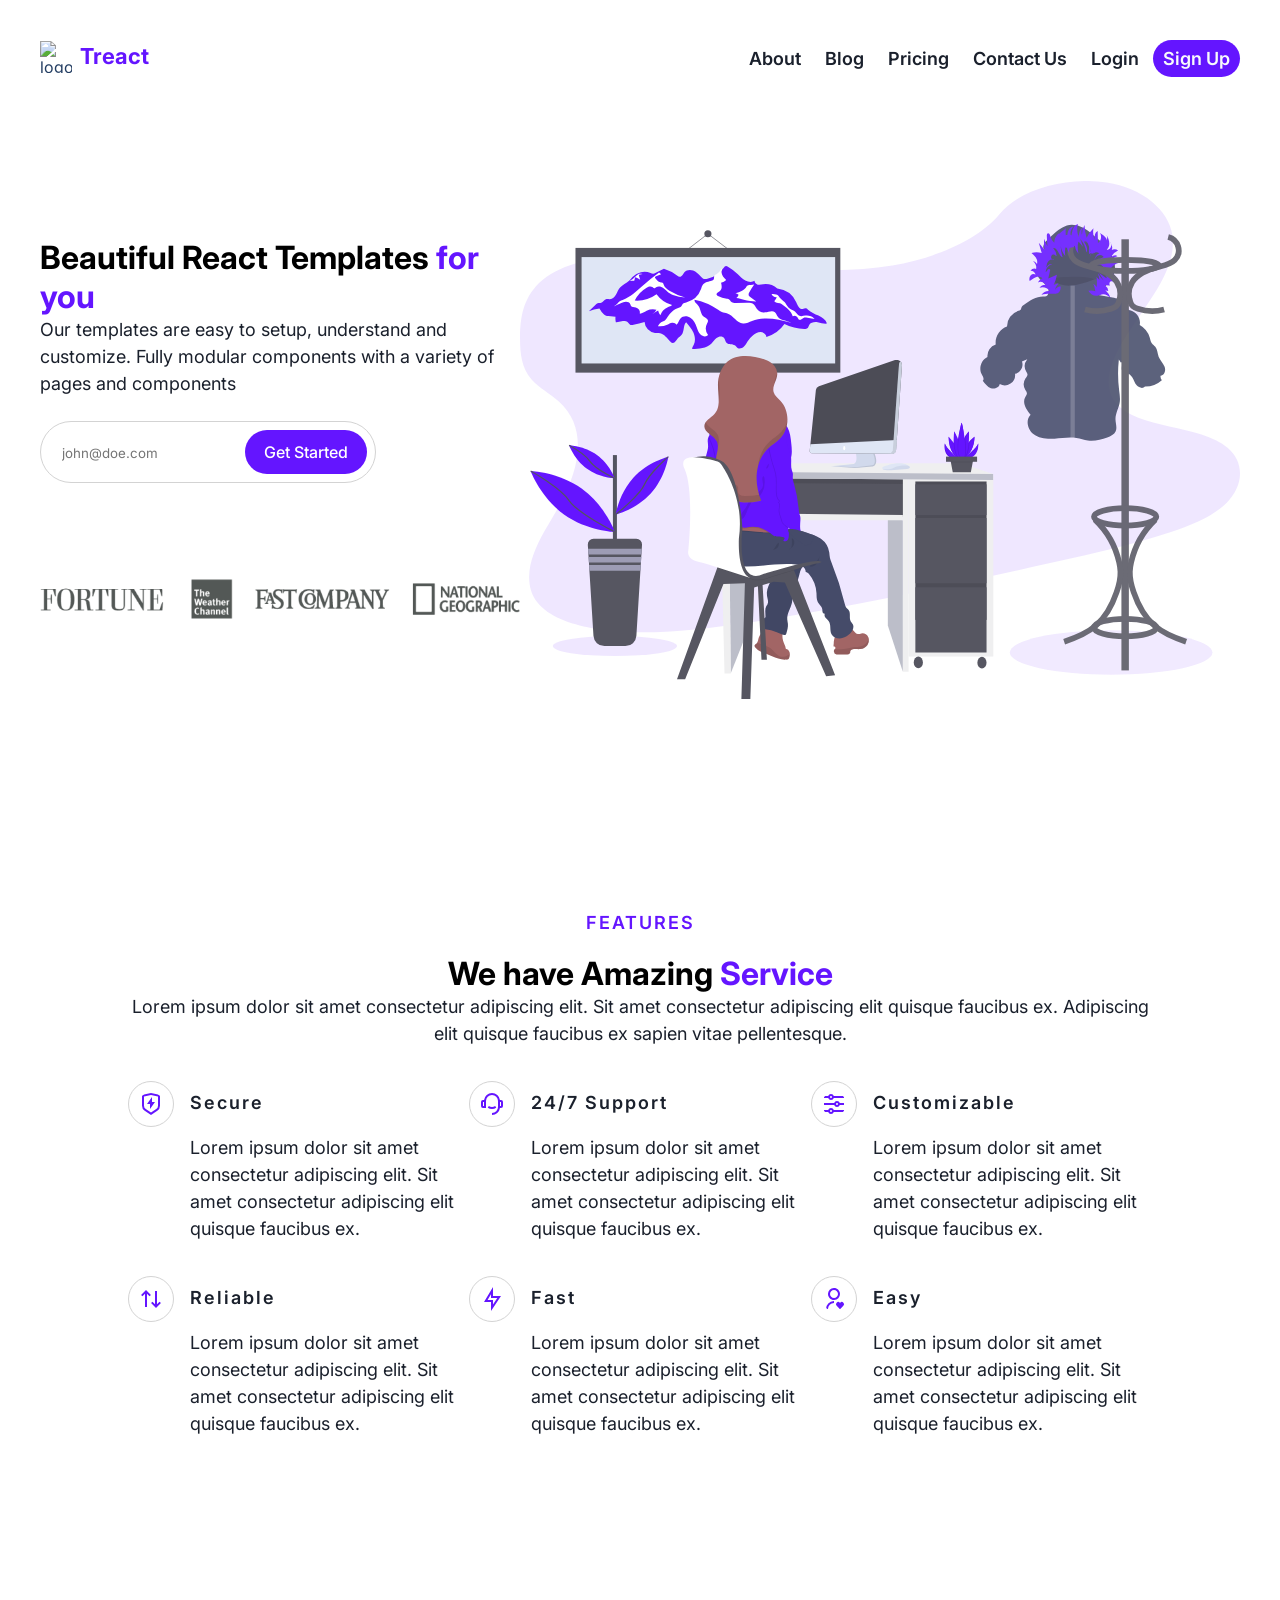
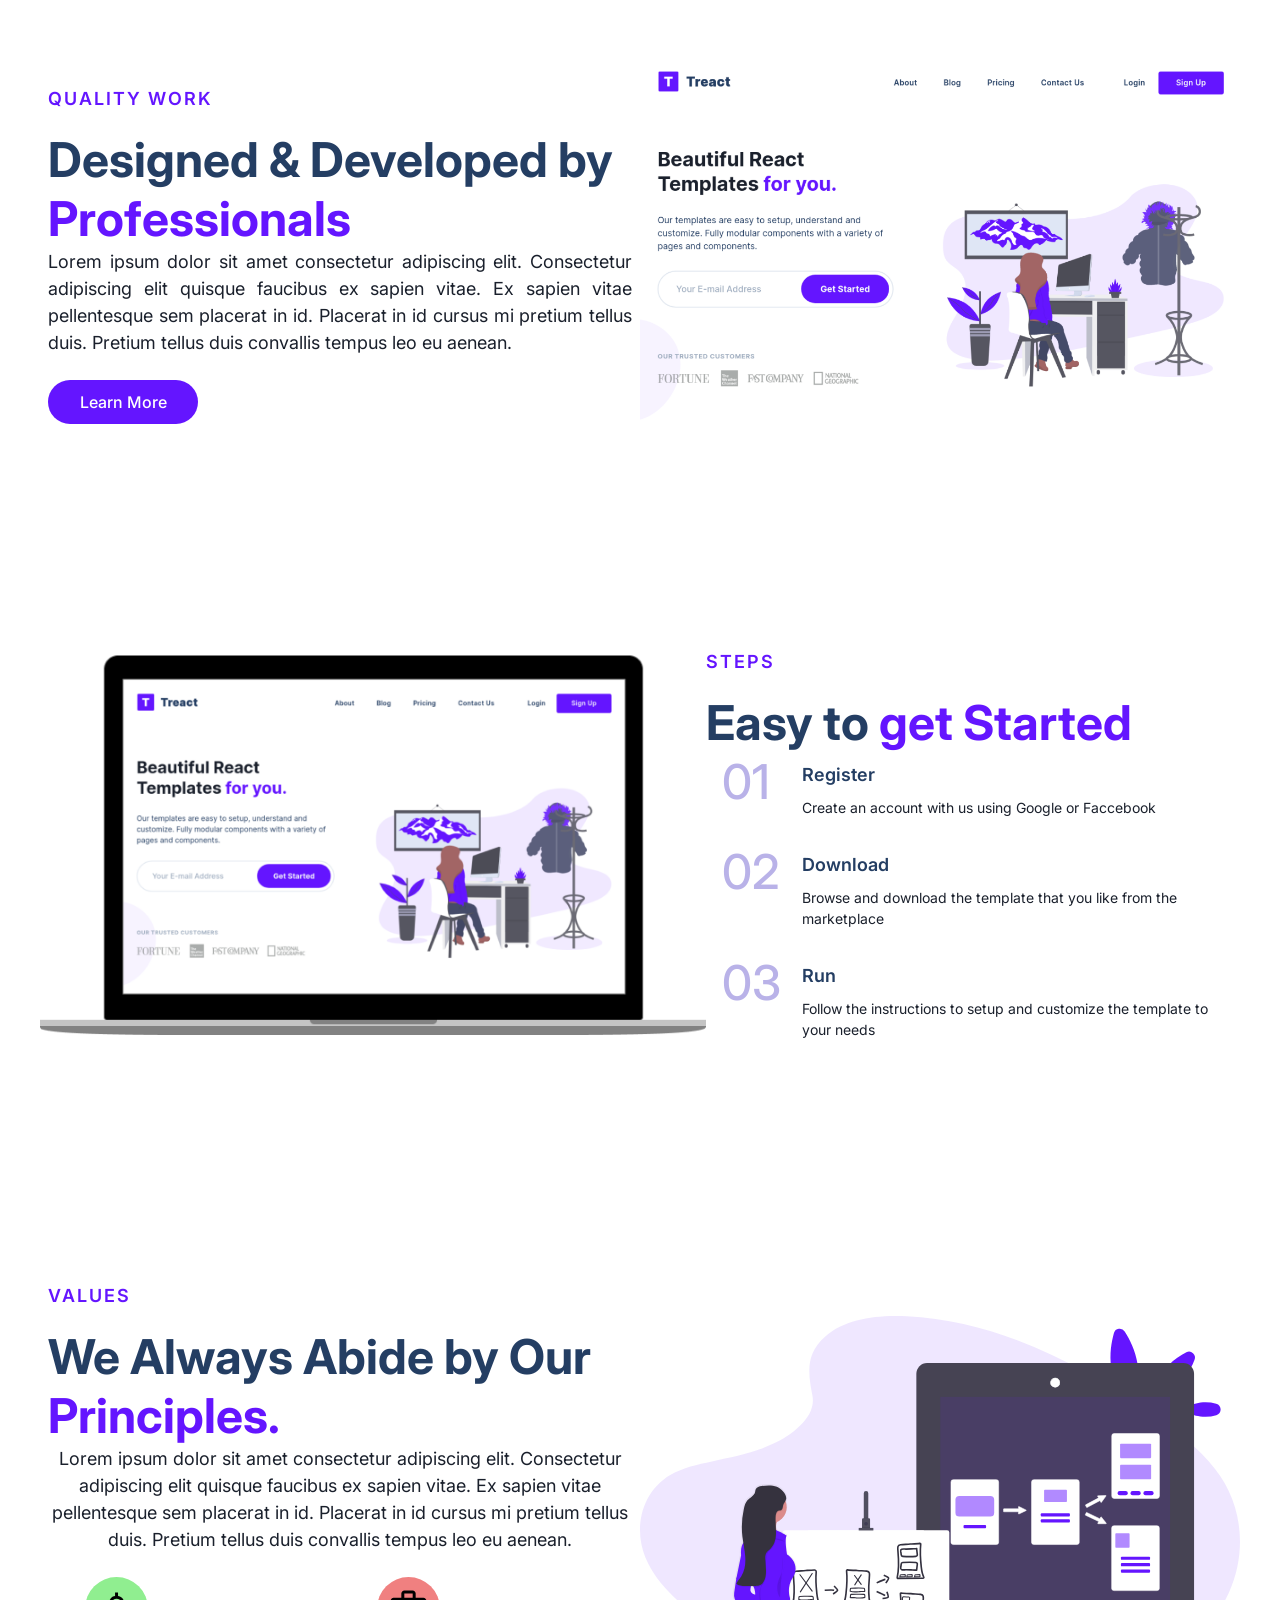
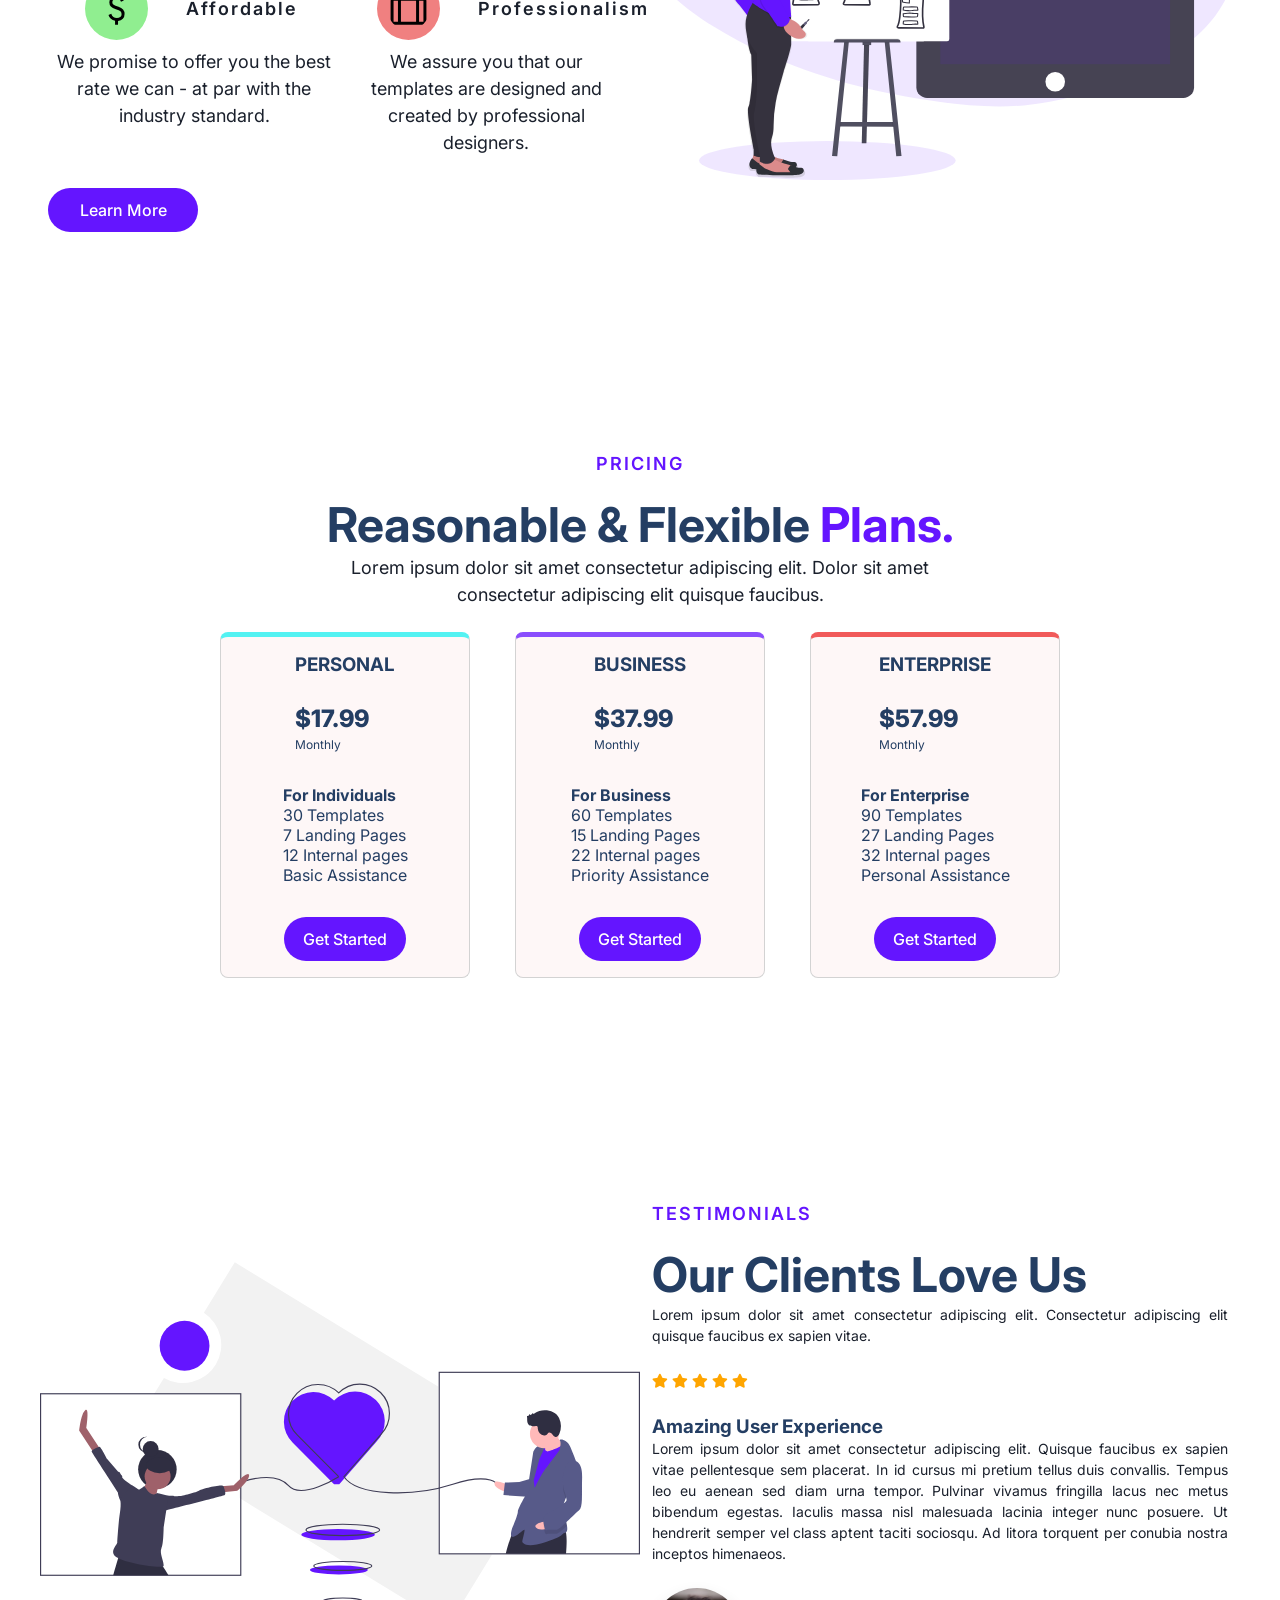
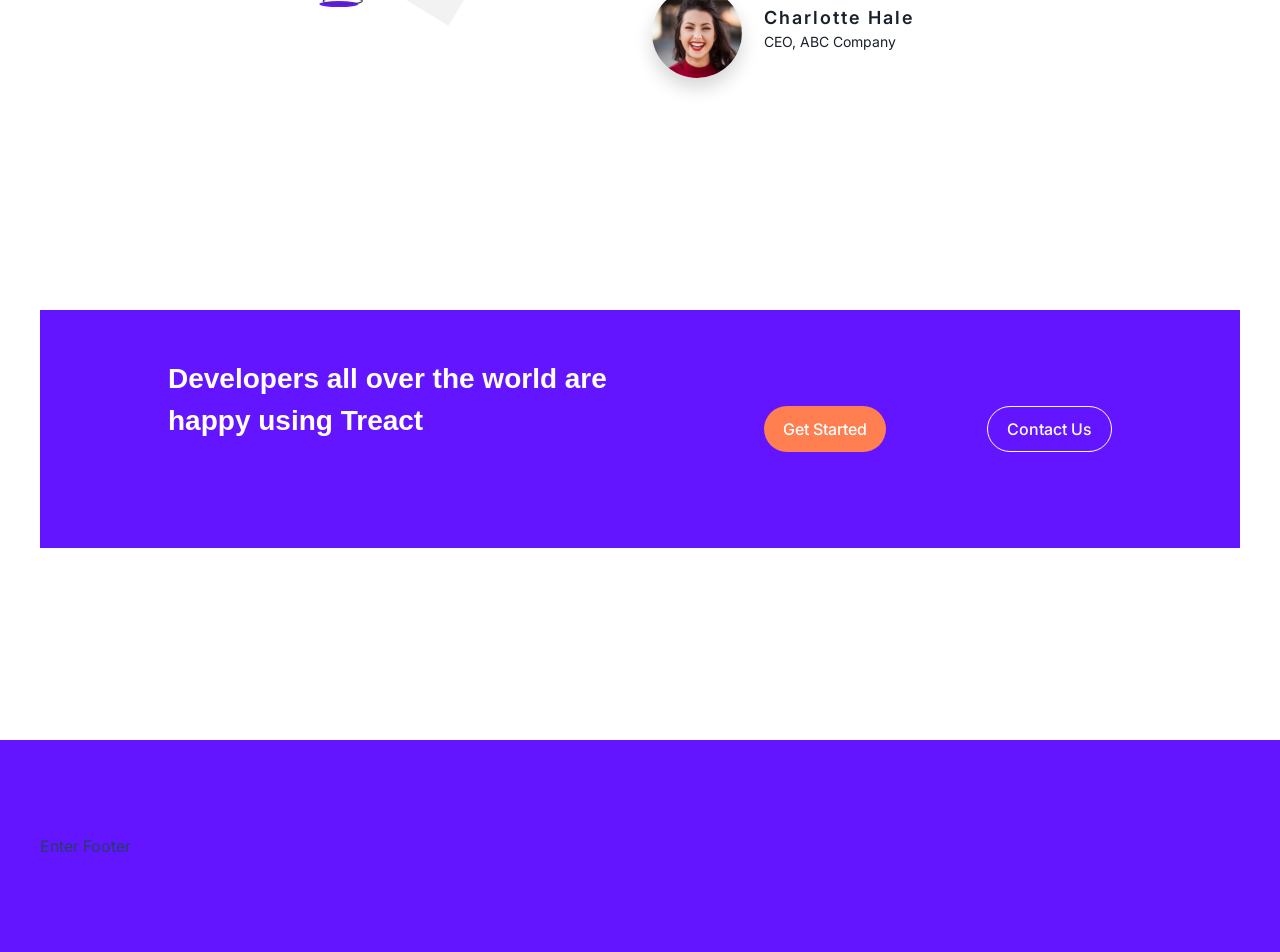
==== index.html @ 96501487 "Add files via upload" ====
<!DOCTYPE html>
<html lang="en">

<head>
    <meta charset="UTF-8">
    <meta http-equiv="X-UA-Compatible" content="IE=edge">
    <meta name="viewport" content="width=device-width, initial-scale=1.0">
    <link rel="icon" href="https://treact.owaiskhan.me/favicon.ico" type="image/x-icon">
    <title>Michael Parks portfolio 2 project</title>
    <link rel="stylesheet" href="css/style.css">
    <!-- Font Awesome Icon Library -->
    <link rel="stylesheet" href="https://cdnjs.cloudflare.com/ajax/libs/font-awesome/4.7.0/css/font-awesome.min.css">
    <link rel="stylesheet" href="https://pro.fontawesome.com/releases/v5.10.0/css/all.css"
          integrity="sha384-AYmEC3Yw5cVb3ZcuHtOA93w35dYTsvhLPVnYs9eStHfGJvOvKxVfELGroGkvsg+p" crossorigin="anonymous" />
    <link rel="preconnect" href="https://fonts.googleapis.com">
    <link rel="preconnect" href="https://fonts.gstatic.com" crossorigin>
    <link href="https://fonts.googleapis.com/css2?family=Anton&family=Google+Sans:ital,opsz,wght@0,17..18,400..700;1,17..18,400..700&family=Lato:ital,wght@0,100;0,300;0,400;0,700;0,900;1,100;1,300;1,400;1,700;1,900&display=swap" rel="stylesheet">
    <script src="script/script.js"></script>
</head>

<body>
    <section id="landing">
        <nav>
            <div class="row nav__row">
                <div class="nav__logo" onclick="location.reload()">
                    <img src="https://treact.owaiskhan.me/static/media/logo.2c489fc453a1783cbadacf914efa3df6.svg" alt="logo" id="logo">
                    <span class="nav__logo--text">Treact</span>
                </div>
                <div class="large__menu">
                    <a class="modal__link
          footer__social--link
          link__hover-effect
          link__hover-effect--white">About</a>
                    <a class="modal__link
          footer__social--link
          link__hover-effect
          link__hover-effect--white">Blog</a>
                    <a class="modal__link
          footer__social--link
          link__hover-effect
          link__hover-effect--white">Pricing</a>
                    <a class="modal__link
          footer__social--link
          link__hover-effect
          link__hover-effect--white">Contact Us</a>
                    <a class="modal__link
          footer__social--link
          link__hover-effect
          link__hover-effect--white">Login</a>
                    <a class="modal__link modal__link--primary">Sign Up</a>
                </div>
                <button class="btn__menu" onclick="openMenu()">
                    <svg xmlns="http://www.w3.org/2000/svg" width="24" height="24" viewBox="0 0 24 24" fill="none"
                         stroke="currentColor" stroke-width="2" stroke-linecap="round" stroke-linejoin="round"
                         class="btn__menu--svg">
                        <line x1="3" y1="12" x2="21" y2="12"></line>
                        <line x1="3" y1="6" x2="21" y2="6"></line>
                        <line x1="3" y1="18" x2="21" y2="18"></line>
                    </svg>
                </button>
            </div>
        </nav>
        <div class="modal">
            <button class="btn__menu btn__menu--close" onclick="closeMenu()">
                <svg xmlns="http://www.w3.org/2000/svg" width="24" height="24" viewBox="0 0 24 24" fill="none"
                     stroke="currentColor" stroke-width="2" stroke-linecap="round" stroke-linejoin="round"
                     class="light___StyledCloseIcon-lj69nl-14 fASujC">
                    <line x1="18" y1="6" x2="6" y2="18"></line>
                    <line x1="6" y1="6" x2="18" y2="18"></line>
                </svg>
            </button>
            <div class="modal__links">
                <a class="modal__link">About</a>
                <a class="modal__link">Blog</a>
                <a class="modal__link">Pricing</a>
                <a class="modal__link">Contact Us</a>
                <a class="modal__link">Login</a>
                <a class="modal__link modal__link--primary">Sign Up</a>
            </div>
        </div>
        <header>
            <div class="container">
                <div class="row">
                    <div class="header__content">
                        <h1>Beautiful React Templates <span class="purple">for you</span></h1>
                         <p>Our templates are easy to setup, understand and customize. Fully modular components with a variety of pages and components</p>
                         <form action="mailto:" method="post" class="header__form">
                            <input type="email" id="field__input" placeholder="john@doe.com" />
                            <input type="submit" value="Get Started" id="field__button" />
                        </form>
                        <img src="img/customers-logo-strip680ac7c2e8ae28161d2c.png" class="header__logo" />
                    </div>
                    <div id="header__img"><img src="img/design-illustration-2.6da6a00b20c07c4a9b65d1870679e1b8.svg" class="header__image" /></div>
                </div>
        </header>
    </section>
    <main>
        <section id="features">
            <div class="container">
                <div class="row__narrow">
                    <!--  Enter Features Section  -->
                    <h4><span class="purple">FEATURES</span></h4>
                    <h1>We have Amazing <span class="purple">Service</span></h1>
                    <p>Lorem ipsum dolor sit amet consectetur adipiscing elit. Sit amet consectetur adipiscing elit quisque faucibus ex. Adipiscing elit quisque faucibus ex sapien vitae pellentesque.</p>
                    <div class="row">
                        <div class="col-1-of-4">
                            <div class="features__feature">
                                <div class="features__icon">
                                    <img src="img/shield-icon.daefe14b320b14fbd9cbd18908ac93ec.svg" class="features__image" />
                                </div>
                                <div class="features__text">
                                    <h4>Secure</h4>
                                    <p>Lorem ipsum dolor sit amet consectetur adipiscing elit. Sit amet consectetur adipiscing elit quisque faucibus ex.</p>
                                </div>
                            </div>
                            <div class="features__feature">
                                <div class="features__icon">
                                    <img src="img/support-icon.f9253ffa8cb6ffde5bbaa05eb5136375.svg" class="features__image" />
                                </div>
                                <div class="features__text">
                                    <h4>24/7 Support</h4>
                                    <p>Lorem ipsum dolor sit amet consectetur adipiscing elit. Sit amet consectetur adipiscing elit quisque faucibus ex.</p>
                                </div>
                                    </div>
                                <div class="features__feature">
                                    <div class="features__icon">
                                        <img src="img/customize-icon.367468c90fd796009b97fbfba67b2c6a.svg" class="features__image" />
                                    </div>
                                    <div class="features__text">
                                        <h4>Customizable</h4>
                                        <p>Lorem ipsum dolor sit amet consectetur adipiscing elit. Sit amet consectetur adipiscing elit quisque faucibus ex.</p>
                                    </div>
                                </div>
                            </div>
                        <div class="col-1-of-4">
                            <div class="features__feature">
                                <div class="features__icon">
                                    <img src="img/reliable-icon.1367510a8f0a1bec76dc425d25f92f43.svg" class="features__image" />
                                </div>
                                <div class="features__text">
                                    <h4>Reliable</h4>
                                    <p>Lorem ipsum dolor sit amet consectetur adipiscing elit. Sit amet consectetur adipiscing elit quisque faucibus ex.</p>
                                </div>
                            </div>
                            <div class="features__feature">
                                <div class="features__icon">
                                    <img src="img/fast-icon.dbb971a73d4805d2fc3bcdacdb55beba.svg" class="features__image" />
                                </div>
                                <div class="features__text">
                                    <h4>Fast</h4>
                                    <p>Lorem ipsum dolor sit amet consectetur adipiscing elit. Sit amet consectetur adipiscing elit quisque faucibus ex.</p>
                                </div>
                            </div>
                            <div class="features__feature">
                                <div class="features__icon">
                                    <img src="img/simple-icon.673b7e1750b2a4ef32907fc164828d00.svg" class="features__image" />
                                </div>
                                <div class="features__text">
                                    <h4>Easy</h4>
                                    <p>Lorem ipsum dolor sit amet consectetur adipiscing elit. Sit amet consectetur adipiscing elit quisque faucibus ex.</p>
                                </div>

                            </div>
                        </div>
            </div>
        </section>
        <section id="quality">
            <div class="container">
                <div class="row">
                    <!-- Enter Quality Work Section -->
                    <div class="quality__content">
                        <h4><span class="purple">QUALITY WORK</span> </h4>
                        <h1>Designed & Developed by <span class="purple">Professionals</span></h1>
                        <p>Lorem ipsum dolor sit amet consectetur adipiscing elit. Consectetur adipiscing elit quisque faucibus ex sapien vitae. Ex sapien 
                        vitae pellentesque sem placerat in id. Placerat in id cursus mi pretium tellus duis. Pretium tellus duis convallis tempus leo eu 
                        aenean.</p>
                        <button class="quality__button">Learn More</button>
                    </div>
                    <div class="quality__image">
                        <img src="img/hero-screenshot-1.40a097b525c2f8c9808e.png" class="quality__img" />
                    </div>
            </div>
        </section>
        <section id="steps">
            <div class="container">
                <div class="row">
                    <!-- Enter Steps Section  -->
                    <div class="steps__image">
                        <img src="img\hero-screenshot-2.241aac1fbc66db29d873.png" />
                    </div>
                    <div class="steps__content">
                        <h4><span class="purple">STEPS</span></h4>
                        <h1>Easy to <span class="purple">get Started</span></h1>
                        <div class="steps__feature">
                            <div>
                                <span class="steps__number">01</span>
                            </div>
                            <div id="steps__text">
                                <h3>Register</h3>
                                <p>Create an account with us using Google or Faccebook</p>
                            </div>
                        </div>
                        <div class="steps__feature">
                            <div>
                                <span class="steps__number">02</span>
                            </div>
                            <div id="steps__text">
                                <h3>Download</h3>
                                <p>Browse and download the template that you like from the marketplace</p>
                            </div>
                        </div>
                        <div class="steps__feature">
                            <div>
                                <span class="steps__number">03</span>
                            </div>
                            <div id="steps__text">
                                <h3>Run</h3>
                                <p>Follow the instructions to setup and customize the template to your needs</p>
                            </div>

                        </div>

                    </div>
        </section>
        <section id="values">
            <div class="container">
                <div class="row">
                    <!-- Enter Values Section  -->
                    <div class="values__content">
                        <h4><span class="purple">VALUES</span></h4>
                        <h1>We Always Abide by Our <span class="purple">Principles.</span></h1>
                        <p>Lorem ipsum dolor sit amet consectetur adipiscing elit. Consectetur adipiscing elit quisque faucibus ex sapien vitae. Ex sapien
                         vitae pellentesque sem placerat in id. Placerat in id cursus mi pretium tellus duis. Pretium tellus
                          duis convallis tempus leo eu aenean.</p>
                        <div class="values__feature">
                            <div class="values__item">
                                <div id="values--icon">
                                    <img src="img/attach_money_42dp_000000_FILL0_wght400_GRAD0_opsz40.svg" class="values__icon" id="green" />
                                    <h4>Affordable</h4>
                                </div>
                                <div id="values--text">
                                    <p>We promise to offer you the best rate we can - at par with the industry standard.</p>
                                </div>
                            </div>
                            <div class="values__item">
                                <div id="values--icon">
                                    <img src="img/trip_42dp_000000_FILL0_wght400_GRAD0_opsz40.svg" class="values__icon" id="red" />
                                    <h4>Professionalism</h4>
                                </div>
                                <div id="values--text">
                                    <p>We assure you that our templates are designed and created by professional designers.</p>
                                </div>
                            </div>
                        </div>
                        <button class="values__button">Learn More</button>
                    </div>
                    <div class="values__image">
                        <img src="img/prototype-illustration.21bc4b3f612a2f257c3d361067582485.svg" class="values__img" />
                    </div>
                </div>
            </div>
        </section>
        <section id="pricing">
            <div class="container">
                <div class="row">
                    <!-- Enter Pricing Section  -->
                    <h4><span class="purple">PRICING</span></h4>
                    <h1>Reasonable & Flexible <span class="purple">Plans.</span></h1>
                    <p>Lorem ipsum dolor sit amet consectetur adipiscing elit. Dolor sit amet consectetur adipiscing elit quisque faucibus.</p>
                    <div class="pricing__cards">
                        <div class="pricing__card" id="per">
                            <div class="pricing__card--header">
                                <h3>PERSONAL</h3>
                                <h2>$17.99</h2>
                                <span class="pricing__card--sub">Monthly</span>
                            </div>
                            <div class="pricing__card--body">
                                <ul>
                                    <li><strong>For Individuals</strong></li>
                                    <li>30 Templates</li>
                                    <li>7 Landing Pages</li>
                                    <li>12 Internal pages</li>
                                    <li>Basic Assistance</li>
                                </ul>
                            </div>
                            <div class="pricing__card--footer">
                                <button class="pricing__button">Get Started</button>
                            </div>
                        </div>
                        <div class="pricing__card" id="bus">
                            <div class="pricing__card--header">
                                <h3>BUSINESS</h3>
                                <h2>$37.99</h2>
                                <span class="pricing__card--sub">Monthly</span>
                            </div>
                            <div class="pricing__card--body">
                                <ul>
                                    <li><strong>For Business</strong></li>
                                    <li>60 Templates</li>
                                    <li>15 Landing Pages</li>
                                    <li>22 Internal pages</li>
                                    <li>Priority Assistance</li>
                                </ul>
                            </div>
                            <div class="pricing__card--footer">
                                <button class="pricing__button">Get Started</button>
                            </div>
                        </div>
                        <div class="pricing__card" id="ent">
                            <div class="pricing__card--header">
                                <h3>ENTERPRISE</h3>
                                <h2>$57.99</h2>
                                <span class="pricing__card--sub">Monthly</span>
                            </div>
                            <div class="pricing__card--body">
                                <ul>
                                    <li><strong>For Enterprise</strong></li>
                                    <li>90 Templates</li>
                                    <li>27 Landing Pages</li>
                                    <li>32 Internal pages</li>
                                    <li>Personal Assistance</li>
                                </ul>
                            </div>
                            <div class="pricing__card--footer">
                                <button class="pricing__button">Get Started</button>
                            </div>
                        </div>
                    </div>
                </div>
            </div>
        </section>
        <section id="testimonials">
            <div class="container">
                <div class="row">
                    <!--  Enter Testimonials Section<  -->
                    <div class="testimonials__image">
                        <img src="img/love-illustration.c759090fa833369ad6ffb6eb19cacb3e.svg" />
                    </div>
                    <div class="testimonials__content">
                        <h4><span class="purple">TESTIMONIALS</span></h4>

                        <h1>Our Clients Love Us</h1>
                        <p>Lorem ipsum dolor sit amet consectetur adipiscing elit. Consectetur adipiscing elit quisque faucibus ex sapien vitae.</p>
                        <p>
                            <span class="fa fa-star checked"></span>
                            <span class="fa fa-star checked"></span>
                            <span class="fa fa-star checked"></span>
                            <span class="fa fa-star checked"></span>
                            <span class="fa fa-star checked"></span>
                        </p>
                            <h3>Amazing User Experience</h3>
                        <p>
                            Lorem ipsum dolor sit amet consectetur adipiscing elit. Quisque faucibus ex sapien vitae pellentesque sem placerat. In id cursus
                            mi pretium tellus duis convallis. Tempus leo eu aenean sed diam urna tempor. Pulvinar vivamus fringilla lacus nec metus bibendum
                            egestas. Iaculis massa nisl malesuada lacinia integer nunc posuere. Ut hendrerit semper vel class aptent taciti sociosqu. Ad litora
                            torquent per conubia nostra inceptos himenaeos.
                        </p>
                        <div id="testimonials__author">
                            <div class="testimonials__author">
                                <img src="img/photo-1494790108377-be9c29b29330.avif" />
                            </div>
                            <div class="testimonials__author--name">
                                <h4>Charlotte Hale</h4>
                                <p>CEO, ABC Company</p>
                            </div>
                        </div>
                    </div>
            </div>
        </section>
        <section id="start">
            <div class="container">
                <div class="row">
                    <!--  Enter "Start"/Call to action section  -->
                    <div class="start__content">
                        <div id="start__text"><h2>Developers all over the world are happy using Treact</h2></div>
                        <div id="start__buttons">
                            <button class="start__button" id="start__button--start">Get Started</button>
                            <button class="start__button" id="start__button--contact">Contact Us</button>
                        </div>
                    </div>
                </div>
            </div>
        </section>
    </main>
    <footer>
        <div class="row footer__row">
            <!--  -->Enter Footer<!--  -->
        </div>
    </footer>
</body>

</html>
---- css/style.css ----
@import url('https://fonts.googleapis.com/css2?family=Inter:wght@100;200;300;400;500;600;700;800;900&display=swap');

* {
    margin: 0;
    padding: 0;
    box-sizing: border-box;
    font-family: 'Inter', system-ui;
    color: #243e63;
}

body {
    max-width: 100vw;
    overflow-x: hidden;
}
p {
    font-size: 18px;
    line-height: 1.5;
    color: #1a202c;
    padding-top: 1em;
    margin-bottom: 24px;
    max-width: 100%;
    text-align: center;
}

.row {
    width: 100%;
    max-width: 1280px;
    margin: 0 auto;
}

.row__narrow {
    width: 100%;
    max-width: 1024px;
    margin: 0 auto;
}

.container {
    padding: 96px 0;
}

.purple {
    color: #6415ff; 
}

section {
    padding: 0 32px;
}

main {
    margin-bottom: 96px;
}

h1 h2 h3 h4 h5 h6 {
    font-weight: 800;
    line-height: 1.5;
    font-family: 'lato', serif;
}
h1 {
    font-size: 2em;
    color: black;
}
h3 {
    //color: purple;
    padding-bottom: 1.5em;
}
h2 {
    font-size: 1.5em;
    font-weight: 800;
    color: #243e63;
    padding-bottom: 1.5em;
}
h4 {
    //color: #243e63;
    padding-top: 1em;
    font: 'Manrope';
    font-size: 18px;
    font-weight: 600;
    letter-spacing: 2px;
    line-height: 1.5;
    color: #1a202c;
    padding-bottom: 1em;
}


/* special text format */
#quality h1, #steps h1,
.values__content h1,
#pricing h1,
#testimonials h1{
    color: #243e63;
    font-size: 48px;
}


/* large graphics size limits */
.quality__image img, .values__image img,
.steps__image img, .header__image img,
.testimonials__image img {
    width: 100%;
    height: auto;
    border-radius: 8px;
}

/* Button styleing */
#field__button,
.quality__button,
.values__button,
.pricing__button,
.start__button {
    background: #6415ff;
    color: white;
    border: 1px solid #6415ff;
    padding: 12px 19px;
    align-items: right;
    border-radius: 50px;
    border: none;
    max-width: 150px;
    font-weight:500;
    font-size: 16px;
    cursor: pointer;
}

    #field__button:hover,
    .quality__button:hover,
    .values__button:hover,
    .pricing__button:hover,
    .start__button:hover,
    #start__button--start:hover {
        background: #243e63;
        color: white;
        transition: all 300ms ease;
    }

/* 

NAVBAR ↓

*/


nav {
    display: flex;
    padding-top: 32px;
}

.nav__row {
    display: flex;
    justify-content: space-between;
    align-items: center;
}

.nav__logo {
    display: flex;
    align-items: center;
    margin: 8px 0;
    padding-bottom: 4px;
}
.nav__logo:hover {
    cursor: pointer;
}
.nav__logo--text {
    font-size: 22px;
    font-weight: 700;
    line-height: 1.5;
    color: #6415ff;
}


#logo {
    width: 32px;
    height: 32px;
    margin-right: 8px;
}


.btn__menu {
    display: none;
    background: transparent;
    border: none;
    transition: all 300ms ease;
}

.btn__menu--svg:hover {
    filter: invert(26%) sepia(94%) saturate(7476%) hue-rotate(261deg) brightness(94%) contrast(115%);
}

.modal {
    position: fixed;
    top: 0;
    left: 0;
    right: 0;
    height: 378px;
    margin: 24px 16px;
    padding: 32px;
    background-color: #fff;
    border: 1px solid rgb(229, 231, 235);
    border-radius: 8px;
    z-index: 4;
    visibility: hidden;
    opacity: 0;
    transform: translateX(300%);
    transition: all 300ms ease;
}

.modal__links {
    width: 100%;
    height: 100%;
    display: flex;
    flex-direction: column;
    align-items: center;
}

.modal__link {
    color: #1a202c;
    font-size: 18px;
    font-weight: 600;
    line-height: 1.5;
    margin: 8px 0;
    padding-bottom: 4px;
    border-bottom: 2px solid transparent;
}

.modal__link--primary {
    color: #f7fafc;
    padding: 6px 12px;
    background: #6415ff;
    border-radius: 500px;
    border: none;
}

.menu--open .modal {
    visibility: visible;
    opacity: 1;
    transform: translateX(0);
}

.btn__menu--close {
    position: fixed;
    top: 24px;
    right: 18px;
}

.large__menu .modal__link {
    padding: 8px 10px;
    cursor: pointer;
}

.large__menu .modal__link:hover {
    border-bottom: 2px solid #6415ff;
    transition: opacity 300ms ease;
}

.large__menu .modal__link--primary:hover {
    background: #243e63;
    color: #f7fafc;
    border-radius: 500px;
    border: none;
    transition: all 300ms ease;
}
.link__hover-effect:after {
    content: "";
    position: absolute;
    height: 3px;
    width: 0;
    bottom: -3px;
    right: 0;
    transition: all 300ms ease;
}

.link__hover-effect--white:after {
    background-color: #fff;
}

.link__hover-effect--black:after {
    background-color: #000;
}

.link__hover-effect:hover:after {
    width: 100%;
    left: 0;
}


/* 

HEADER / ABOUT US ↓

*/
header .row {
    display: flex;
    align-items: center;
    justify-content: space-between;
}
.header__content {
    max-width: 40%;
    padding-bottom: 5em;
}
.header__content p {
    text-align: left;
}
.header__image {
    display: flex;  
    max-width: 100%;
}
.header__logo {
    display: flex;
    align-items: center;
    margin-top: 20%;
    max-width: 100%;
}

/* Email form css*/
.header__form {
    max-width: 100%;
    height: 2emx;
    background: none;
    border: 1px solid lightgrey;
    padding: 8px 2px;
    border-radius: 50px;
    max-width: 70%;
}
#field__input {
    width: 60%;
    background: none;
    border:none;
    padding: 8px 19px;
}
#field__input:focus {
    outline: none;
}

/*end*/

/* 

FEATURES ↓

*/
.row {
    width: 100%;
    max-width: 1200px;
    margin: 0 auto;
}


#features {
    position: relative;
    //border: 1px solid lightgrey;
}

#features .row__narrow {
    display: flex;
    flex-direction: column;
    align-items: center;
  //  border: 1px solid lightgrey;
}
.col-1-of-4 {
    display: flex;
    flex-direction: row;
    justify-content: space-between;
    //border: 1px solid lightgrey;
}
.features__feature {
    display: flex;
    align-items: center;
    //border: 1px solid lightgrey;
    width: calc(100%/3);
}
.features__icon {
    margin: 0;
    padding-top: 10px;
    //border: 1px solid #6415ff;
    height: 100%;    
}

.features__text {
    margin: 0;
    padding-right: 10px;
    max-width: 100%;
   // border: 1px solid #6415ff;
    height: 100%;
}
.features__text p {
    text-align: left;
}
 .features__image {
    //float: left;
     margin-right: 16px;
     padding: 10px;
     border: 1px solid lightgrey;
     border-radius: 50%;
 }

 /* 
QUALITY WORK ↓
*/
 #quality .row {
     display: flex;
     justify-content: space-between;
     align-items: center;
 }
.quality__content {
    max-width: 50%;
    display: flex;
    flex-direction: column;
    padding: 8px;
    height: 100%;
    //border: 1px solid lightgrey;
}
.quality__content p {
    text-align: justify;
}
 .quality__image {
     display: flex;   
     max-width: 50%;
     height: auto;
 }   
 


/* 

STEPS ↓

*/


#steps .row {
    display: flex;
    justify-content: space-between;
    align-items: center;
}

.steps__content {
    display: flex;
    flex-direction: column;
}
.steps__content h3 {
    color: #243e63;
}
.steps__number {
    color: #b9b2e8;
    font: 'Work Sans';
    font-size: 48px;
    font-weight: 500;
    width: 1em;
}
.steps__feature {
    display: flex;
    flex-direction: row;
    justify-content: flex-start;
}
.steps__feature div {
    display: flex;  
    flex-direction: row;
    justify-content: space-between;
    padding: 0 1em;
    //border: 1px solid lightgrey;
}
.steps__feature h3 {
    font-size: 18px;
    font-weight: 600;
    line-height: 2.5;
    padding: 0;
    //border: 1px solid lightgrey;
}
.steps__feature p {
    text-align:left;
    padding: 0;
    font-size: 14px;
    vertical-align: top;
}
#steps__text {
    display: flex;
    flex-direction: column;
}


/*
VALUES ↓

*/

#values .row {
    display: flex;
    justify-content: space-between;
    align-items: center;
}

.values__content {
    max-width: 50%;
    display: flex;
    flex-direction: column;
    padding: 8px;
    height: 100%;
    //border: 1px solid #6415ff;
}
.values__feature {
    display: flex;
    flex-direction: row;
}
#values--icon {
    display: flex;
    flex-direction: row;
    justify-content: space-evenly;
    width: 100%;
   // border: 1px solid #6415ff;
}
#values--text {
    padding: 8px;
}

.values__item {
    display: flex;
    flex-direction: column;
    flex-wrap: wrap;
    align-items: center;
    width: 50%;
   // border: 1px solid #6415ff;
} 

.values__item h4 {
    font-size: 18px;
    font-weight: 600;
    line-height: 1.5;
    color: #1a202c;
    width: 40%;
    padding-right: 1em;
}

    .values__icon {
        //display: flex;
        margin: 0;
        padding: 10px;
        border-radius: 50px;
        //border: 1px solid #6415ff;
        height: 100%
    }

        .values__icon img {
            height: 16px;
            width: 16px;
        }

    #green {
        background: lightgreen;
    }

    #red {
        background: lightcoral;
    }


    .values__image {
        display: flex;
        max-width: 50%;
        height: auto;
    }
    /*

PRICING ↓

*/


#pricing .row {
    display: flex;
    flex-direction: column;
    align-items: center;
   // border: 1px solid #6415ff;
}

#pricing p {
    text-align: center;
    font-size: 18px;
    max-width: 50%;
   // border: 1px solid #6415ff;
}
.pricing__cards {
    display: flex;
    flex-direction: row;
    justify-content: space-between;
    padding: 0;
    width: 70%;
   // border: 1px solid #6415ff;
}
.pricing__card--header {
    padding: 0;
}

    .pricing__card--header h2 {
        border: 0;
        padding: 0;
       // text-align: center;
       // border: 1px solid lightgrey;
    }


.pricing__card--sub {
    width: 5px%;
    padding: 2;
    border: 0;
    text-align: center;
    font-size: 12px;
    //border: 1px solid lightgrey;
    padding-bottom: 16px;
}
.pricing__card--body ul {
    padding-top: 2em;
    padding-bottom:2em;
}

    .pricing__card--body li {
        list-style: none;
        margin: 0;
    }

    .pricing__card {
        display: flex;
        flex-direction: column;
        align-items: center;
        width: calc(100%/3);
        padding: 16px;
        border: 1px solid lightgrey;
        border-radius: 8px;
        background-color: #fef7f7;
        width: 250px;
    }

    #per {
        border-top: 5px solid #53f2f2;
    }

        #per:hover {
            background-color: #53f2f2;
            color: white;
            //opacity: 0.5;
            transition: all 300ms ease;
        }

    #bus {
        border-top: 5px solid #6415ffbe;
    }

        #bus:hover {
            background-color: #6415ffbe;
            color: white;
            //opacity: 0.5;
            transition: all 300ms ease;
        }

    #ent {
        border-top: 5px solid #ed2a2ac2;
    }

        #ent:hover {
            background-color: #ed2a2ac2;
            color: white;
            //opacity: 0.5;
            transition: all 300ms ease;
        }
    /* 

TESTIMONIALS ↓

*/


    #testimonials .row {
        display: flex;
    }
.testimonials__image {
    display: flex;
    max-width: 50%;
    height: auto;
}   
    .testimonials__content {
        display: flex;
        flex-direction: column;
        max-width: 50%;
        display: flex;
        height: auto;
        padding: 12px;
    }
    .testimonials__content h3 {
        padding: 0;
    }
    .testimonials__content p {
        font-size: 14px;
        padding: 1;
        text-align: justify;
    }
.checked {
    color: orange;
}
.testimonials__author {
    width: 90px;
    height: 90px;
    border-radius: 50%;
    overflow: hidden;
    box-shadow: 0 10px 18px rgba(0, 0, 0, 0.16);
    margin-bottom: 28px;
    animation: animate-profile-picture 800ms 200ms backwards;
    float: left;
}
    .testimonials__author img {
        width: 100%;
        /* Improving my own picture */
        transform: scale(1.2);
        padding-top: 8px;
    }
.testimonials__author--name {
    padding: 0;
    padding-top: 1em;
    padding-left: 7em;
    //border: 1px solid lightgrey;
}
.testimonials__author--name h4, p {
    padding: 0;
}

/* 

START / CALL TO ACTION ↓

*/
#start .row {
    display: flex;
    position: relative;
    overflow: hidden;
}
.start__content {
    width: 100%;
    display: flex;
    flex-direction: row;
    background-color: rgb(100, 21, 255);
    padding: 3em;
}
#start__text h2 {
    font-size: 28px;
    font-family:'Trebuchet MS', 'Lucida Sans Unicode', 'Lucida Grande', 'Lucida Sans', Arial, sans-serif;
    color: white;
    font-weight: 700;
    line-height: 1.5;
    width:100%;
    //padding-right: 2em; 
}
#start__text {
    padding: 0;
    width: 60%;
    padding-left: 5em;
}
.start__content div {
    display: flex;
    width: 50%;
    height: auto;
    padding: 2em;
}
#start__buttons {
    display: flex;
    justify-content: space-between;
    padding: 3em 5em;
    //border: 1px solid white;
}
#start__button--start {
    background-color: coral;
}
#start__button--contact {
    border: 1px solid white;
}
    /* 

FOOTER ↓
        *
*/


    footer {
        padding: 96px 32px;
        background-color: rgb(100, 21, 255);
        margin-bottom: -32px;
        position: relative;
        overflow: hidden;
    }
    /* 

MOBILE RESPONSIVENESS ↓

*/


    @media(max-width: 1280px) {
        header .row {
            align-items: flex-end;
        }

        .large__menu {
            display: visible;
            flex: inherit;
            flex-direction: row;
            justify-content: space-between;
        }

        .modal__link {
            text-decoration: none;
            position: relative;
            transition: opacity 300ms ease;
            padding: 0 10px;
        }
    }

    @media (max-width: 1024px) {

        .btn__menu {
            display: block;
        }

        .large__menu {
            display: hidden;
            visibility: hidden;
        }

        header .row {
            flex-direction: column;
            align-items: center;
        }

        footer {
            padding: 80px 32px;
        }
    }

    @media(max-width: 768px) {
        #quality .row,
        #values .row {
            flex-direction: column-reverse;
        }

        #steps .row,
        #testimonials .row,
        .col-1-of-4,
        #quality .row,
        .values__feature,
        .pricing__cards {
            flex-direction: column;
            align-items: center;
            justify-items: flex-end;
        }

        .values__content {
            align-items: flex-start;
            max-width: 100%;
            padding: 0;
        }

        .large__menu {
            display: hidden;
            visibility: hidden;
        }

        #pricing .row {
            margin-top: 40px;
        }

        .col-1-of-4 {
            padding-left: 0;
            max-width: 100%;
            //border: 1px solid #6415ff;
        }

        .features__feature {
            flex-direction: column;
            align-items: center;
            //border: 1px solid #6415ff;
            width: 100%;
            padding: 1em;
        }

        .features__text {
            padding-right: 0;
            text-align: center;
        }

        #quality .container {
            padding: 0;
        }

        .quality__content, .quality__image,
        .header__content, .header__image, .header__img,
        .values__image, .testimonials__content, .testimonials__image {
            max-width: 100%;
        }

        @media(max-width: 640px) {
            .row {
                flex-direction: column;
            }

            .container {
                padding: 20px 0
            }

            .nav__logo {
                margin: 8px 0;
                padding-bottom: 4px;
                width: 20%;
            }

            .large__menu {
                display: hidden;
                visibility: hidden;
            }

            main {
                margin-bottom: 80px;
            }
        }
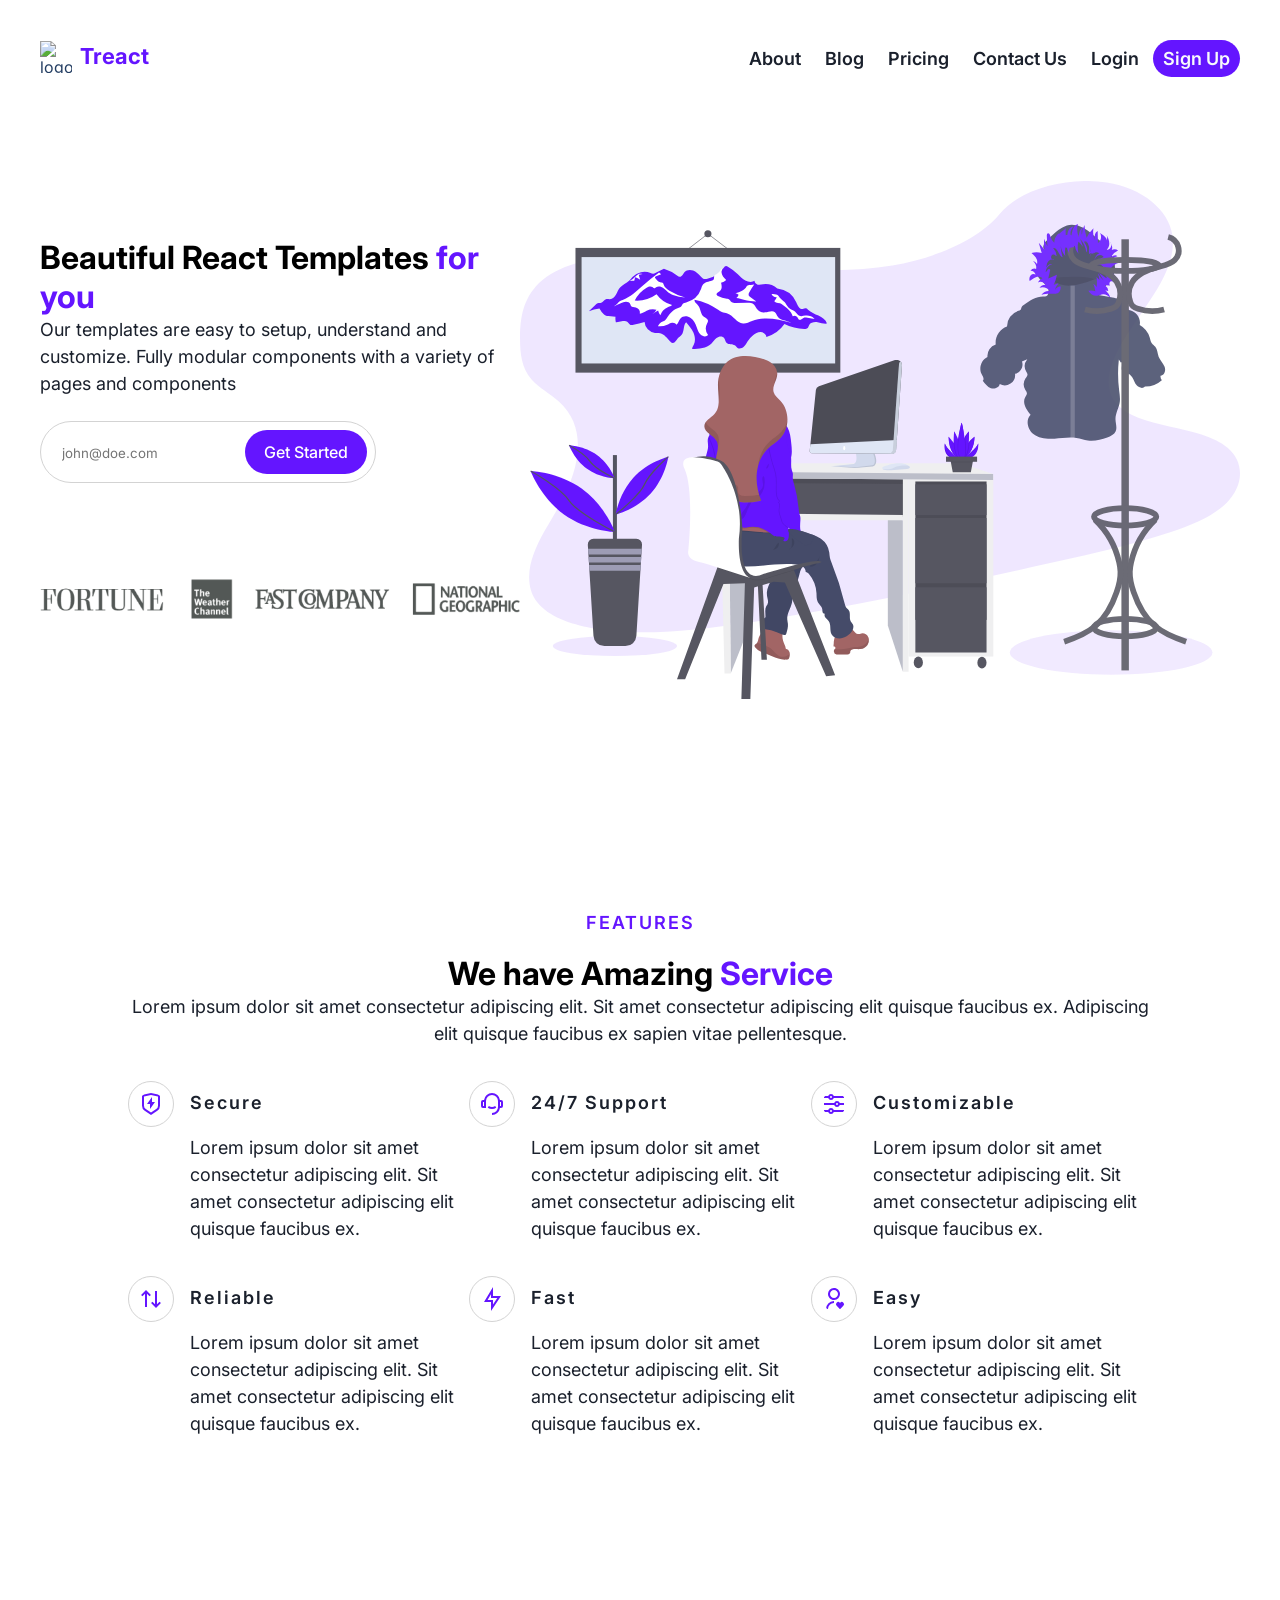
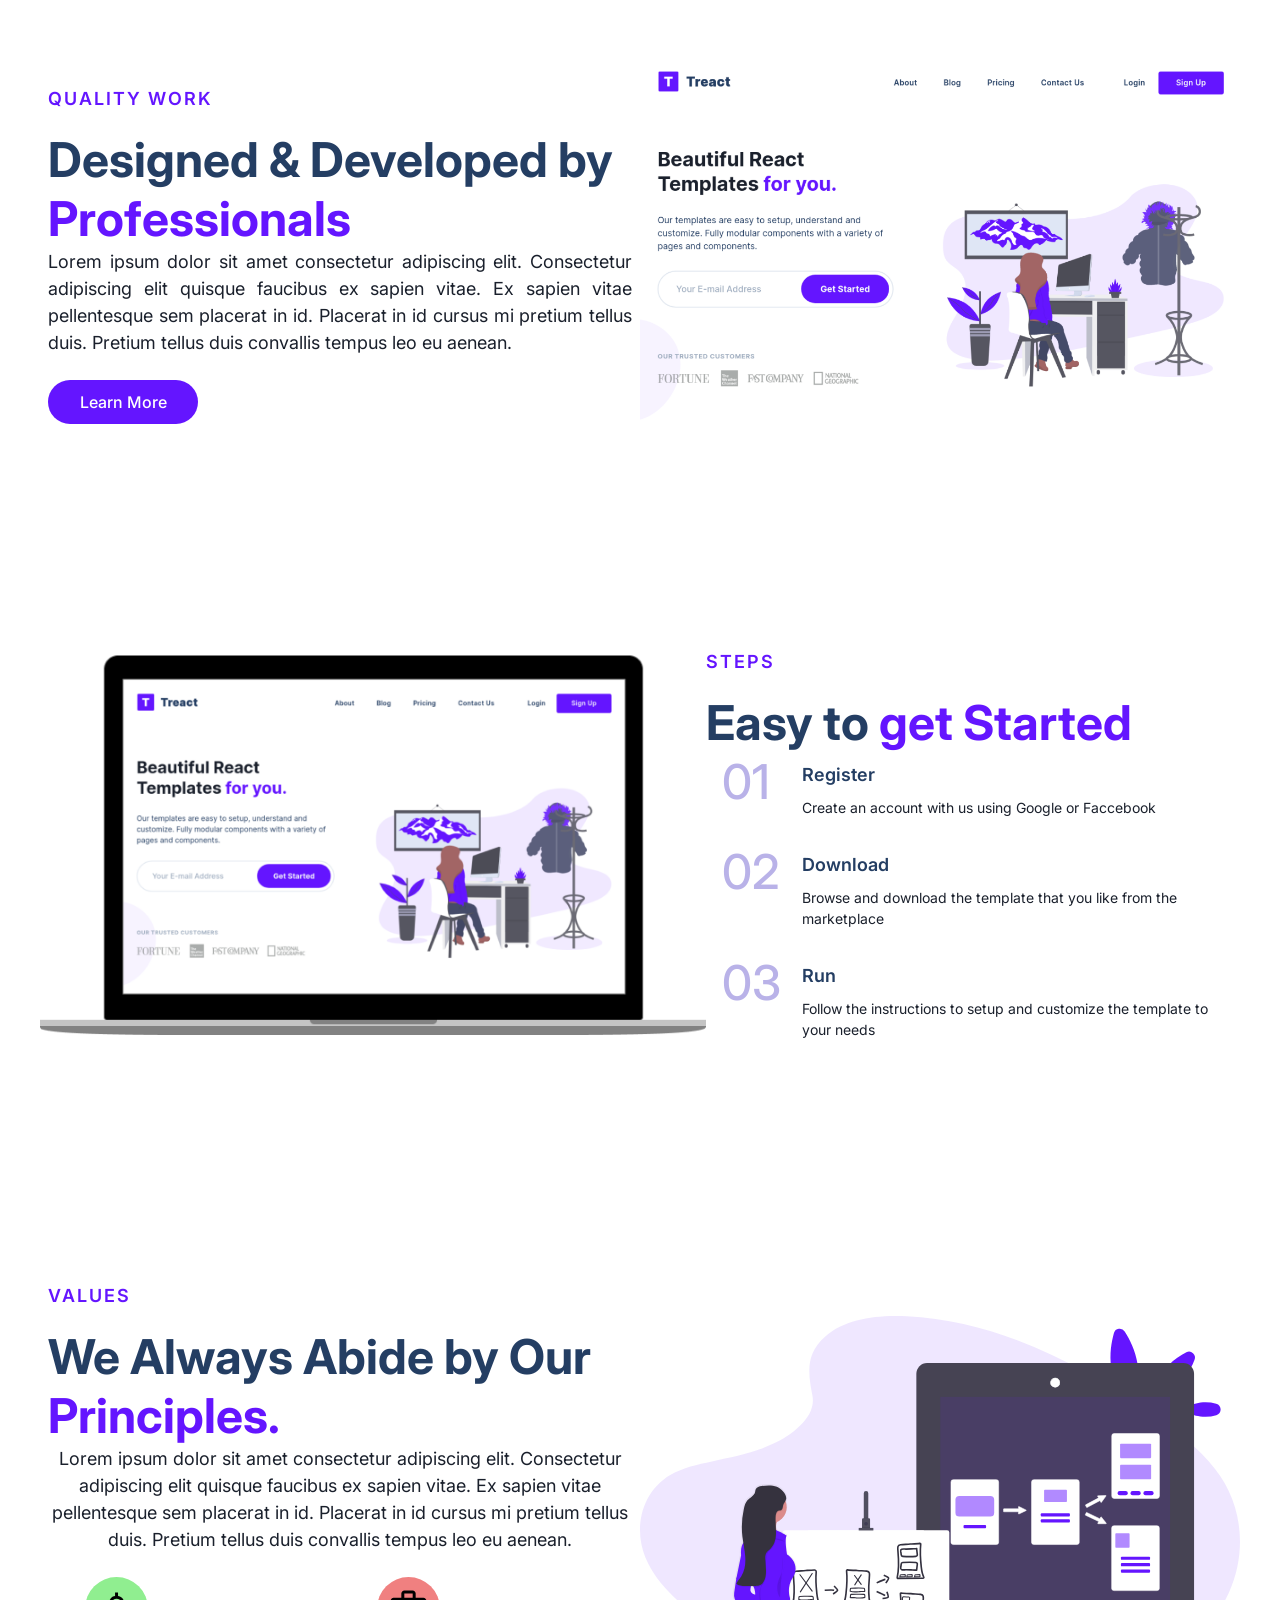
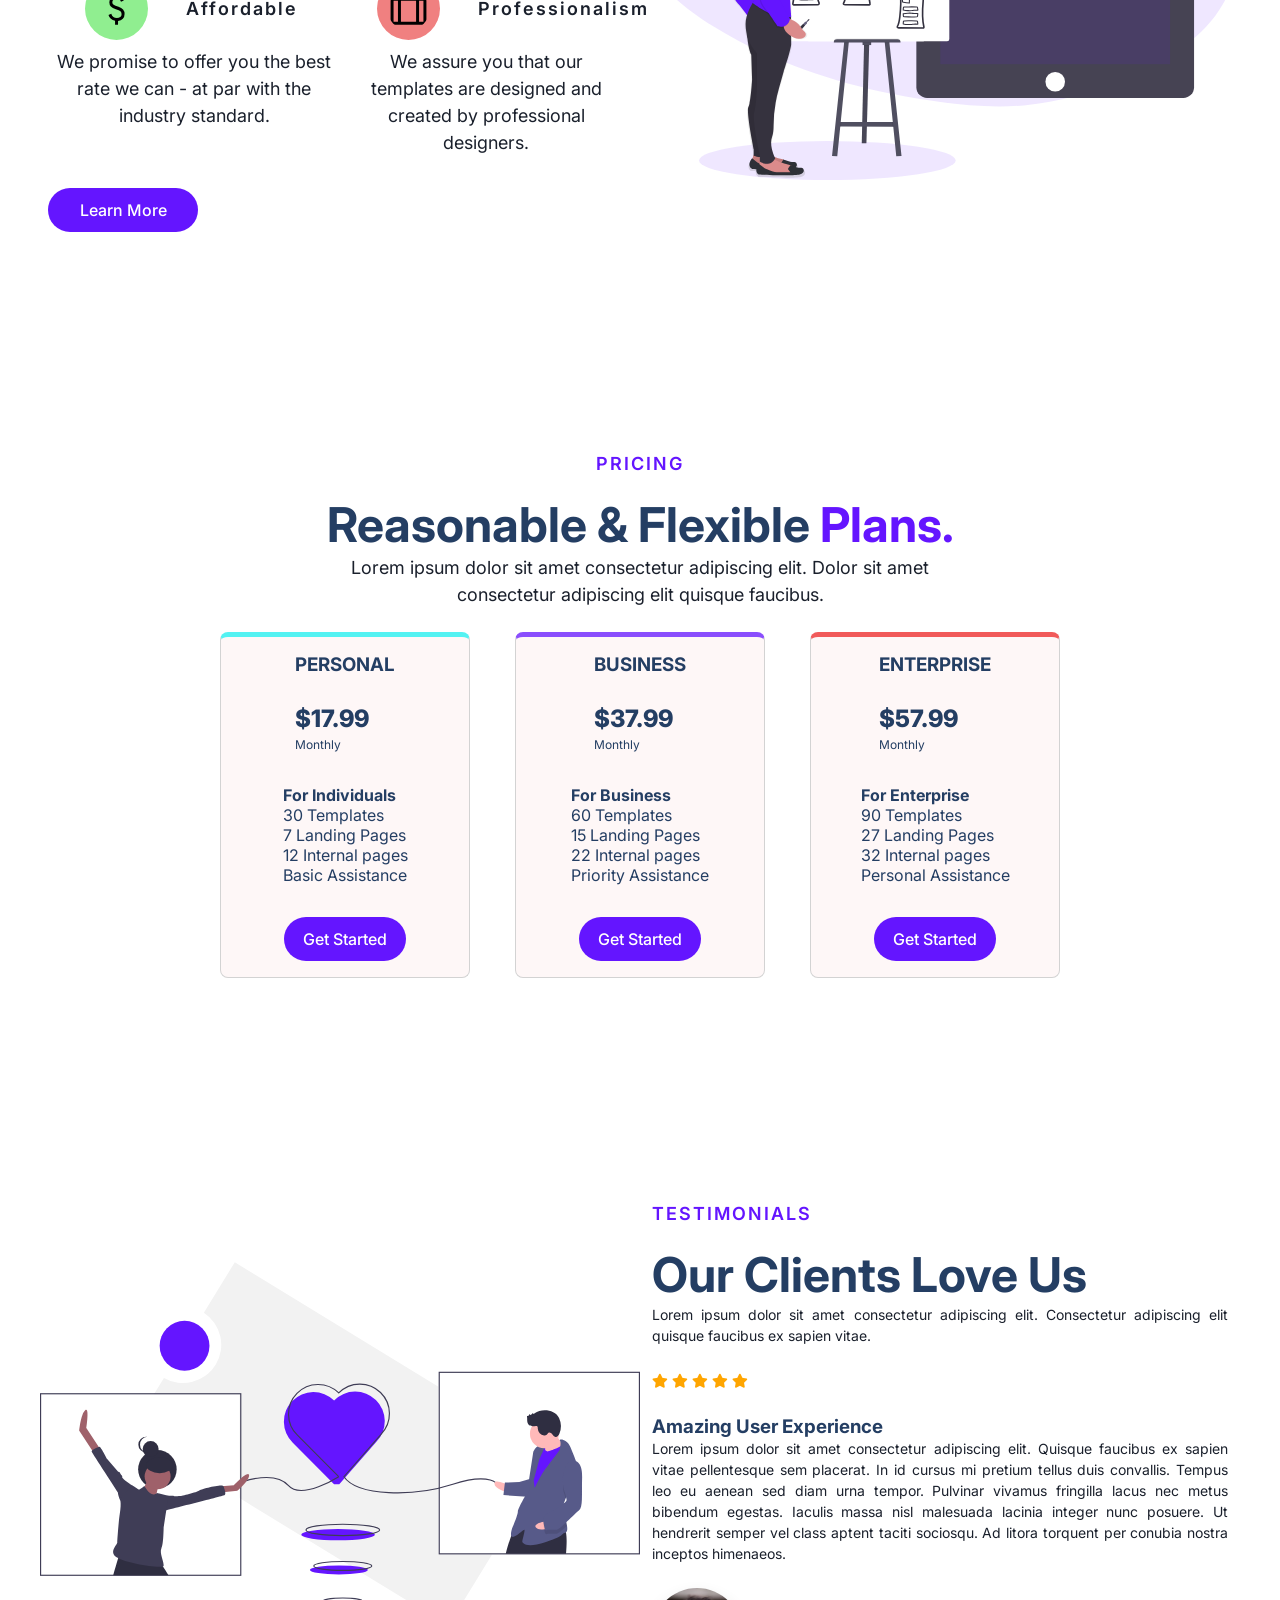
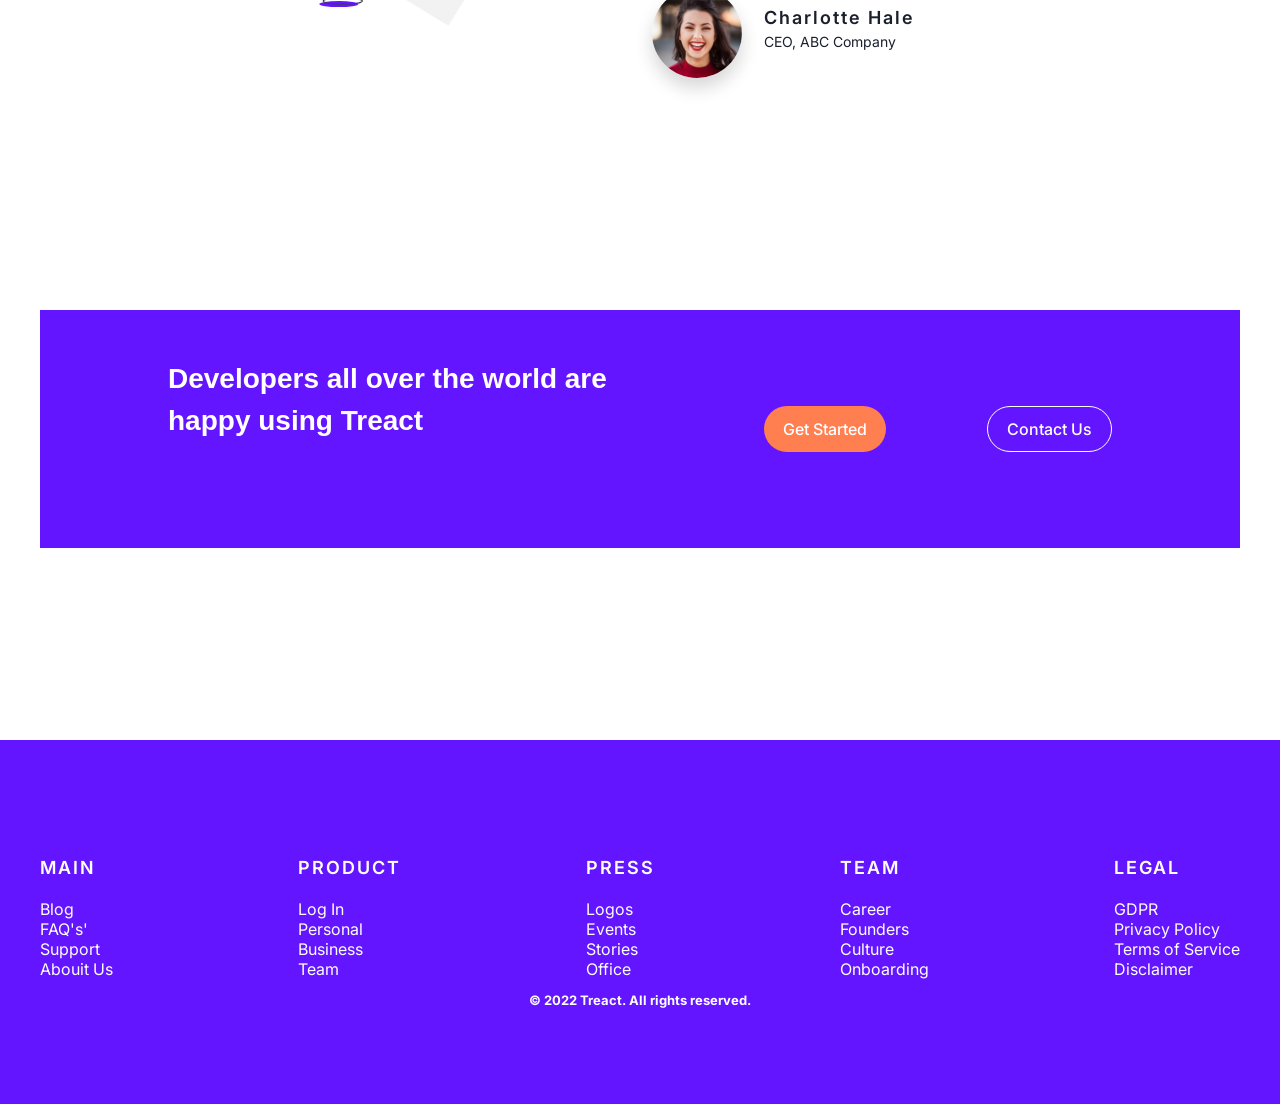
==== commit 2ce670c5: "Add files via upload" ====
--- a/index.html
+++ b/index.html
@@ -384,7 +384,57 @@
     </main>
     <footer>
         <div class="row footer__row">
-            <!--  -->Enter Footer<!--  -->
+            <!--  Enter Footer  -->
+            <div class="footer__content">
+                <div class="footer__menu">
+                    <h4>MAIN</h4>
+                    <ul>
+                        <li onclick="location.reload()">Blog</li>
+                        <li onclick="location.reload()">FAQ's'</li>
+                        <li onclick="location.reload()">Support</li>
+                        <li onclick="location.reload()">Abouit Us</li>
+                    </ul>
+                </div>
+                <div class="footer__menu">
+                    <h4>PRODUCT</h4>
+                    <ul>
+                        <li onclick="location.reload()">Log In</li>
+                        <li onclick="location.reload()">Personal</li>
+                        <li onclick="location.reload()">Business</li>
+                        <li onclick="location.reload()">Team</li>
+                    </ul>
+                </div>
+                <div class="footer__menu">
+                    <h4>PRESS</h4>
+                    <ul>
+                        <li onclick="location.reload()">Logos</li>
+                        <li onclick="location.reload()">Events</li>
+                        <li onclick="location.reload()">Stories</li>
+                        <li onclick="location.reload()">Office</li>
+                    </ul>
+                </div>
+                <div class="footer__menu">
+                    <h4>TEAM</h4>
+                    <ul>
+                        <li onclick="location.reload()">Career</li>
+                        <li onclick="location.reload()">Founders</li>
+                        <li onclick="location.reload()">Culture</li>
+                        <li onclick="location.reload()">Onboarding</li>
+                    </ul>
+                </div>
+                <div class="footer__menu">
+                    <h4>LEGAL</h4>
+                    <ul>
+                        <li>GDPR</li>
+                        <li>Privacy Policy</li>
+                        <li>Terms of Service</li>
+                        <li>Disclaimer</li>
+                    </ul>
+                </div>
+            </div>
+            <div class="footer__copy">
+                <h5>© 2022 Treact. All rights reserved.</h5>
+            </div>
         </div>
     </footer>
 </body>
--- a/css/style.css
+++ b/css/style.css
@@ -124,8 +124,7 @@
     .quality__button:hover,
     .values__button:hover,
     .pricing__button:hover,
-    .start__button:hover,
-    #start__button--start:hover {
+    .start__button:hover {
         background: #243e63;
         color: white;
         transition: all 300ms ease;
@@ -574,7 +573,7 @@
     text-align: center;
     font-size: 18px;
     max-width: 50%;
-   // border: 1px solid #6415ff;
+    //border: 1px solid #6415ff;
 }
 .pricing__cards {
     display: flex;
@@ -735,175 +734,116 @@
     flex-direction: row;
     background-color: rgb(100, 21, 255);
     padding: 3em;
+   // border: 1px solid lightgrey;
 }
 #start__text h2 {
     font-size: 28px;
-    font-family:'Trebuchet MS', 'Lucida Sans Unicode', 'Lucida Grande', 'Lucida Sans', Arial, sans-serif;
+    font-family: 'Trebuchet MS', 'Lucida Sans Unicode', 'Lucida Grande', 'Lucida Sans', Arial, sans-serif;
     color: white;
     font-weight: 700;
     line-height: 1.5;
-    width:100%;
-    //padding-right: 2em; 
+    width: 100%;
+    //padding-right: 2em;
+    // border: 1px solid lightgrey;
 }
 #start__text {
     padding: 0;
     width: 60%;
     padding-left: 5em;
+    // border: 1px solid lightgrey;
 }
 .start__content div {
     display: flex;
     width: 50%;
     height: auto;
     padding: 2em;
+    // border: 1px solid lightgrey;
 }
 #start__buttons {
     display: flex;
     justify-content: space-between;
     padding: 3em 5em;
-    //border: 1px solid white;
+    // border: 1px solid white;
 }
 #start__button--start {
     background-color: coral;
 }
+    #start__button--start:hover {
+        border: 1px solid white;
+        background: #243e63;
+        color: white;
+        transition: all 300ms ease;
+    }
 #start__button--contact {
     border: 1px solid white;
 }
-    /* 
+        /* 
 
 FOOTER ↓
         *
 */
 
-
-    footer {
-        padding: 96px 32px;
-        background-color: rgb(100, 21, 255);
-        margin-bottom: -32px;
-        position: relative;
-        overflow: hidden;
-    }
-    /* 
-
+footer {
+    padding: 96px 32px;
+    background-color: rgb(100, 21, 255);
+    margin-bottom: -32px;
+    position: relative;
+    overflow: hidden;
+}
+.footer__content {
+    display: flex;
+    flex-direction: row;
+    justify-content: space-between;
+    //border: 1px solid lightgrey;
+}
+.footer__menu li{
+    color: white;
+    list-style: none;
+    padding: 0;
+}
+.footer__content li:hover {
+    cursor: pointer;
+}
+.footer__menu h4 {
+    color: white;
+}
+.footer__copy h5 {
+    display: flex;
+    justify-content: center;
+    color: white;
+    padding-top: 1em;
+    font-size: 13px;
+    text-align: center; 
+    width: 100%;
+}
+
+/* 
 MOBILE RESPONSIVENESS ↓
-
-*/
-
-
-    @media(max-width: 1280px) {
-        header .row {
-            align-items: flex-end;
+*/
+        @media(max-width: 1280px) {
+            header .row {
+                align-items: flex-end;
+            }
+
+            .large__menu {
+                display: visible;
+                flex: inherit;
+                flex-direction: row;
+                justify-content: space-between;
+            }
+
+            .modal__link {
+                text-decoration: none;
+                position: relative;
+                transition: opacity 300ms ease;
+                padding: 0 10px;
+            }
         }
 
-        .large__menu {
-            display: visible;
-            flex: inherit;
-            flex-direction: row;
-            justify-content: space-between;
-        }
-
-        .modal__link {
-            text-decoration: none;
-            position: relative;
-            transition: opacity 300ms ease;
-            padding: 0 10px;
-        }
-    }
-
-    @media (max-width: 1024px) {
-
-        .btn__menu {
-            display: block;
-        }
-
-        .large__menu {
-            display: hidden;
-            visibility: hidden;
-        }
-
-        header .row {
-            flex-direction: column;
-            align-items: center;
-        }
-
-        footer {
-            padding: 80px 32px;
-        }
-    }
-
-    @media(max-width: 768px) {
-        #quality .row,
-        #values .row {
-            flex-direction: column-reverse;
-        }
-
-        #steps .row,
-        #testimonials .row,
-        .col-1-of-4,
-        #quality .row,
-        .values__feature,
-        .pricing__cards {
-            flex-direction: column;
-            align-items: center;
-            justify-items: flex-end;
-        }
-
-        .values__content {
-            align-items: flex-start;
-            max-width: 100%;
-            padding: 0;
-        }
-
-        .large__menu {
-            display: hidden;
-            visibility: hidden;
-        }
-
-        #pricing .row {
-            margin-top: 40px;
-        }
-
-        .col-1-of-4 {
-            padding-left: 0;
-            max-width: 100%;
-            //border: 1px solid #6415ff;
-        }
-
-        .features__feature {
-            flex-direction: column;
-            align-items: center;
-            //border: 1px solid #6415ff;
-            width: 100%;
-            padding: 1em;
-        }
-
-        .features__text {
-            padding-right: 0;
-            text-align: center;
-        }
-
-        #quality .container {
-            padding: 0;
-        }
-
-        .quality__content, .quality__image,
-        .header__content, .header__image, .header__img,
-        .values__image, .testimonials__content, .testimonials__image {
-            max-width: 100%;
-        }
-
-        @media(max-width: 640px) {
-            .row {
-                flex-direction: column;
-            }
-
-            .container {
-                padding: 20px 0
-            }
-
-            .nav__logo {
-                margin: 8px 0;
-                padding-bottom: 4px;
-                width: 20%;
+        @media (max-width: 1024px) {
+
+            .btn__menu {
+                display: block;
             }
 
             .large__menu {
@@ -911,7 +851,106 @@
                 visibility: hidden;
             }
 
-            main {
-                margin-bottom: 80px;
+            header .row {
+                flex-direction: column;
+                align-items: center;
+            }
+
+            footer {
+                padding: 80px 32px;
             }
         }
+
+        @media(max-width: 768px) {
+            #quality .row,
+            #values .row {
+                flex-direction: column-reverse;
+            }
+
+            #steps .row,
+            #testimonials .row,
+            .col-1-of-4,
+            #quality .row,
+            .values__feature,
+            .pricing__cards,
+            .start__content {
+                flex-direction: column;
+                align-items: center;
+                justify-items: flex-end;
+            }
+
+            #start__text, #start__buttons {
+                width: 100%;
+            }
+
+
+            .values__content {
+                align-items: flex-start;
+                max-width: 100%;
+                padding: 0;
+            }
+
+            .large__menu {
+                display: hidden;
+                visibility: hidden;
+            }
+
+            #pricing .row {
+                margin-top: 40px;
+            }
+
+            .col-1-of-4 {
+                padding-left: 0;
+                max-width: 100%;
+                //border: 1px solid #6415ff;
+            }
+
+            .features__feature {
+                flex-direction: column;
+                align-items: center;
+                //border: 1px solid #6415ff;
+                width: 100%;
+                padding: 1em;
+            }
+
+            .features__text {
+                padding-right: 0;
+                text-align: center;
+            }
+
+            #quality .container {
+                padding: 0;
+            }
+
+            .quality__content, .quality__image,
+            .header__content, .header__image, .header__img,
+            .values__image, #pricing p,.testimonials__content, .testimonials__image,
+            #start__text, #start__buttons {
+                max-width: 100%;
+                padding: 0;
+            }
+
+            @media(max-width: 640px) {
+                .row {
+                    flex-direction: column;
+                }
+
+                .container {
+                    padding: 20px 0
+                }
+
+                .nav__logo {
+                    margin: 8px 0;
+                    padding-bottom: 4px;
+                    width: 20%;
+                }
+
+                .large__menu {
+                    display: hidden;
+                    visibility: hidden;
+                }
+
+                main {
+                    margin-bottom: 80px;
+                }
+            }
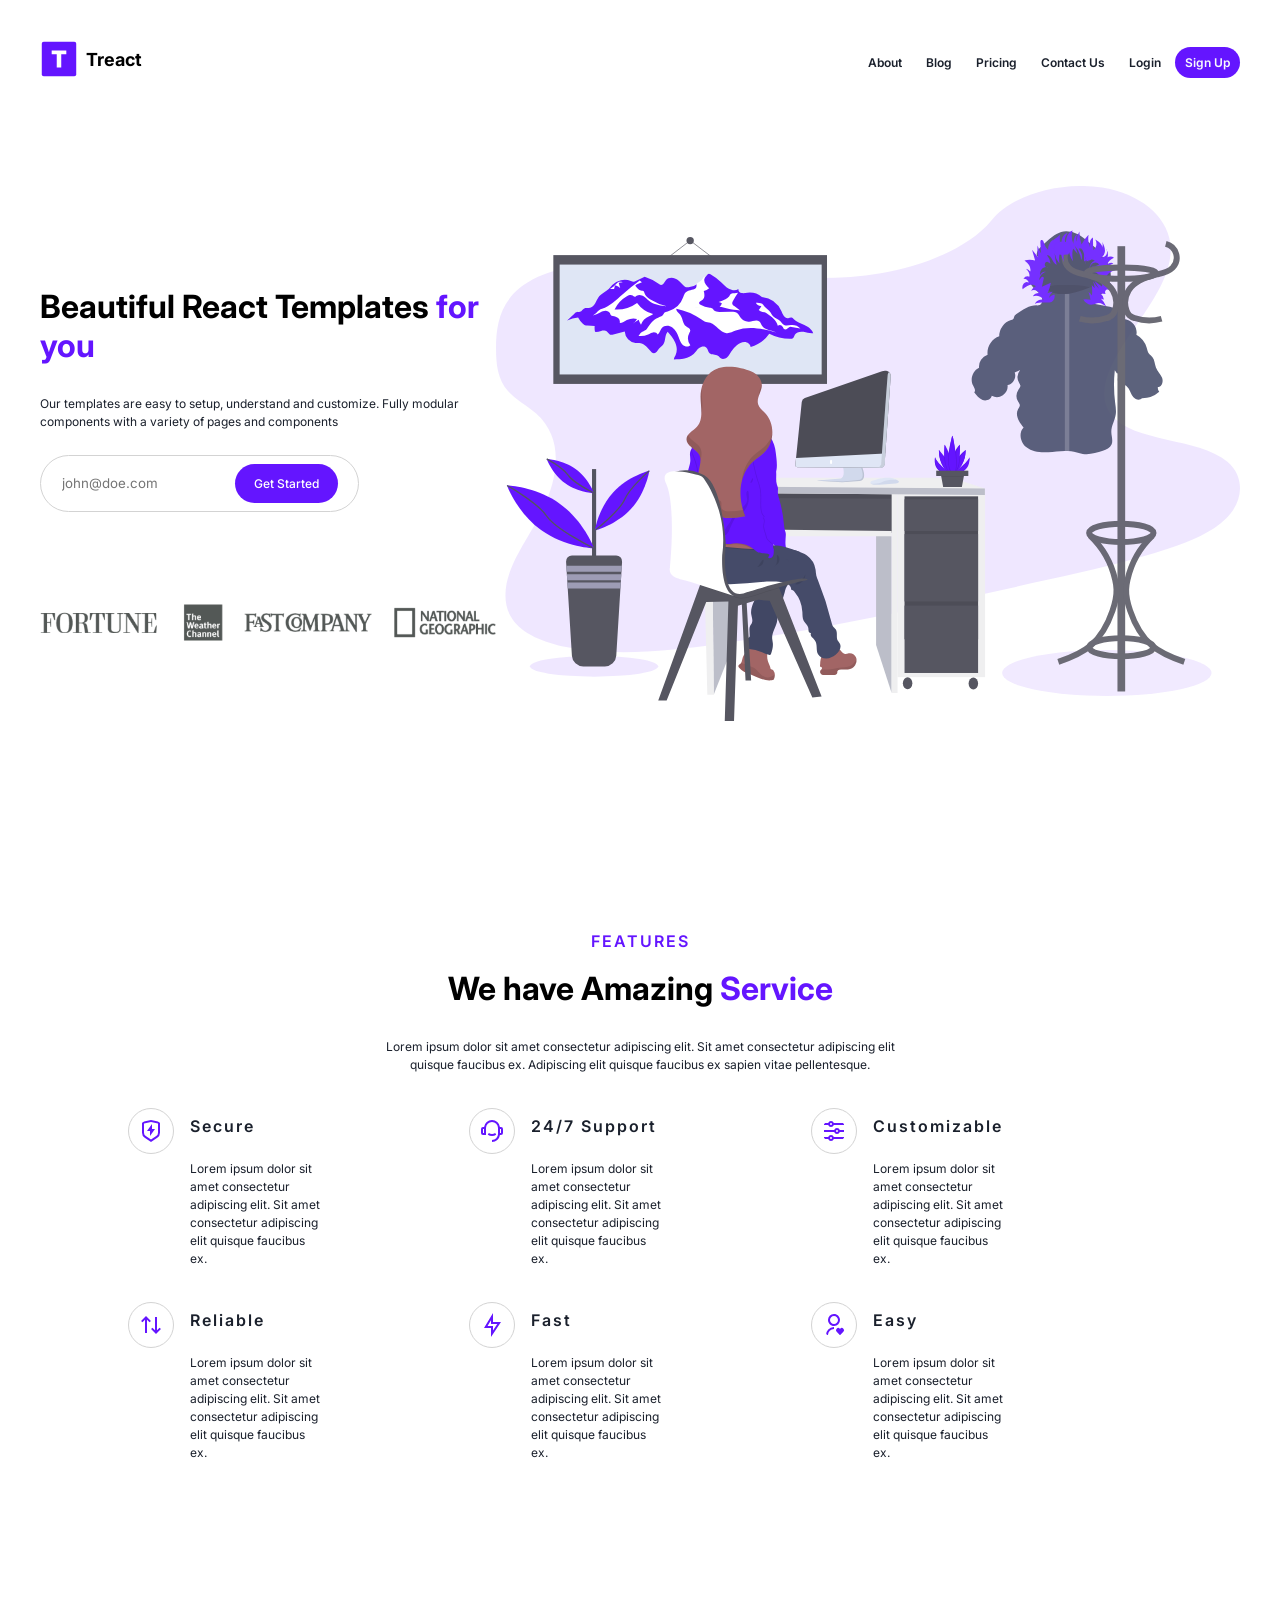
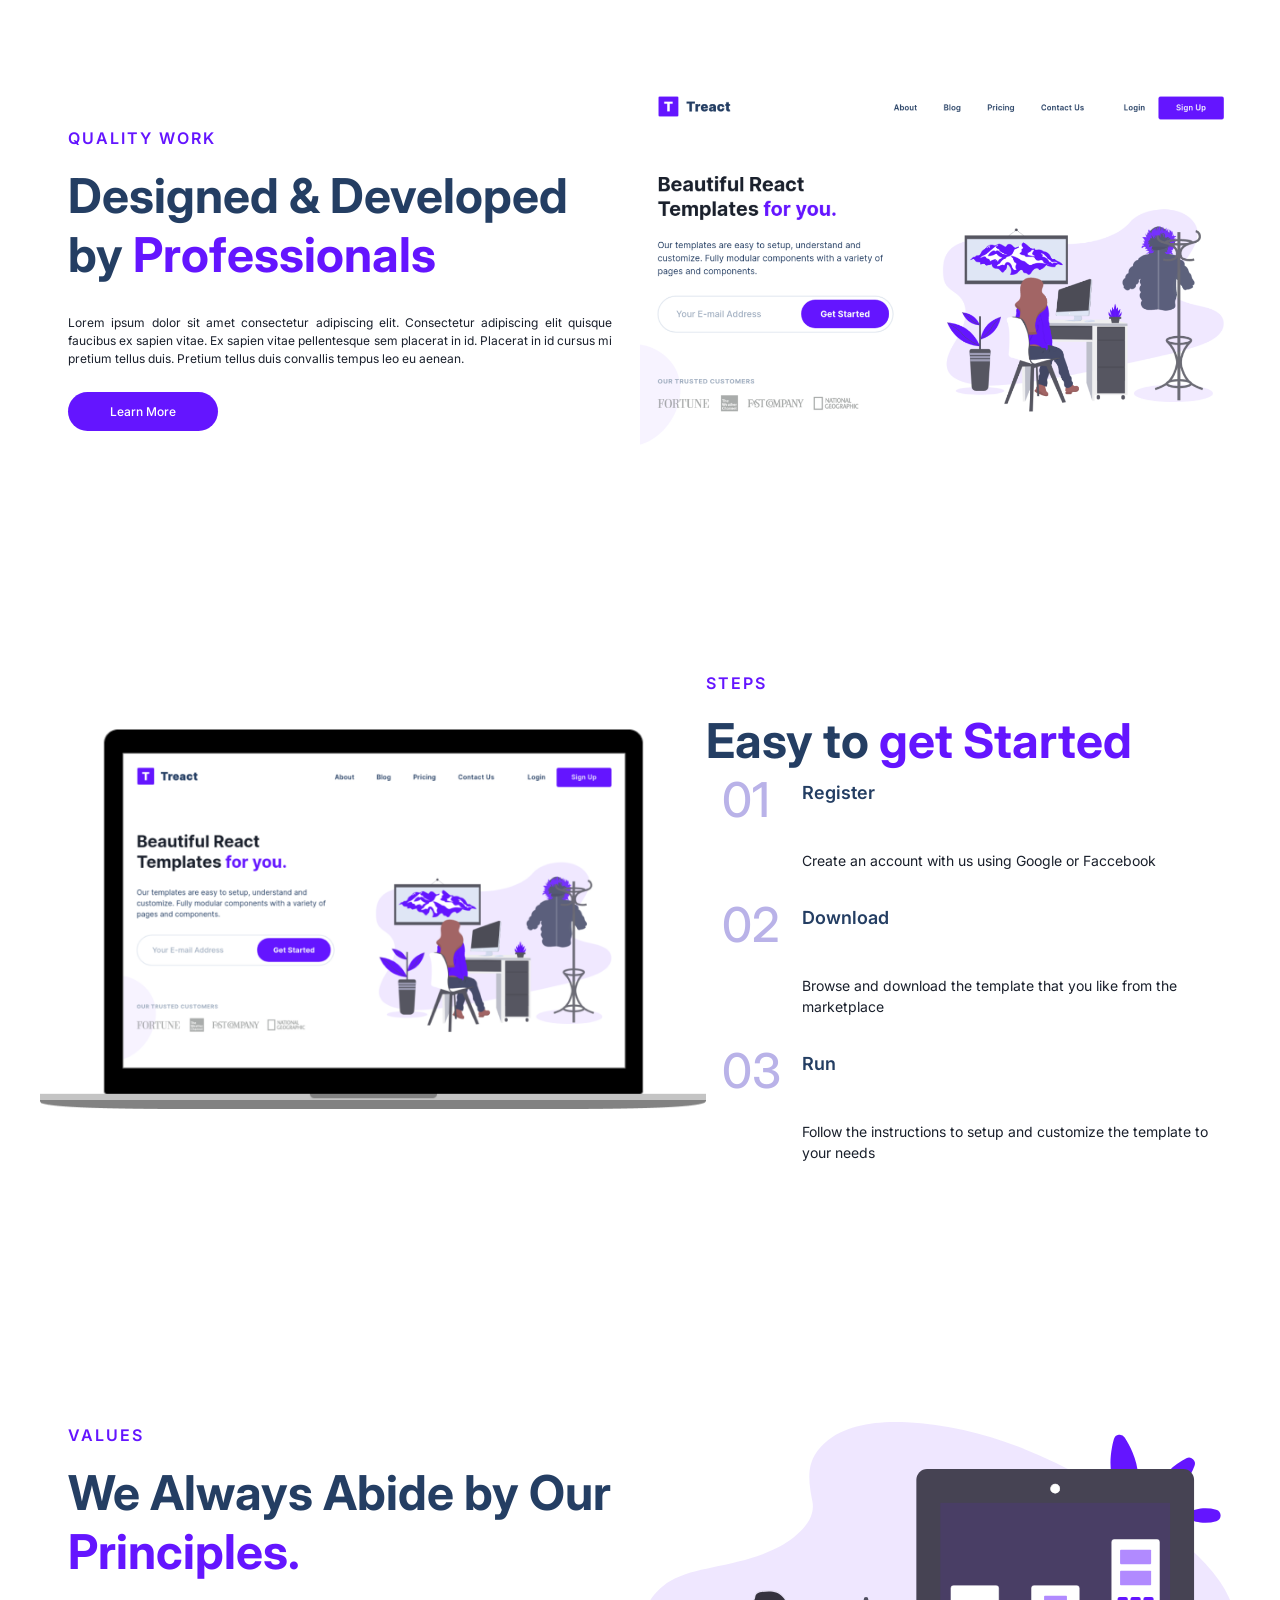
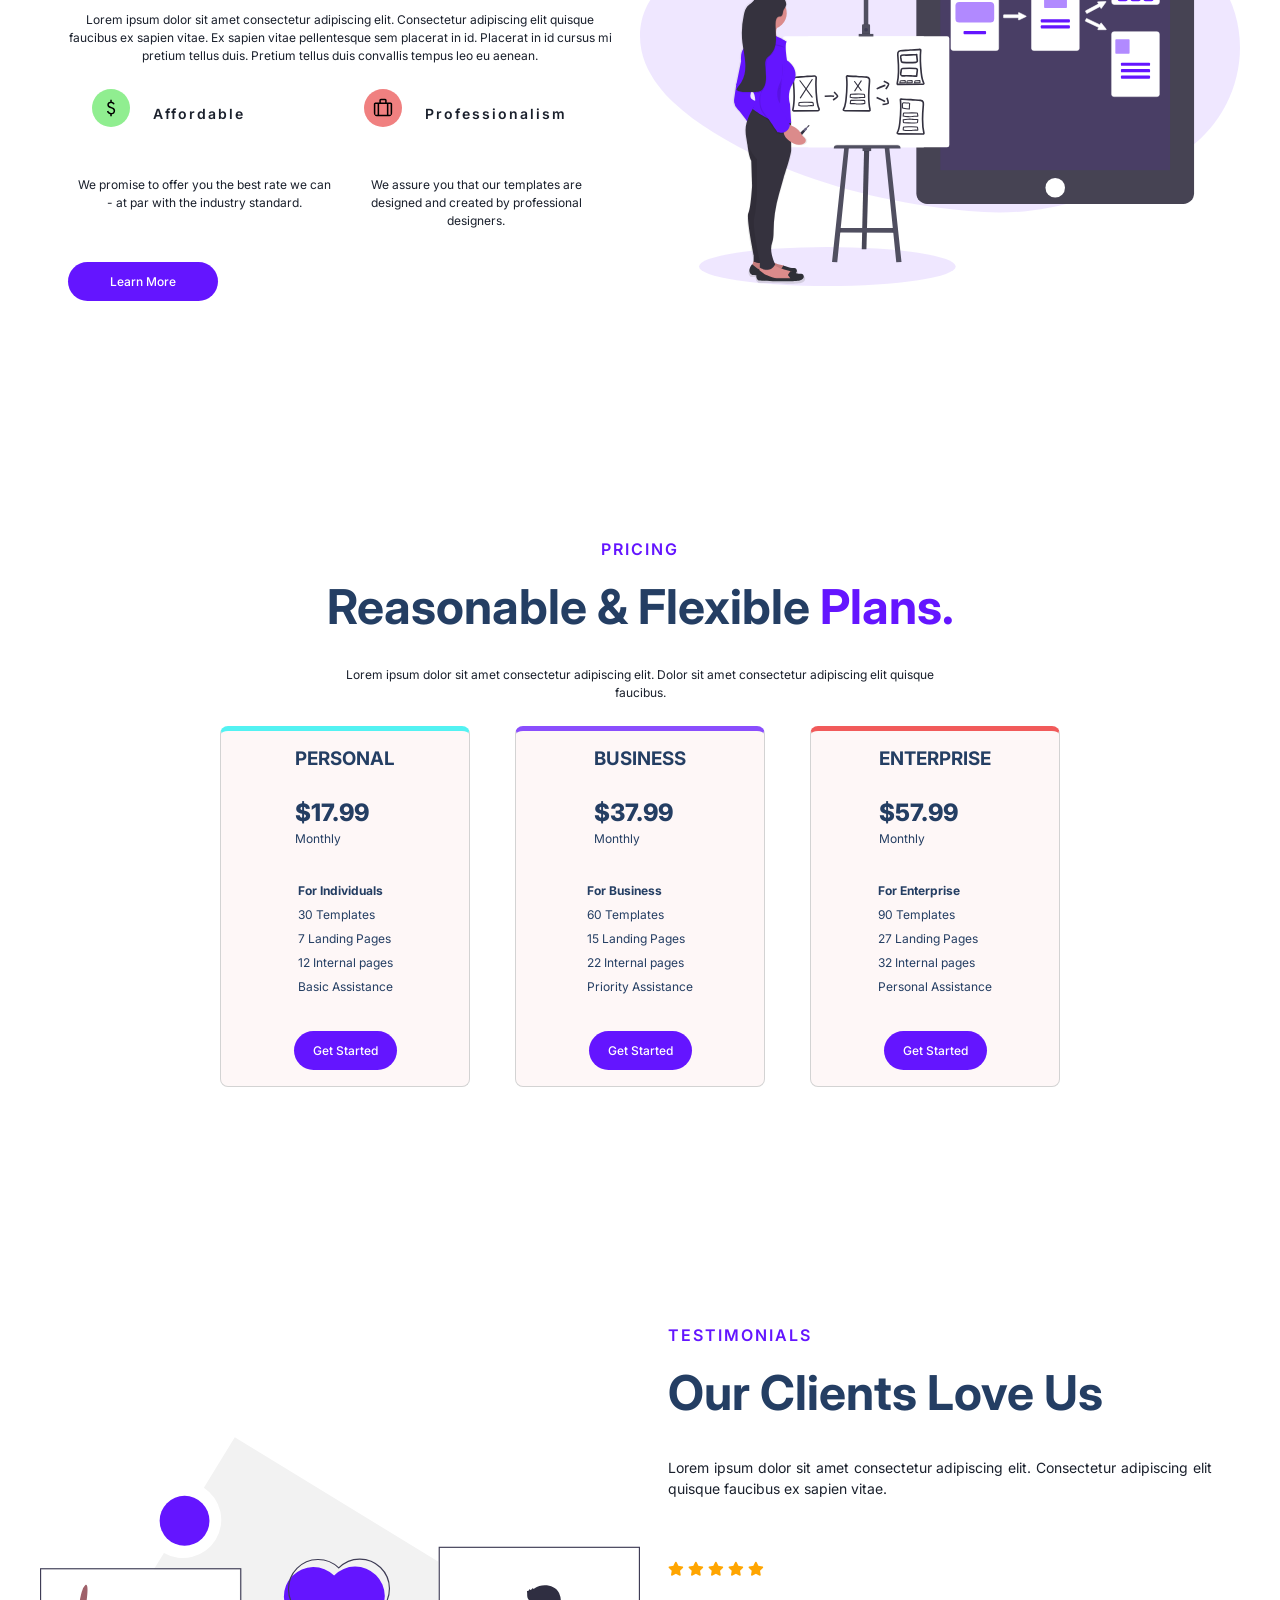
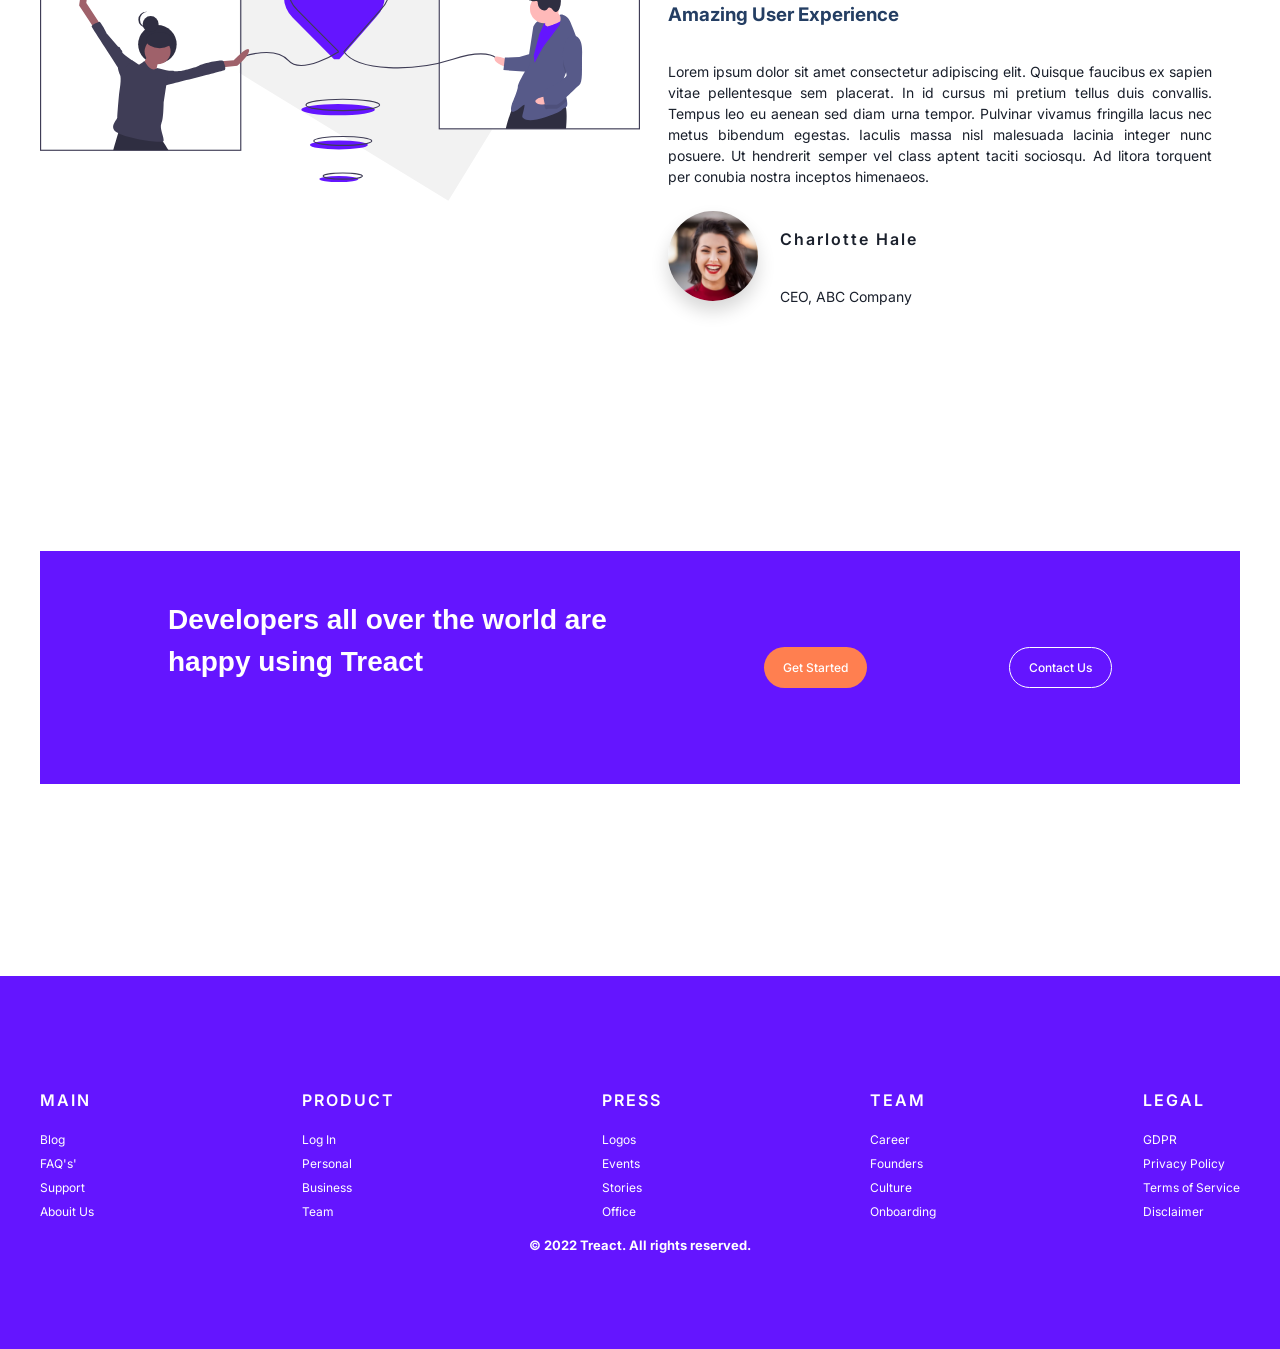
==== commit 41c5bb1a: "Add files via upload" ====
--- a/index.html
+++ b/index.html
@@ -23,7 +23,7 @@
         <nav>
             <div class="row nav__row">
                 <div class="nav__logo" onclick="location.reload()">
-                    <img src="https://treact.owaiskhan.me/static/media/logo.2c489fc453a1783cbadacf914efa3df6.svg" alt="logo" id="logo">
+                    <img src="img/logo.2c489fc453a1783cbadacf914efa3df6.svg" alt="logo" id="logo">
                     <span class="nav__logo--text">Treact</span>
                 </div>
                 <div class="large__menu">
--- a/css/style.css
+++ b/css/style.css
@@ -13,15 +13,21 @@
     overflow-x: hidden;
 }
 p {
-    font-size: 18px;
+    font-size: 12px;
     line-height: 1.5;
     color: #1a202c;
-    padding-top: 1em;
+    margin-top: 2.5em;
     margin-bottom: 24px;
     max-width: 100%;
     text-align: center;
 }
 
+li {
+    font-size: 12px;
+    list-style: none;
+    line-height: 2;
+}
+
 .row {
     width: 100%;
     max-width: 1280px;
@@ -53,7 +59,7 @@
 h1 h2 h3 h4 h5 h6 {
     font-weight: 800;
     line-height: 1.5;
-    font-family: 'lato', serif;
+    //font-family: 'lato', serif;
 }
 h1 {
     font-size: 2em;
@@ -73,7 +79,7 @@
     //color: #243e63;
     padding-top: 1em;
     font: 'Manrope';
-    font-size: 18px;
+    font-size: 16px;
     font-weight: 600;
     letter-spacing: 2px;
     line-height: 1.5;
@@ -116,7 +122,7 @@
     border: none;
     max-width: 150px;
     font-weight:500;
-    font-size: 16px;
+    font-size: 12px;
     cursor: pointer;
 }
 
@@ -158,16 +164,16 @@
     cursor: pointer;
 }
 .nav__logo--text {
-    font-size: 22px;
+    font-size: 18px;
     font-weight: 700;
     line-height: 1.5;
-    color: #6415ff;
+    color: black;
 }
 
 
 #logo {
-    width: 32px;
-    height: 32px;
+    width: 38px;
+    height: 38px;
     margin-right: 8px;
 }
 
@@ -227,6 +233,11 @@
     border: none;
 }
 
+.modal__links--row {
+    font-size: 14px;
+}
+
+
 .menu--open .modal {
     visibility: visible;
     opacity: 1;
@@ -241,6 +252,7 @@
 
 .large__menu .modal__link {
     padding: 8px 10px;
+    font-size: 12px;
     cursor: pointer;
 }
 
@@ -291,7 +303,7 @@
     justify-content: space-between;
 }
 .header__content {
-    max-width: 40%;
+    max-width: 38%;
     padding-bottom: 5em;
 }
 .header__content p {
@@ -301,6 +313,12 @@
     display: flex;  
     max-width: 100%;
 }
+.header__img {
+    width: 100%;
+    height: auto;
+    padding: 10px;
+}
+
 .header__logo {
     display: flex;
     align-items: center;
@@ -381,6 +399,7 @@
 }
 .features__text p {
     text-align: left;
+    margin-top: 0.5em;
 }
  .features__image {
     //float: left;
@@ -389,7 +408,10 @@
      border: 1px solid lightgrey;
      border-radius: 50%;
  }
-
+ .row__narrow p {
+     max-width: 50%;
+ }
+     
  /* 
 QUALITY WORK ↓
 */
@@ -402,7 +424,7 @@
     max-width: 50%;
     display: flex;
     flex-direction: column;
-    padding: 8px;
+    padding: 28px;
     height: 100%;
     //border: 1px solid lightgrey;
 }
@@ -490,7 +512,7 @@
     max-width: 50%;
     display: flex;
     flex-direction: column;
-    padding: 8px;
+    padding: 28px;
     height: 100%;
     //border: 1px solid #6415ff;
 }
@@ -519,26 +541,26 @@
 } 
 
 .values__item h4 {
-    font-size: 18px;
+    font-size: 14px;
     font-weight: 600;
     line-height: 1.5;
     color: #1a202c;
-    width: 40%;
+    width: 60%;
     padding-right: 1em;
 }
 
     .values__icon {
         //display: flex;
         margin: 0;
-        padding: 10px;
+        padding: 8px;
         border-radius: 50px;
         //border: 1px solid #6415ff;
         height: 100%
     }
 
-        .values__icon img {
-            height: 16px;
-            width: 16px;
+        .values__icon {
+            height: 38px;
+            width: 38px;
         }
 
     #green {
@@ -571,7 +593,7 @@
 
 #pricing p {
     text-align: center;
-    font-size: 18px;
+    //font-size: 18px;
     max-width: 50%;
     //border: 1px solid #6415ff;
 }
@@ -679,7 +701,7 @@
         max-width: 50%;
         display: flex;
         height: auto;
-        padding: 12px;
+        padding: 28px;
     }
     .testimonials__content h3 {
         padding: 0;
@@ -873,7 +895,8 @@
             #quality .row,
             .values__feature,
             .pricing__cards,
-            .start__content {
+            .start__content,.footer__content
+            {
                 flex-direction: column;
                 align-items: center;
                 justify-items: flex-end;
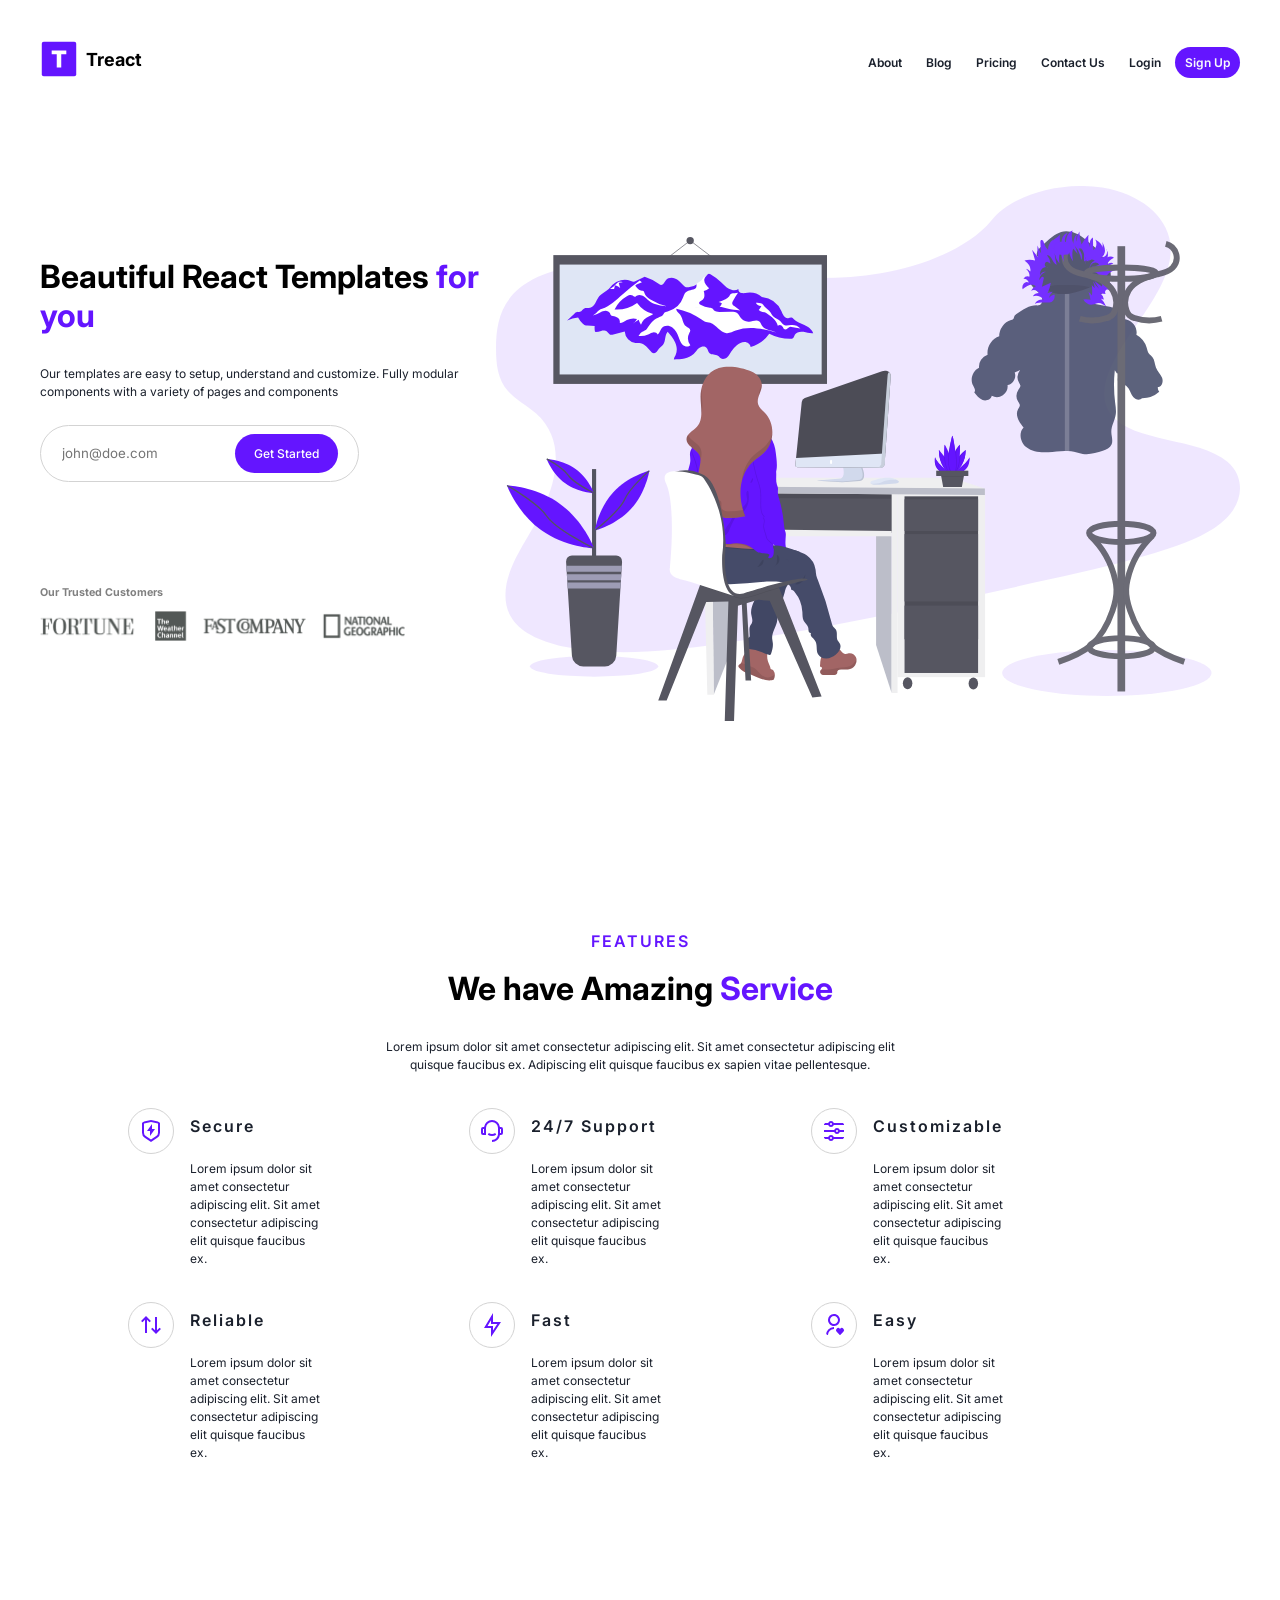
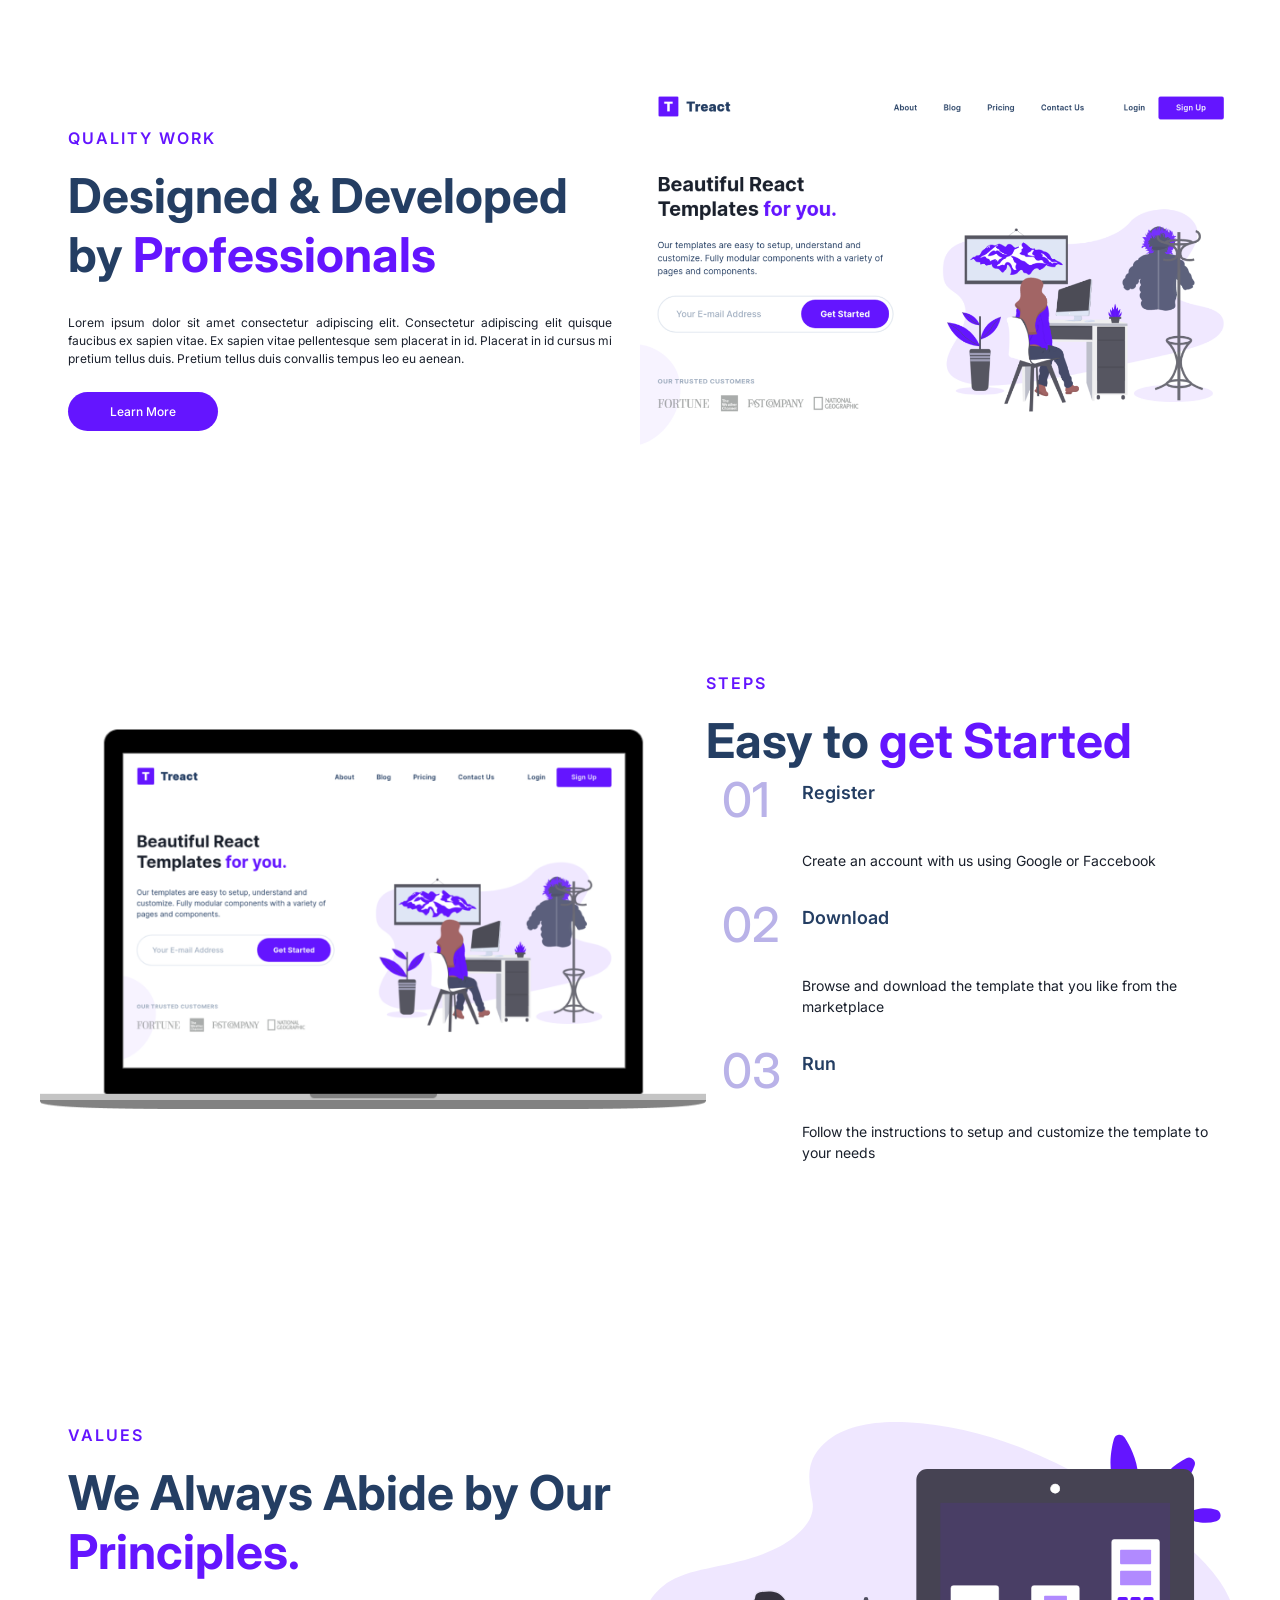
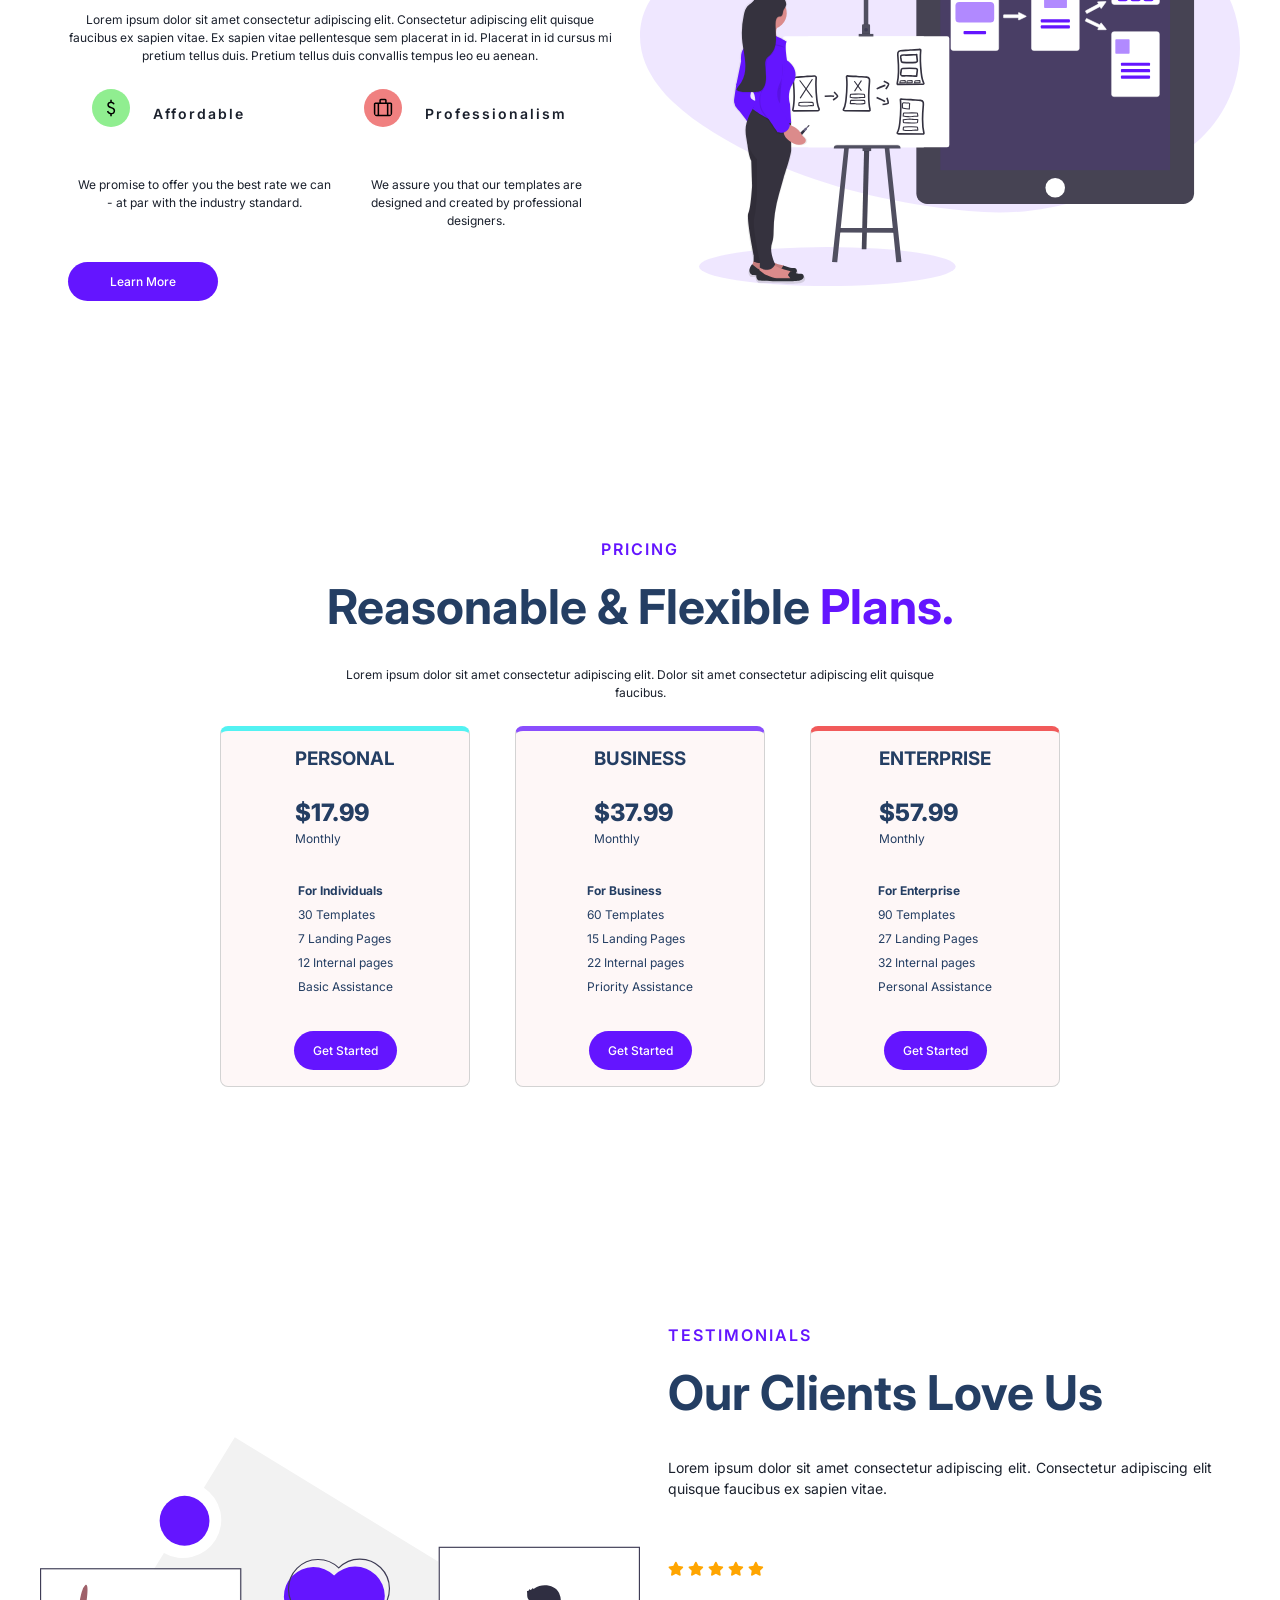
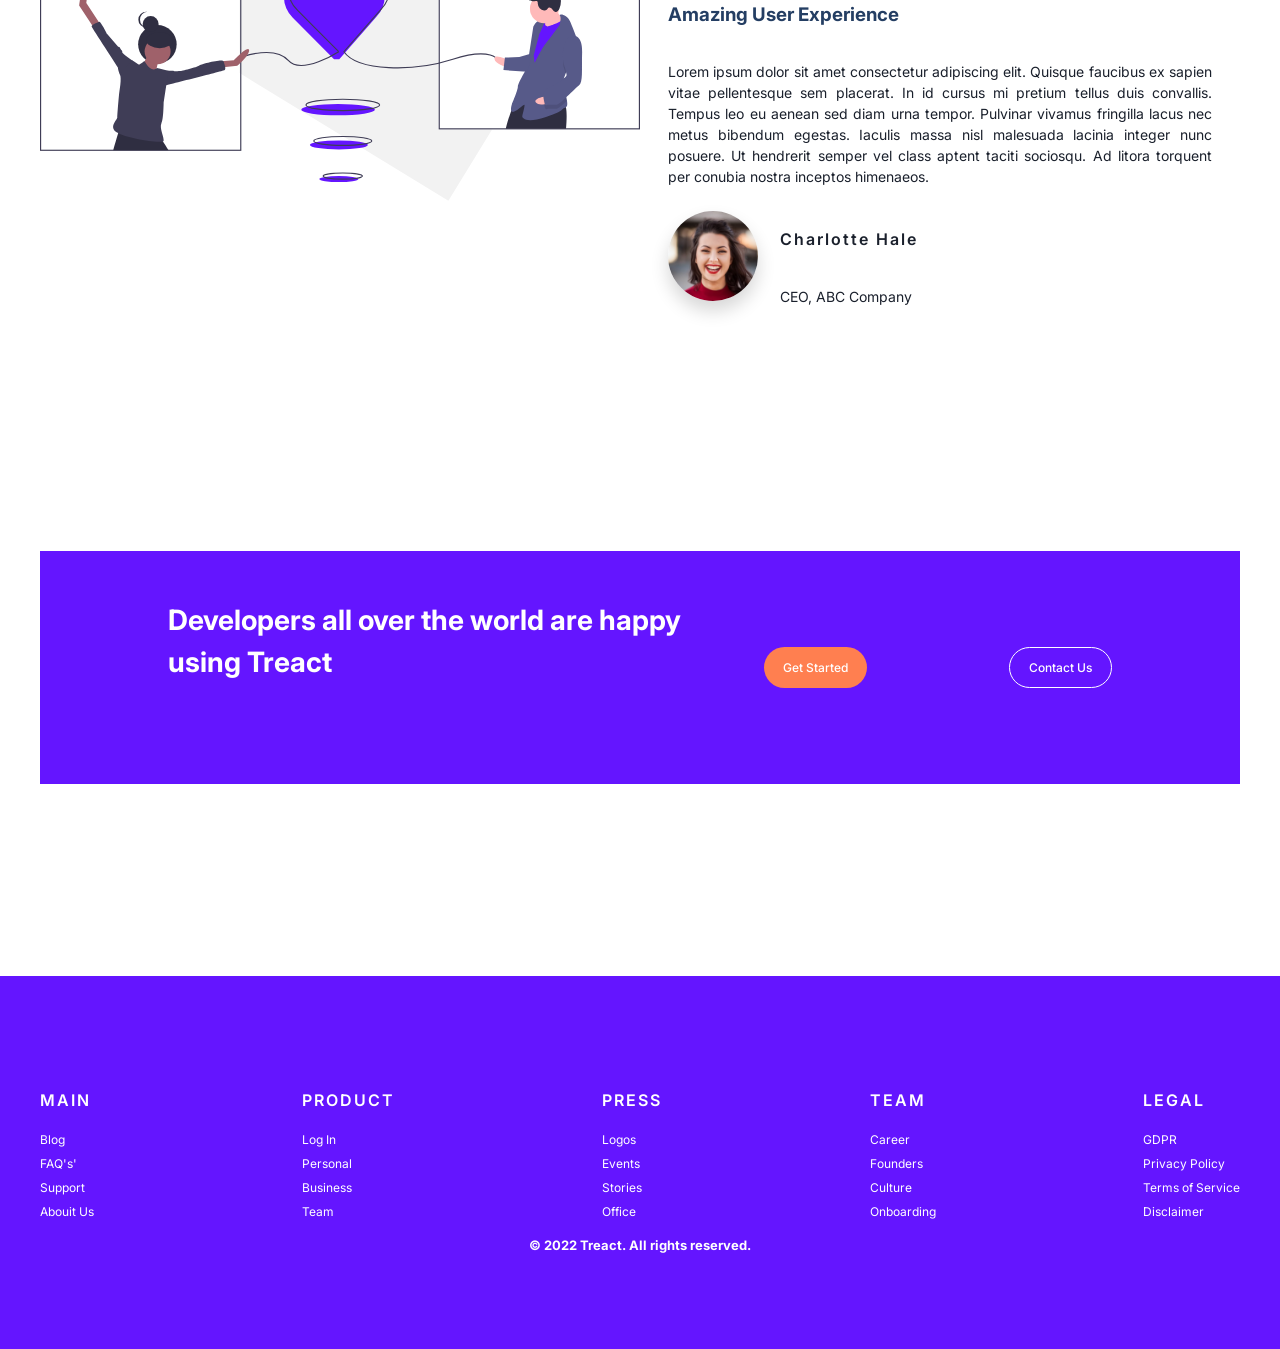
==== commit 60404bb9: "Add files via upload" ====
--- a/index.html
+++ b/index.html
@@ -88,6 +88,7 @@
                             <input type="email" id="field__input" placeholder="john@doe.com" />
                             <input type="submit" value="Get Started" id="field__button" />
                         </form>
+                        <h6>Our Trusted Customers</h6>
                         <img src="img/customers-logo-strip680ac7c2e8ae28161d2c.png" class="header__logo" />
                     </div>
                     <div id="header__img"><img src="img/design-illustration-2.6da6a00b20c07c4a9b65d1870679e1b8.svg" class="header__image" /></div>
--- a/css/style.css
+++ b/css/style.css
@@ -309,12 +309,16 @@
 .header__content p {
     text-align: left;
 }
+    .header__content h6 {
+        margin-top: 20%;
+        line-height: 3.5;
+        color: grey;
+    }
 .header__image {
     display: flex;  
     max-width: 100%;
 }
 .header__img {
-    width: 100%;
     height: auto;
     padding: 10px;
 }
@@ -322,13 +326,12 @@
 .header__logo {
     display: flex;
     align-items: center;
-    margin-top: 20%;
-    max-width: 100%;
+    max-width: 80%;
 }
 
 /* Email form css*/
 .header__form {
-    max-width: 100%;
+    max-width: 10%;
     height: 2emx;
     background: none;
     border: 1px solid lightgrey;
@@ -760,7 +763,7 @@
 }
 #start__text h2 {
     font-size: 28px;
-    font-family: 'Trebuchet MS', 'Lucida Sans Unicode', 'Lucida Grande', 'Lucida Sans', Arial, sans-serif;
+   // font-family: 'Trebuchet MS', 'Lucida Sans Unicode', 'Lucida Grande', 'Lucida Sans', Arial, sans-serif;
     color: white;
     font-weight: 700;
     line-height: 1.5;
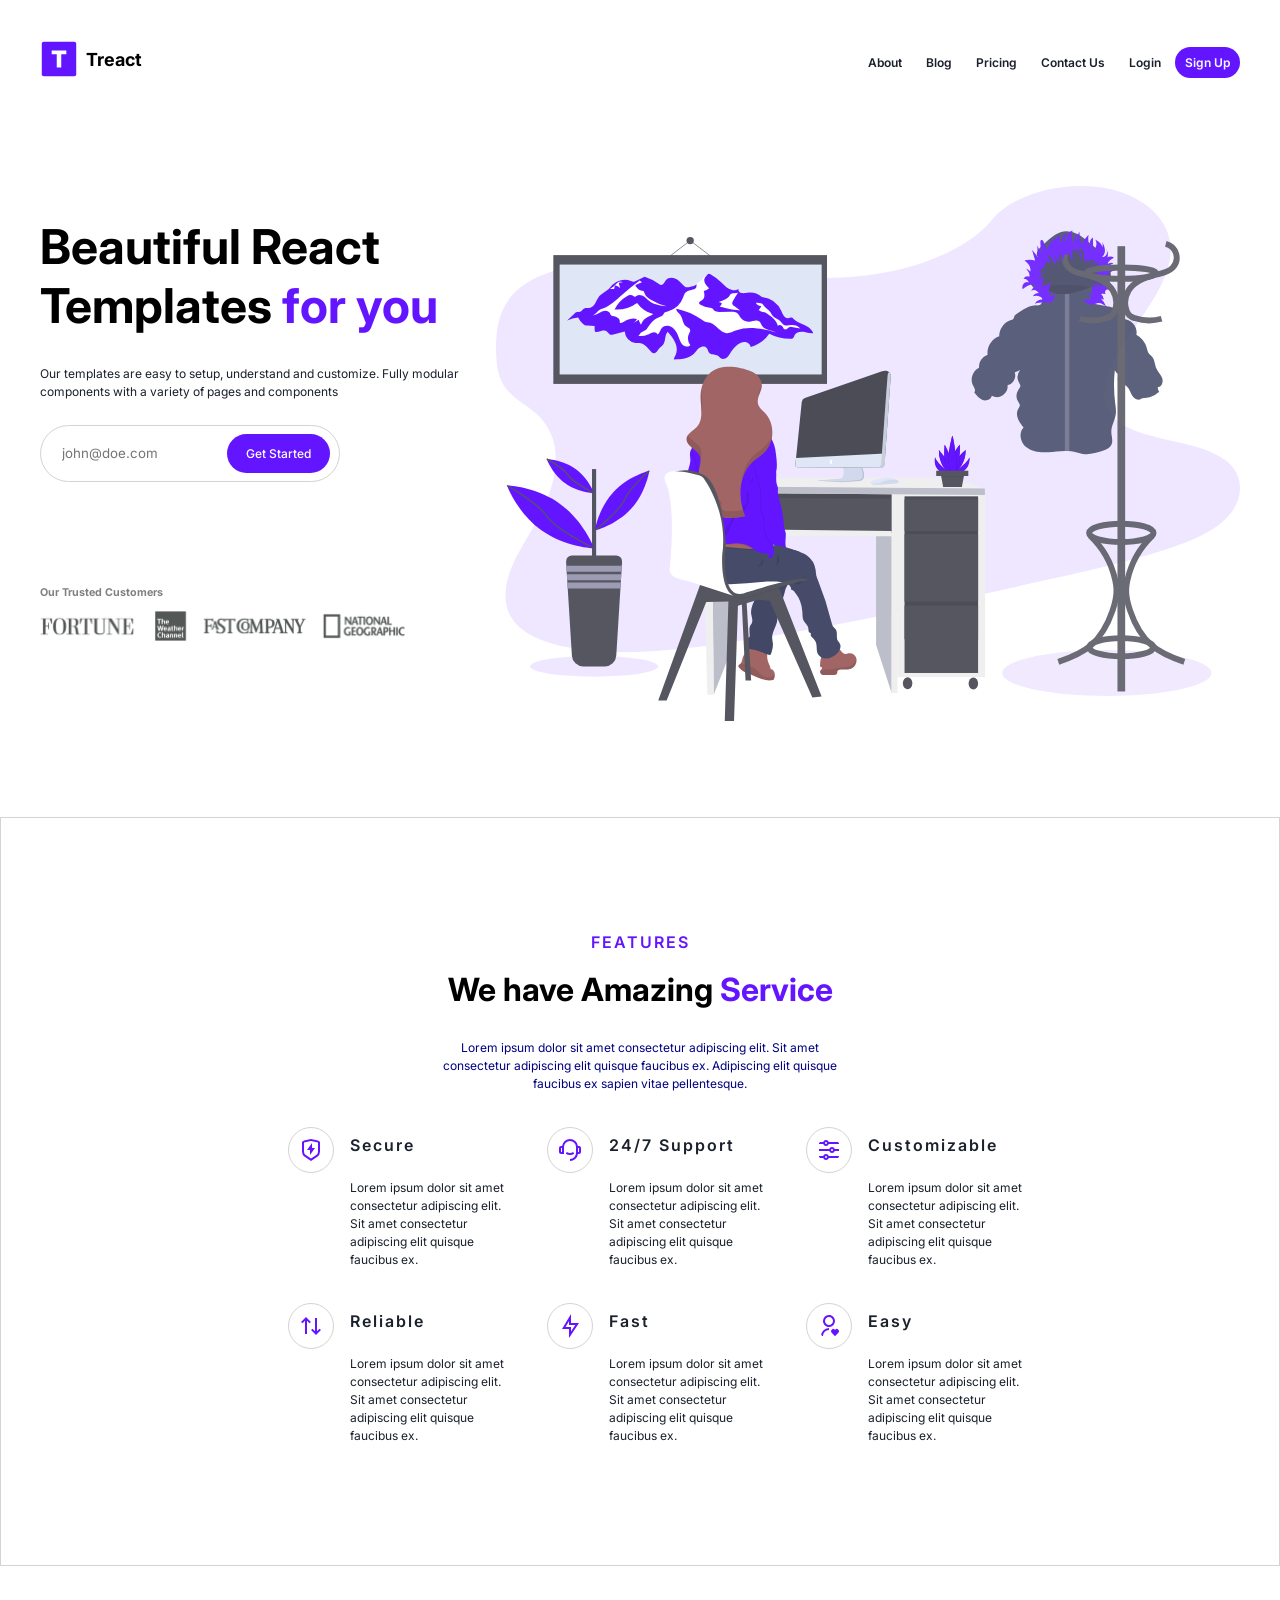
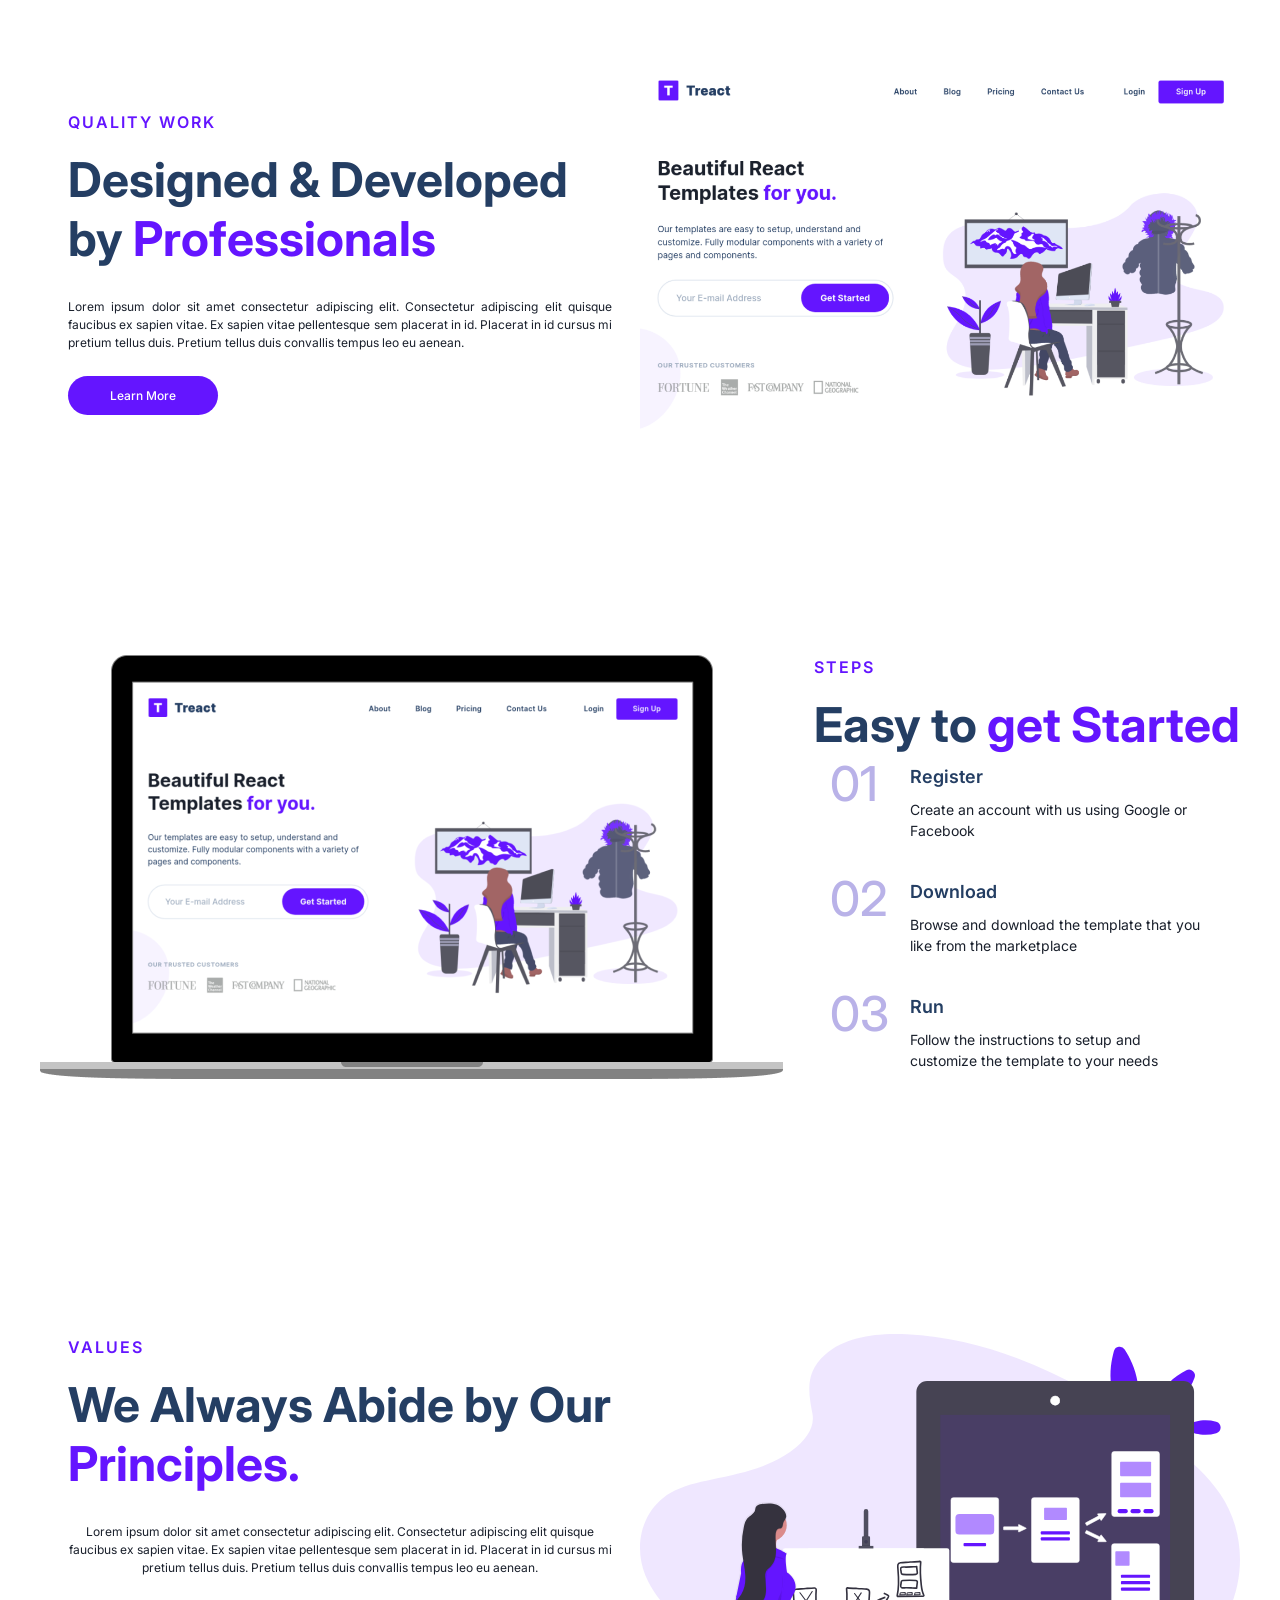
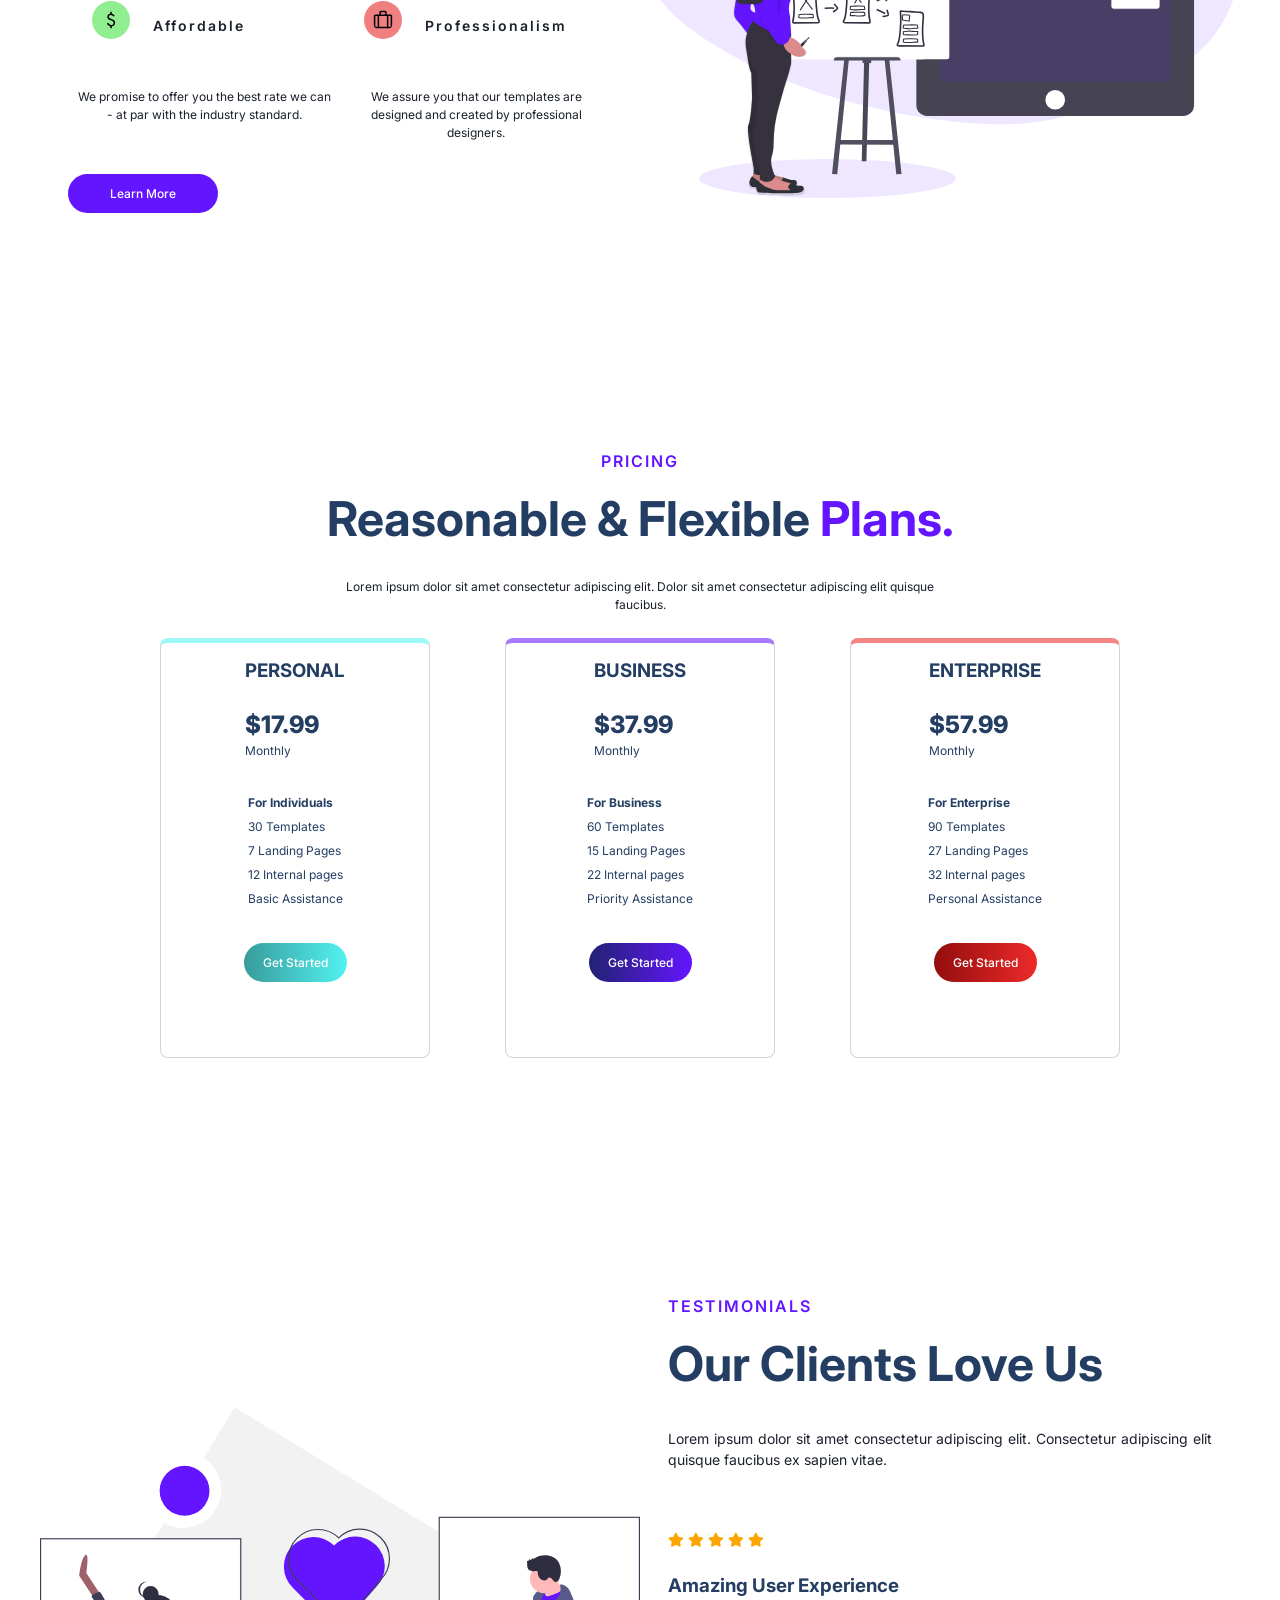
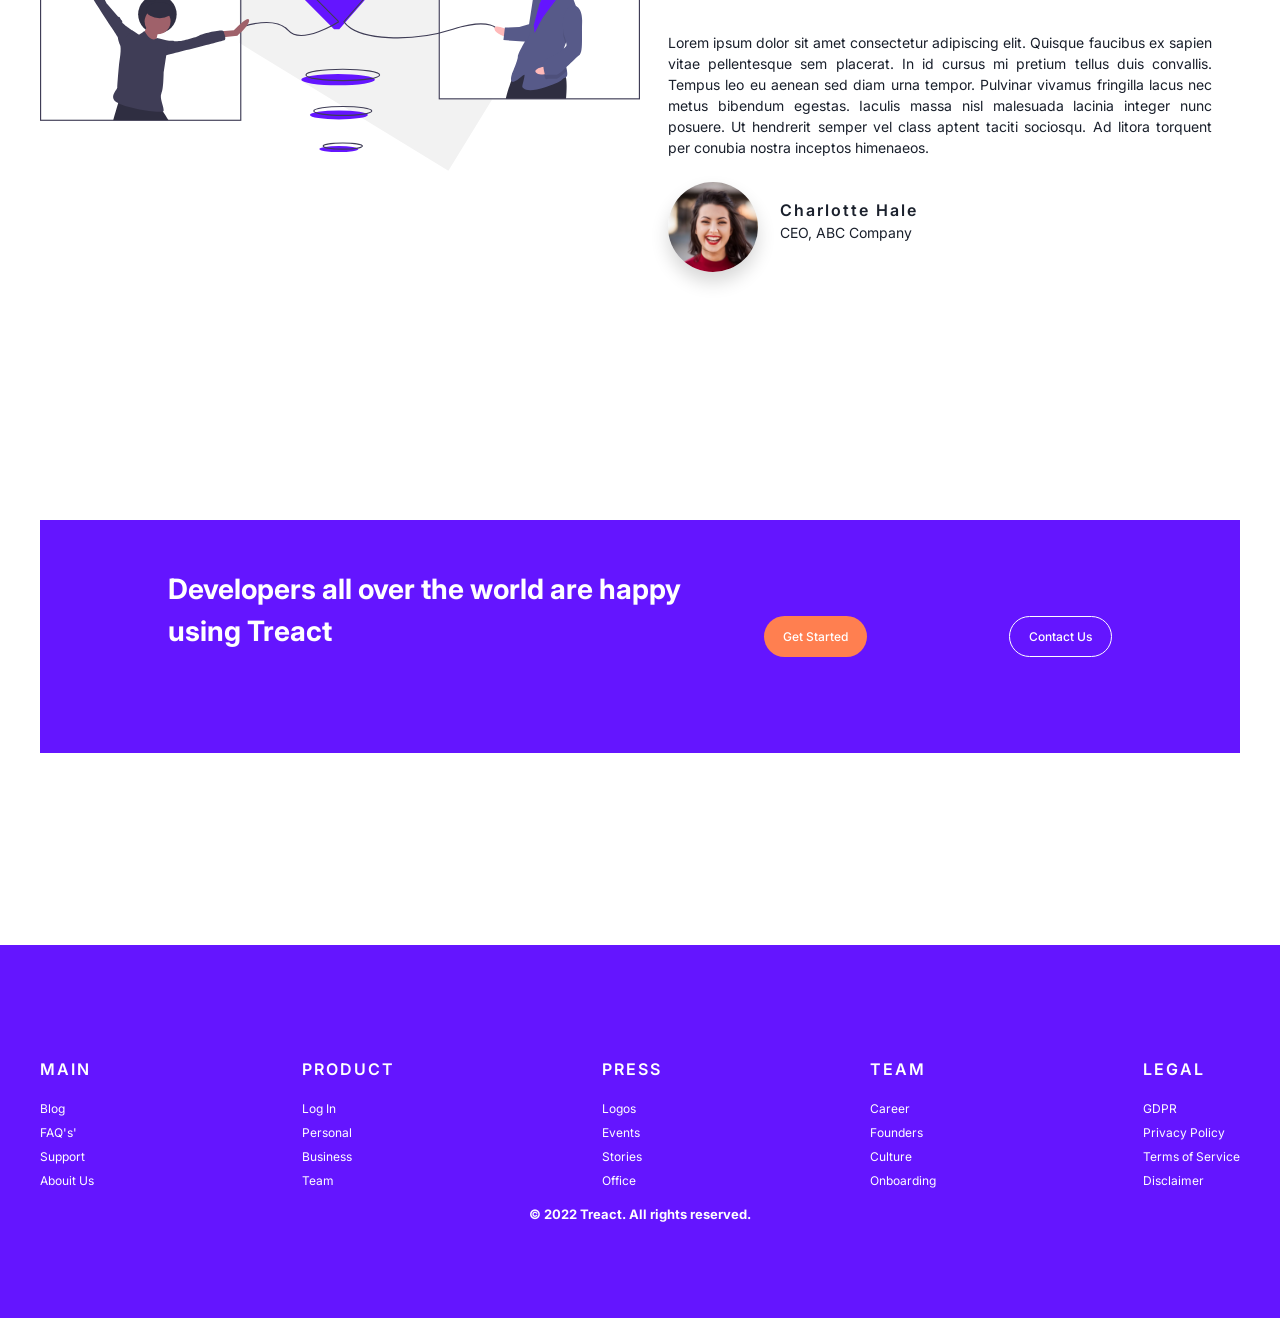
==== commit 65ccac07: "Add files via upload" ====
--- a/index.html
+++ b/index.html
@@ -102,7 +102,7 @@
                     <!--  Enter Features Section  -->
                     <h4><span class="purple">FEATURES</span></h4>
                     <h1>We have Amazing <span class="purple">Service</span></h1>
-                    <p>Lorem ipsum dolor sit amet consectetur adipiscing elit. Sit amet consectetur adipiscing elit quisque faucibus ex. Adipiscing elit quisque faucibus ex sapien vitae pellentesque.</p>
+                    <p id="features__paragraph--blue">Lorem ipsum dolor sit amet consectetur adipiscing elit. Sit amet consectetur adipiscing elit quisque faucibus ex. Adipiscing elit quisque faucibus ex sapien vitae pellentesque.</p>
                     <div class="row">
                         <div class="col-1-of-4">
                             <div class="features__feature">
@@ -122,17 +122,17 @@
                                     <h4>24/7 Support</h4>
                                     <p>Lorem ipsum dolor sit amet consectetur adipiscing elit. Sit amet consectetur adipiscing elit quisque faucibus ex.</p>
                                 </div>
-                                    </div>
-                                <div class="features__feature">
-                                    <div class="features__icon">
-                                        <img src="img/customize-icon.367468c90fd796009b97fbfba67b2c6a.svg" class="features__image" />
-                                    </div>
-                                    <div class="features__text">
-                                        <h4>Customizable</h4>
-                                        <p>Lorem ipsum dolor sit amet consectetur adipiscing elit. Sit amet consectetur adipiscing elit quisque faucibus ex.</p>
-                                    </div>
-                                </div>
-                            </div>
+                             </div>
+                             <div class="features__feature">
+                                <div class="features__icon">
+                                    <img src="img/customize-icon.367468c90fd796009b97fbfba67b2c6a.svg" class="features__image" />
+                                </div>
+                                <div class="features__text">
+                                    <h4>Customizable</h4>
+                                    <p>Lorem ipsum dolor sit amet consectetur adipiscing elit. Sit amet consectetur adipiscing elit quisque faucibus ex.</p>
+                                </div>
+                             </div>
+                        </div>
                         <div class="col-1-of-4">
                             <div class="features__feature">
                                 <div class="features__icon">
@@ -163,6 +163,8 @@
 
                             </div>
                         </div>
+                    </div>
+                </div>
             </div>
         </section>
         <section id="quality">
@@ -198,7 +200,7 @@
                             </div>
                             <div id="steps__text">
                                 <h3>Register</h3>
-                                <p>Create an account with us using Google or Faccebook</p>
+                                <p>Create an account with us using Google or Facebook</p>
                             </div>
                         </div>
                         <div class="steps__feature">
--- a/css/style.css
+++ b/css/style.css
@@ -111,7 +111,6 @@
 #field__button,
 .quality__button,
 .values__button,
-.pricing__button,
 .start__button {
     background: #6415ff;
     color: white;
@@ -306,6 +305,9 @@
     max-width: 38%;
     padding-bottom: 5em;
 }
+.header__content h1 {
+    font-size: 3rem;
+}
 .header__content p {
     text-align: left;
 }
@@ -332,15 +334,16 @@
 /* Email form css*/
 .header__form {
     max-width: 10%;
-    height: 2emx;
+    height: 1.5emx;
     background: none;
     border: 1px solid lightgrey;
     padding: 8px 2px;
     border-radius: 50px;
-    max-width: 70%;
+    max-width: 100%;
+    width: 300px;
 }
 #field__input {
-    width: 60%;
+    width: 180px;
     background: none;
     border:none;
     padding: 8px 19px;
@@ -365,27 +368,38 @@
 
 #features {
     position: relative;
-    //border: 1px solid lightgrey;
+    border: 1px solid lightgrey;
 }
 
 #features .row__narrow {
     display: flex;
     flex-direction: column;
     align-items: center;
-  //  border: 1px solid lightgrey;
+    //border: 1px solid lightgrey;
+}
+#features .row {
+    padding-left: 10em;
 }
 .col-1-of-4 {
     display: flex;
     flex-direction: row;
-    justify-content: space-between;
+    justify-content: space-evenly;
     //border: 1px solid lightgrey;
+    max-width: 90%;
 }
 .features__feature {
     display: flex;
     align-items: center;
     //border: 1px solid lightgrey;
     width: calc(100%/3);
-}
+    //padding-left: 2.5rem;
+}
+#features__paragraph--blue {
+    color: navy;
+    width: 50%;
+    padding: 0 3.5rem;
+}
+
 .features__icon {
     margin: 0;
     padding-top: 10px;
@@ -395,15 +409,17 @@
 
 .features__text {
     margin: 0;
-    padding-right: 10px;
-    max-width: 100%;
+   width: 20rem;
+    //max-width: 100%;
    // border: 1px solid #6415ff;
     height: 100%;
 }
-.features__text p {
-    text-align: left;
-    margin-top: 0.5em;
-}
+    .features__text p {
+        text-align: left;
+        margin-top: 0.5em;
+       // border: 1px solid #6415ff;
+        width: 400px;
+    }
  .features__image {
     //float: left;
      margin-right: 16px;
@@ -458,9 +474,16 @@
 .steps__content {
     display: flex;
     flex-direction: column;
-}
-.steps__content h3 {
+    justify-content: space-between;
+    padding-left: 0.5em;
+}
+.steps__content h4 {
     color: #243e63;
+}
+.steps__content h1 {
+    width: 100%;
+    //border: 1px solid lightgrey;
+    font-size: 36px;
 }
 .steps__number {
     color: #b9b2e8;
@@ -490,493 +513,582 @@
 }
 .steps__feature p {
     text-align:left;
-    padding: 0;
+    margin: 0;
     font-size: 14px;
-    vertical-align: top;
+    margin-bottom: 2em;
 }
 #steps__text {
     display: flex;
     flex-direction: column;
 }
-
-
-/*
+    #steps__text p {
+        text-align: left;
+        width: 300px;
+       // border: 1px solid lightgrey;
+    }
+        /*
 VALUES ↓
 
 */
 
-#values .row {
-    display: flex;
-    justify-content: space-between;
-    align-items: center;
-}
-
-.values__content {
-    max-width: 50%;
-    display: flex;
-    flex-direction: column;
-    padding: 28px;
-    height: 100%;
-    //border: 1px solid #6415ff;
-}
-.values__feature {
-    display: flex;
-    flex-direction: row;
-}
-#values--icon {
-    display: flex;
-    flex-direction: row;
-    justify-content: space-evenly;
-    width: 100%;
-   // border: 1px solid #6415ff;
-}
-#values--text {
-    padding: 8px;
-}
-
-.values__item {
-    display: flex;
-    flex-direction: column;
-    flex-wrap: wrap;
-    align-items: center;
-    width: 50%;
-   // border: 1px solid #6415ff;
-} 
-
-.values__item h4 {
-    font-size: 14px;
-    font-weight: 600;
-    line-height: 1.5;
-    color: #1a202c;
-    width: 60%;
-    padding-right: 1em;
-}
-
-    .values__icon {
-        //display: flex;
-        margin: 0;
-        padding: 8px;
-        border-radius: 50px;
-        //border: 1px solid #6415ff;
-        height: 100%
-    }
+        #values .row {
+            display: flex;
+            justify-content: space-between;
+            align-items: center;
+        }
+
+        .values__content {
+            max-width: 50%;
+            display: flex;
+            flex-direction: column;
+            padding: 28px;
+            height: 100%;
+            //border: 1px solid #6415ff;
+        }
+
+        .values__feature {
+            display: flex;
+            flex-direction: row;
+        }
+
+        #values--icon {
+            display: flex;
+            flex-direction: row;
+            justify-content: space-evenly;
+            width: 100%;
+            // border: 1px solid #6415ff;
+        }
+
+        #values--text {
+            padding: 8px;
+        }
+
+        .values__item {
+            display: flex;
+            flex-direction: column;
+            flex-wrap: wrap;
+            align-items: center;
+            width: 50%;
+            // border: 1px solid #6415ff;
+        }
+
+            .values__item h4 {
+                font-size: 14px;
+                font-weight: 600;
+                line-height: 1.5;
+                color: #1a202c;
+                width: 60%;
+                padding-right: 1em;
+            }
+
+        .values__icon {
+            //display: flex;
+            margin: 0;
+            padding: 8px;
+            border-radius: 50px;
+            //border: 1px solid #6415ff;
+            height: 100%
+        }
 
         .values__icon {
             height: 38px;
             width: 38px;
         }
 
-    #green {
-        background: lightgreen;
-    }
-
-    #red {
-        background: lightcoral;
-    }
-
-
-    .values__image {
-        display: flex;
-        max-width: 50%;
-        height: auto;
-    }
-    /*
+        #green {
+            background: lightgreen;
+        }
+
+        #red {
+            background: lightcoral;
+        }
+
+
+        .values__image {
+            display: flex;
+            max-width: 50%;
+            height: auto;
+        }
+        /*
 
 PRICING ↓
 
 */
 
 
-#pricing .row {
-    display: flex;
-    flex-direction: column;
-    align-items: center;
-   // border: 1px solid #6415ff;
-}
-
-#pricing p {
-    text-align: center;
-    //font-size: 18px;
-    max-width: 50%;
-    //border: 1px solid #6415ff;
-}
-.pricing__cards {
-    display: flex;
-    flex-direction: row;
-    justify-content: space-between;
-    padding: 0;
-    width: 70%;
-   // border: 1px solid #6415ff;
-}
-.pricing__card--header {
-    padding: 0;
-}
-
-    .pricing__card--header h2 {
-        border: 0;
-        padding: 0;
-       // text-align: center;
-       // border: 1px solid lightgrey;
-    }
-
-
-.pricing__card--sub {
-    width: 5px%;
-    padding: 2;
-    border: 0;
-    text-align: center;
-    font-size: 12px;
-    //border: 1px solid lightgrey;
-    padding-bottom: 16px;
-}
-.pricing__card--body ul {
-    padding-top: 2em;
-    padding-bottom:2em;
-}
-
-    .pricing__card--body li {
-        list-style: none;
-        margin: 0;
-    }
-
-    .pricing__card {
-        display: flex;
-        flex-direction: column;
-        align-items: center;
-        width: calc(100%/3);
-        padding: 16px;
-        border: 1px solid lightgrey;
-        border-radius: 8px;
-        background-color: #fef7f7;
-        width: 250px;
-    }
-
-    #per {
-        border-top: 5px solid #53f2f2;
-    }
-
-        #per:hover {
-            background-color: #53f2f2;
+        #pricing .row {
+            display: flex;
+            flex-direction: column;
+            align-items: center;
+            // border: 1px solid #6415ff;
+        }
+
+        #pricing p {
+            text-align: center;
+            //font-size: 18px;
+            max-width: 50%;
+            //border: 1px solid #6415ff;
+        }
+
+        .pricing__cards {
+            display: flex;
+            flex-direction: row;
+            justify-content: space-between;
+            padding: 0;
+            width: 80%;
+            height: 100%;
+            // border: 1px solid #6415ff;
+        }
+
+        .pricing__card--header {
+            padding: 0;
+        }
+
+            .pricing__card--header h2 {
+                border: 0;
+                padding: 0;
+                // border: 1px solid lightgrey;
+            }
+
+
+        .pricing__card--sub {
+            width: 5px%;
+            padding: 2;
+            border: 0;
+            text-align: center;
+            font-size: 12px;
+            //border: 1px solid lightgrey;
+            padding-bottom: 16px;
+        }
+        .pricing__card--body ul {
+            padding-top: 2em;
+            padding-bottom: 2em;
+        }
+
+        .pricing__card--body li {
+            list-style: none;
+            margin: 0;
+        }
+
+        .pricing__card {
+            display: flex;
+            flex-direction: column;
+            align-items: center;
+            width: calc(100%/3);
+            padding: 16px;
+            border: 1px solid lightgrey;
+            border-radius: 8px;
+            //background-color: #fef7f7;
+            width: 270px;
+            height: 420px;
+        }
+        .pricing__card:hover {
             color: white;
-            //opacity: 0.5;
-            transition: all 300ms ease;
-        }
-
-    #bus {
-        border-top: 5px solid #6415ffbe;
-    }
-
-        #bus:hover {
-            background-color: #6415ffbe;
-            color: white;
-            //opacity: 0.5;
-            transition: all 300ms ease;
-        }
-
-    #ent {
-        border-top: 5px solid #ed2a2ac2;
-    }
-
-        #ent:hover {
-            background-color: #ed2a2ac2;
-            color: white;
-            //opacity: 0.5;
-            transition: all 300ms ease;
-        }
-    /* 
+        }
+
+        #per {
+            border-top: 5px solid #53f2f291;
+        }
+
+            #per:hover {
+                background-color: #53f2f291;
+                color: white;
+                transition: all 300ms ease;
+            }
+            #per button {
+                background: linear-gradient(to right, #389b9b, #53f2f2);
+                color: white;
+                border: 1px solid #6415ff;
+                padding: 12px 19px;
+                align-items: right;
+                border-radius: 50px;
+                border: none;
+                max-width: 150px;
+                font-weight: 500;
+                font-size: 12px;
+                cursor: pointer;
+            }
+                #per button:hover {
+                    background: white;
+                    color: #389b9b;
+                }
+
+                #bus {
+                    border-top: 5px solid #6415ff91;
+                }
+
+                    #bus:hover {
+                        background-color: #6415ff91;
+                        color: white;
+                        //opacity: 0.5;
+                        transition: all 300ms ease;
+                    }
+                    #bus button {
+                        background: linear-gradient(to right, #222272, #6415ff);
+                        color: white;
+                        border: 1px solid #6415ff;
+                        padding: 12px 19px;
+                        align-items: right;
+                        border-radius: 50px;
+                        border: none;
+                        max-width: 150px;
+                        font-weight: 500;
+                        font-size: 12px;
+                        cursor: pointer;
+                    }
+                        #bus button:hover {
+                            background: white;
+                            color: #222272;
+                        }
+
+
+                #ent {
+                    border-top: 5px solid #ed2a2a91;
+                }
+
+                    #ent:hover {
+                        background-color: #ed2a2a91;
+                        color: white;
+                        //opacity: 0.5;
+                        transition: all 300ms ease;
+                    }
+                    #ent button {
+                        background: linear-gradient(to right, #930d0d, #ed2a2a);
+                        color: white;
+                        border: 1px solid #6415ff;
+                        padding: 12px 19px;
+                        align-items: right;
+                        border-radius: 50px;
+                        border: none;
+                        max-width: 150px;
+                        font-weight: 500;
+                        font-size: 12px;
+                        cursor: pointer;
+                    }
+                        #ent button:hover {
+                            background: white;
+                            color: #930d0d;
+                        }
+
+                /* 
 
 TESTIMONIALS ↓
 
 */
 
 
-    #testimonials .row {
-        display: flex;
-    }
-.testimonials__image {
-    display: flex;
-    max-width: 50%;
-    height: auto;
-}   
-    .testimonials__content {
-        display: flex;
-        flex-direction: column;
-        max-width: 50%;
-        display: flex;
-        height: auto;
-        padding: 28px;
-    }
-    .testimonials__content h3 {
-        padding: 0;
-    }
-    .testimonials__content p {
-        font-size: 14px;
-        padding: 1;
-        text-align: justify;
-    }
-.checked {
-    color: orange;
-}
-.testimonials__author {
-    width: 90px;
-    height: 90px;
-    border-radius: 50%;
-    overflow: hidden;
-    box-shadow: 0 10px 18px rgba(0, 0, 0, 0.16);
-    margin-bottom: 28px;
-    animation: animate-profile-picture 800ms 200ms backwards;
-    float: left;
-}
-    .testimonials__author img {
-        width: 100%;
-        /* Improving my own picture */
-        transform: scale(1.2);
-        padding-top: 8px;
-    }
-.testimonials__author--name {
-    padding: 0;
-    padding-top: 1em;
-    padding-left: 7em;
-    //border: 1px solid lightgrey;
-}
-.testimonials__author--name h4, p {
-    padding: 0;
-}
-
-/* 
+                #testimonials .row {
+                    display: flex;
+                }
+
+                .testimonials__image {
+                    display: flex;
+                    max-width: 50%;
+                    height: auto;
+                }
+
+                .testimonials__content {
+                    display: flex;
+                    flex-direction: column;
+                    max-width: 50%;
+                    display: flex;
+                    height: auto;
+                    padding: 28px;
+                }
+
+                    .testimonials__content h3 {
+                        padding: 0;
+                    }
+
+                    .testimonials__content p {
+                        font-size: 14px;
+                        padding: 1;
+                        text-align: justify;
+                    }
+
+                .checked {
+                    color: orange;
+                }
+
+                .testimonials__author {
+                    width: 90px;
+                    height: 90px;
+                    border-radius: 50%;
+                    overflow: hidden;
+                    box-shadow: 0 10px 18px rgba(0, 0, 0, 0.16);
+                    margin-bottom: 28px;
+                    animation: animate-profile-picture 800ms 200ms backwards;
+                    float: left;
+                }
+
+                    .testimonials__author img {
+                        width: 100%;
+                        /* Improving my own picture */
+                        transform: scale(1.2);
+                        padding-top: 8px;
+                    }
+
+                .testimonials__author--name {
+                    padding: 0;
+                    padding-top: 1em;
+                    padding-left: 7em;
+                    //border: 1px solid lightgrey;
+                }
+
+                    .testimonials__author--name h4, .testimonials__author--name p {
+                        padding: 0;
+                        margin: 0;
+                    }
+                /* 
 
 START / CALL TO ACTION ↓
 
 */
-#start .row {
-    display: flex;
-    position: relative;
-    overflow: hidden;
-}
-.start__content {
-    width: 100%;
-    display: flex;
-    flex-direction: row;
-    background-color: rgb(100, 21, 255);
-    padding: 3em;
-   // border: 1px solid lightgrey;
-}
-#start__text h2 {
-    font-size: 28px;
-   // font-family: 'Trebuchet MS', 'Lucida Sans Unicode', 'Lucida Grande', 'Lucida Sans', Arial, sans-serif;
-    color: white;
-    font-weight: 700;
-    line-height: 1.5;
-    width: 100%;
-    //padding-right: 2em;
-    // border: 1px solid lightgrey;
-}
-#start__text {
-    padding: 0;
-    width: 60%;
-    padding-left: 5em;
-    // border: 1px solid lightgrey;
-}
-.start__content div {
-    display: flex;
-    width: 50%;
-    height: auto;
-    padding: 2em;
-    // border: 1px solid lightgrey;
-}
-#start__buttons {
-    display: flex;
-    justify-content: space-between;
-    padding: 3em 5em;
-    // border: 1px solid white;
-}
-#start__button--start {
-    background-color: coral;
-}
-    #start__button--start:hover {
-        border: 1px solid white;
-        background: #243e63;
-        color: white;
-        transition: all 300ms ease;
-    }
-#start__button--contact {
-    border: 1px solid white;
-}
-        /* 
+                #start .row {
+                    display: flex;
+                    position: relative;
+                    overflow: hidden;
+                }
+
+                .start__content {
+                    width: 100%;
+                    display: flex;
+                    flex-direction: row;
+                    background-color: rgb(100, 21, 255);
+                    padding: 3em;
+                    // border: 1px solid lightgrey;
+                }
+
+                #start__text h2 {
+                    font-size: 28px;
+                    // font-family: 'Trebuchet MS', 'Lucida Sans Unicode', 'Lucida Grande', 'Lucida Sans', Arial, sans-serif;
+                    color: white;
+                    font-weight: 700;
+                    line-height: 1.5;
+                    width: 100%;
+                    //padding-right: 2em;
+                    // border: 1px solid lightgrey;
+                }
+
+                #start__text {
+                    padding: 0;
+                    width: 60%;
+                    padding-left: 5em;
+                    // border: 1px solid lightgrey;
+                }
+
+                .start__content div {
+                    display: flex;
+                    width: 50%;
+                    height: auto;
+                    padding: 2em;
+                    // border: 1px solid lightgrey;
+                }
+
+                #start__buttons {
+                    display: flex;
+                    justify-content: space-between;
+                    padding: 3em 5em;
+                    // border: 1px solid white;
+                }
+
+                #start__button--start {
+                    background-color: coral;
+                }
+
+                    #start__button--start:hover {
+                        border: 1px solid white;
+                        background: #243e63;
+                        color: white;
+                        transition: all 300ms ease;
+                    }
+
+                #start__button--contact {
+                    border: 1px solid white;
+                }
+                /* 
 
 FOOTER ↓
         *
 */
 
-footer {
-    padding: 96px 32px;
-    background-color: rgb(100, 21, 255);
-    margin-bottom: -32px;
-    position: relative;
-    overflow: hidden;
-}
-.footer__content {
-    display: flex;
-    flex-direction: row;
-    justify-content: space-between;
-    //border: 1px solid lightgrey;
-}
-.footer__menu li{
-    color: white;
-    list-style: none;
-    padding: 0;
-}
-.footer__content li:hover {
-    cursor: pointer;
-}
-.footer__menu h4 {
-    color: white;
-}
-.footer__copy h5 {
-    display: flex;
-    justify-content: center;
-    color: white;
-    padding-top: 1em;
-    font-size: 13px;
-    text-align: center; 
-    width: 100%;
-}
-
-/* 
+                footer {
+                    padding: 96px 32px;
+                    background-color: rgb(100, 21, 255);
+                    margin-bottom: -32px;
+                    position: relative;
+                    overflow: hidden;
+                }
+
+                .footer__content {
+                    display: flex;
+                    flex-direction: row;
+                    justify-content: space-between;
+                    //border: 1px solid lightgrey;
+                }
+
+                .footer__menu li {
+                    color: white;
+                    list-style: none;
+                    padding: 0;
+                }
+
+                .footer__content li:hover {
+                    cursor: pointer;
+                }
+
+                .footer__menu h4 {
+                    color: white;
+                }
+
+                .footer__copy h5 {
+                    display: flex;
+                    justify-content: center;
+                    color: white;
+                    padding-top: 1em;
+                    font-size: 13px;
+                    text-align: center;
+                    width: 100%;
+                }
+                /* 
 MOBILE RESPONSIVENESS ↓
 */
-        @media(max-width: 1280px) {
-            header .row {
-                align-items: flex-end;
-            }
-
-            .large__menu {
-                display: visible;
-                flex: inherit;
-                flex-direction: row;
-                justify-content: space-between;
-            }
-
-            .modal__link {
-                text-decoration: none;
-                position: relative;
-                transition: opacity 300ms ease;
-                padding: 0 10px;
-            }
-        }
-
-        @media (max-width: 1024px) {
-
-            .btn__menu {
-                display: block;
-            }
-
-            .large__menu {
-                display: hidden;
-                visibility: hidden;
-            }
-
-            header .row {
-                flex-direction: column;
-                align-items: center;
-            }
-
-            footer {
-                padding: 80px 32px;
-            }
-        }
-
-        @media(max-width: 768px) {
-            #quality .row,
-            #values .row {
-                flex-direction: column-reverse;
-            }
-
-            #steps .row,
-            #testimonials .row,
-            .col-1-of-4,
-            #quality .row,
-            .values__feature,
-            .pricing__cards,
-            .start__content,.footer__content
-            {
-                flex-direction: column;
-                align-items: center;
-                justify-items: flex-end;
-            }
-
-            #start__text, #start__buttons {
-                width: 100%;
-            }
-
-
-            .values__content {
-                align-items: flex-start;
-                max-width: 100%;
-                padding: 0;
-            }
-
-            .large__menu {
-                display: hidden;
-                visibility: hidden;
-            }
-
-            #pricing .row {
-                margin-top: 40px;
-            }
-
-            .col-1-of-4 {
-                padding-left: 0;
-                max-width: 100%;
-                //border: 1px solid #6415ff;
-            }
-
-            .features__feature {
-                flex-direction: column;
-                align-items: center;
-                //border: 1px solid #6415ff;
-                width: 100%;
-                padding: 1em;
-            }
-
-            .features__text {
-                padding-right: 0;
-                text-align: center;
-            }
-
-            #quality .container {
-                padding: 0;
-            }
-
-            .quality__content, .quality__image,
-            .header__content, .header__image, .header__img,
-            .values__image, #pricing p,.testimonials__content, .testimonials__image,
-            #start__text, #start__buttons {
-                max-width: 100%;
-                padding: 0;
-            }
-
-            @media(max-width: 640px) {
-                .row {
-                    flex-direction: column;
-                }
-
-                .container {
-                    padding: 20px 0
-                }
-
-                .nav__logo {
-                    margin: 8px 0;
-                    padding-bottom: 4px;
-                    width: 20%;
-                }
-
-                .large__menu {
-                    display: hidden;
-                    visibility: hidden;
-                }
-
-                main {
-                    margin-bottom: 80px;
-                }
-            }
+                @media(max-width: 1280px) {
+                    header .row {
+                        align-items: flex-end;
+                    }
+
+                    .large__menu {
+                        display: visible;
+                        flex: inherit;
+                        flex-direction: row;
+                        justify-content: space-between;
+                    }
+
+                    .modal__link {
+                        text-decoration: none;
+                        position: relative;
+                        transition: opacity 300ms ease;
+                        padding: 0 10px;
+                    }
+                }
+
+                @media (max-width: 1024px) {
+
+                    .btn__menu {
+                        display: block;
+                    }
+
+                    .large__menu {
+                        display: hidden;
+                        visibility: hidden;
+                    }
+
+                    header .row {
+                        flex-direction: column;
+                        align-items: center;
+                    }
+
+                    footer {
+                        padding: 80px 32px;
+                    }
+                }
+
+                @media(max-width: 768px) {
+                    #quality .row,
+                    #values .row {
+                        flex-direction: column-reverse;
+                    }
+
+                    #steps .row,
+                    #testimonials .row,
+                    .col-1-of-4,
+                    #quality .row,
+                    .values__feature,
+                    .pricing__cards,
+                    .start__content, .footer__content {
+                        flex-direction: column;
+                        align-items: center;
+                        justify-items: flex-end;
+                    }
+
+                        .footer__content li {
+                            width: 200px;
+                            // border: 1px solid lightgrey;
+                        }
+
+                    #start__text, #start__buttons {
+                        width: 100%;
+                    }
+
+
+                    .values__content {
+                        align-items: flex-start;
+                        max-width: 100%;
+                        padding: 0;
+                    }
+
+                    .large__menu {
+                        display: hidden;
+                        visibility: hidden;
+                    }
+
+                    #pricing .row {
+                        margin-top: 40px;
+                    }
+
+                    .features__feature {
+                        flex-direction: column;
+                        align-items: center;
+                        //border: 1px solid #6415ff;
+                        width: 60%;
+                        padding-left: 1em;
+                    }
+
+                        .features__feature p {
+                            //border: 1px solid #6415ff;
+                            max-width: 100%;
+                        }
+
+
+                    .features__text {
+                        padding-right: 0;
+                        text-align: center;
+                    }
+
+                    #quality .container {
+                        padding: 0;
+                    }
+
+                    .quality__content, .quality__image,
+                    .header__content, .header__image, .header__img,
+                    .values__image, #pricing p, .testimonials__content, .testimonials__image,
+                    #start__text, #start__buttons {
+                        max-width: 100%;
+                        padding: 0;
+                    }
+
+                    @media(max-width: 640px) {
+                        .row {
+                            flex-direction: column;
+                        }
+
+                        .container {
+                            padding: 20px 0
+                        }
+
+                        .nav__logo {
+                            margin: 8px 0;
+                            padding-bottom: 4px;
+                            width: 20%;
+                        }
+
+                        .large__menu {
+                            display: hidden;
+                            visibility: hidden;
+                        }
+
+                        main {
+                            margin-bottom: 80px;
+                        }
+                    }
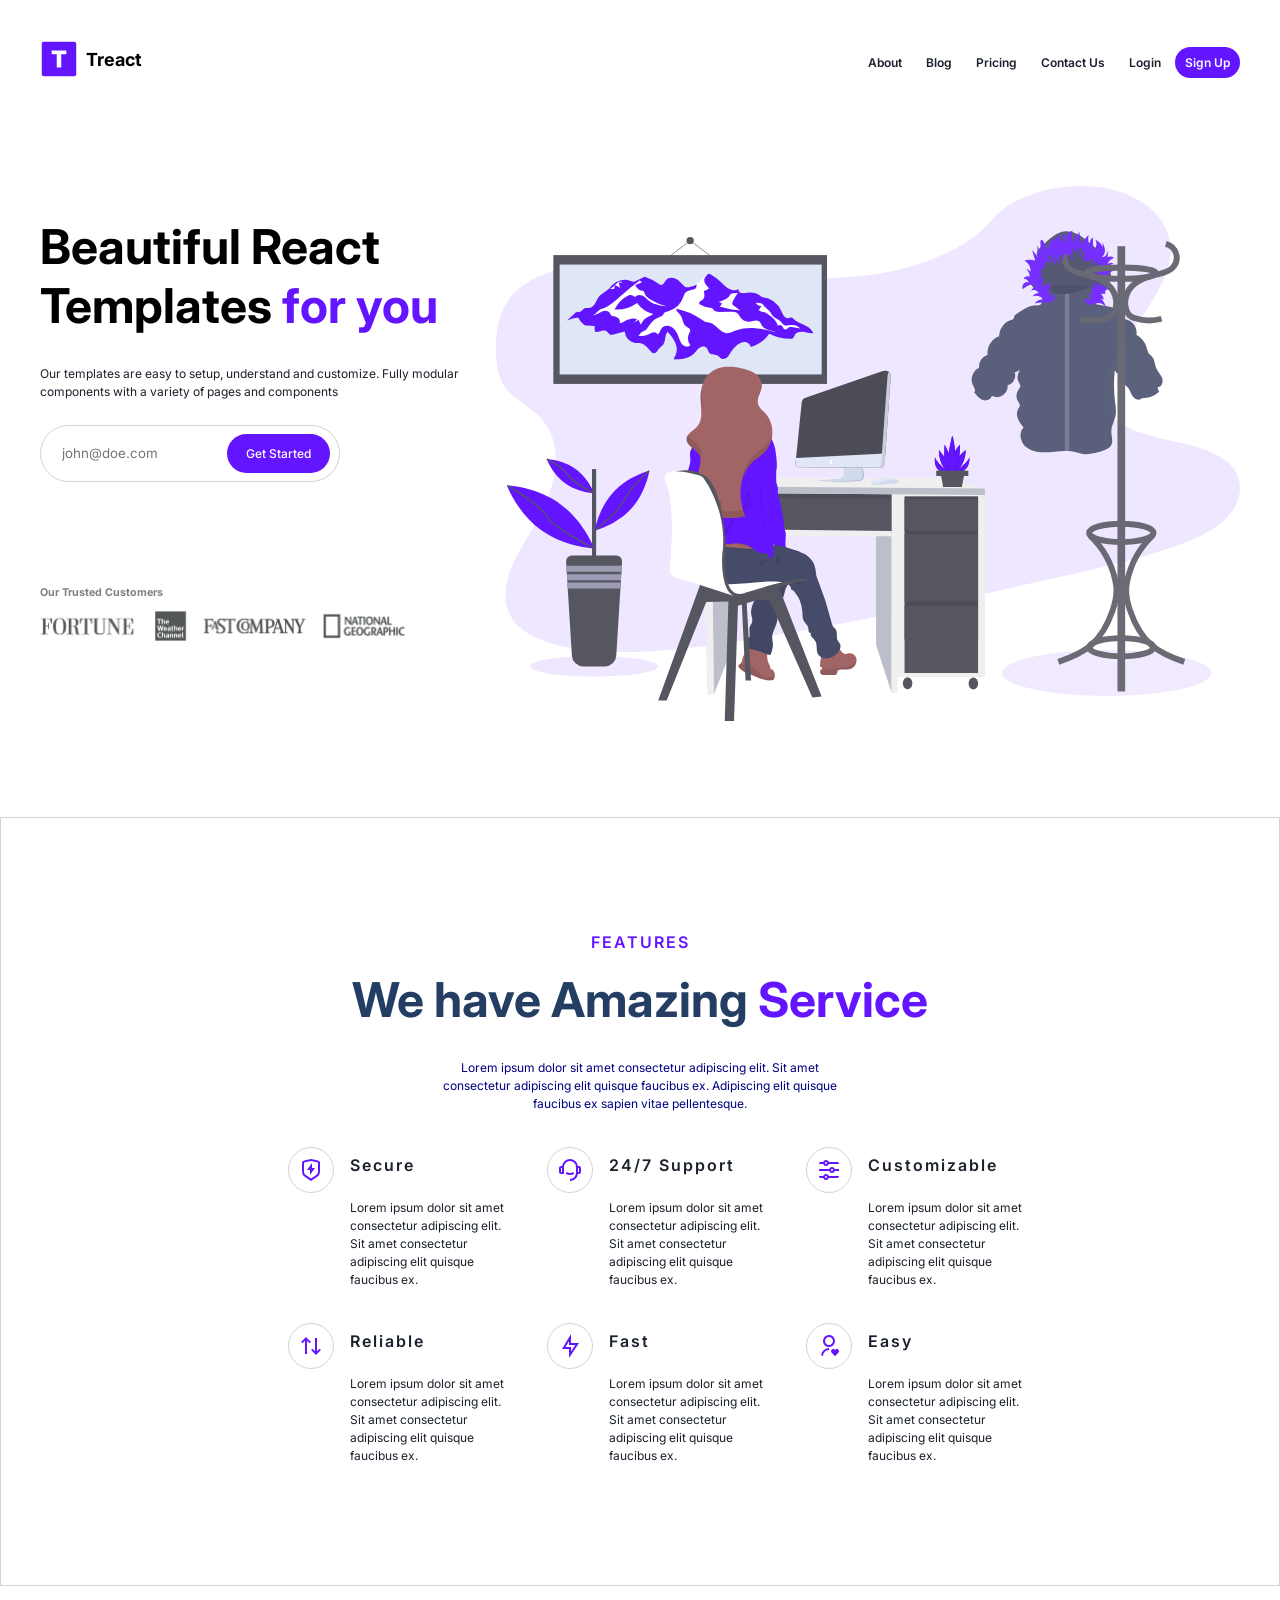
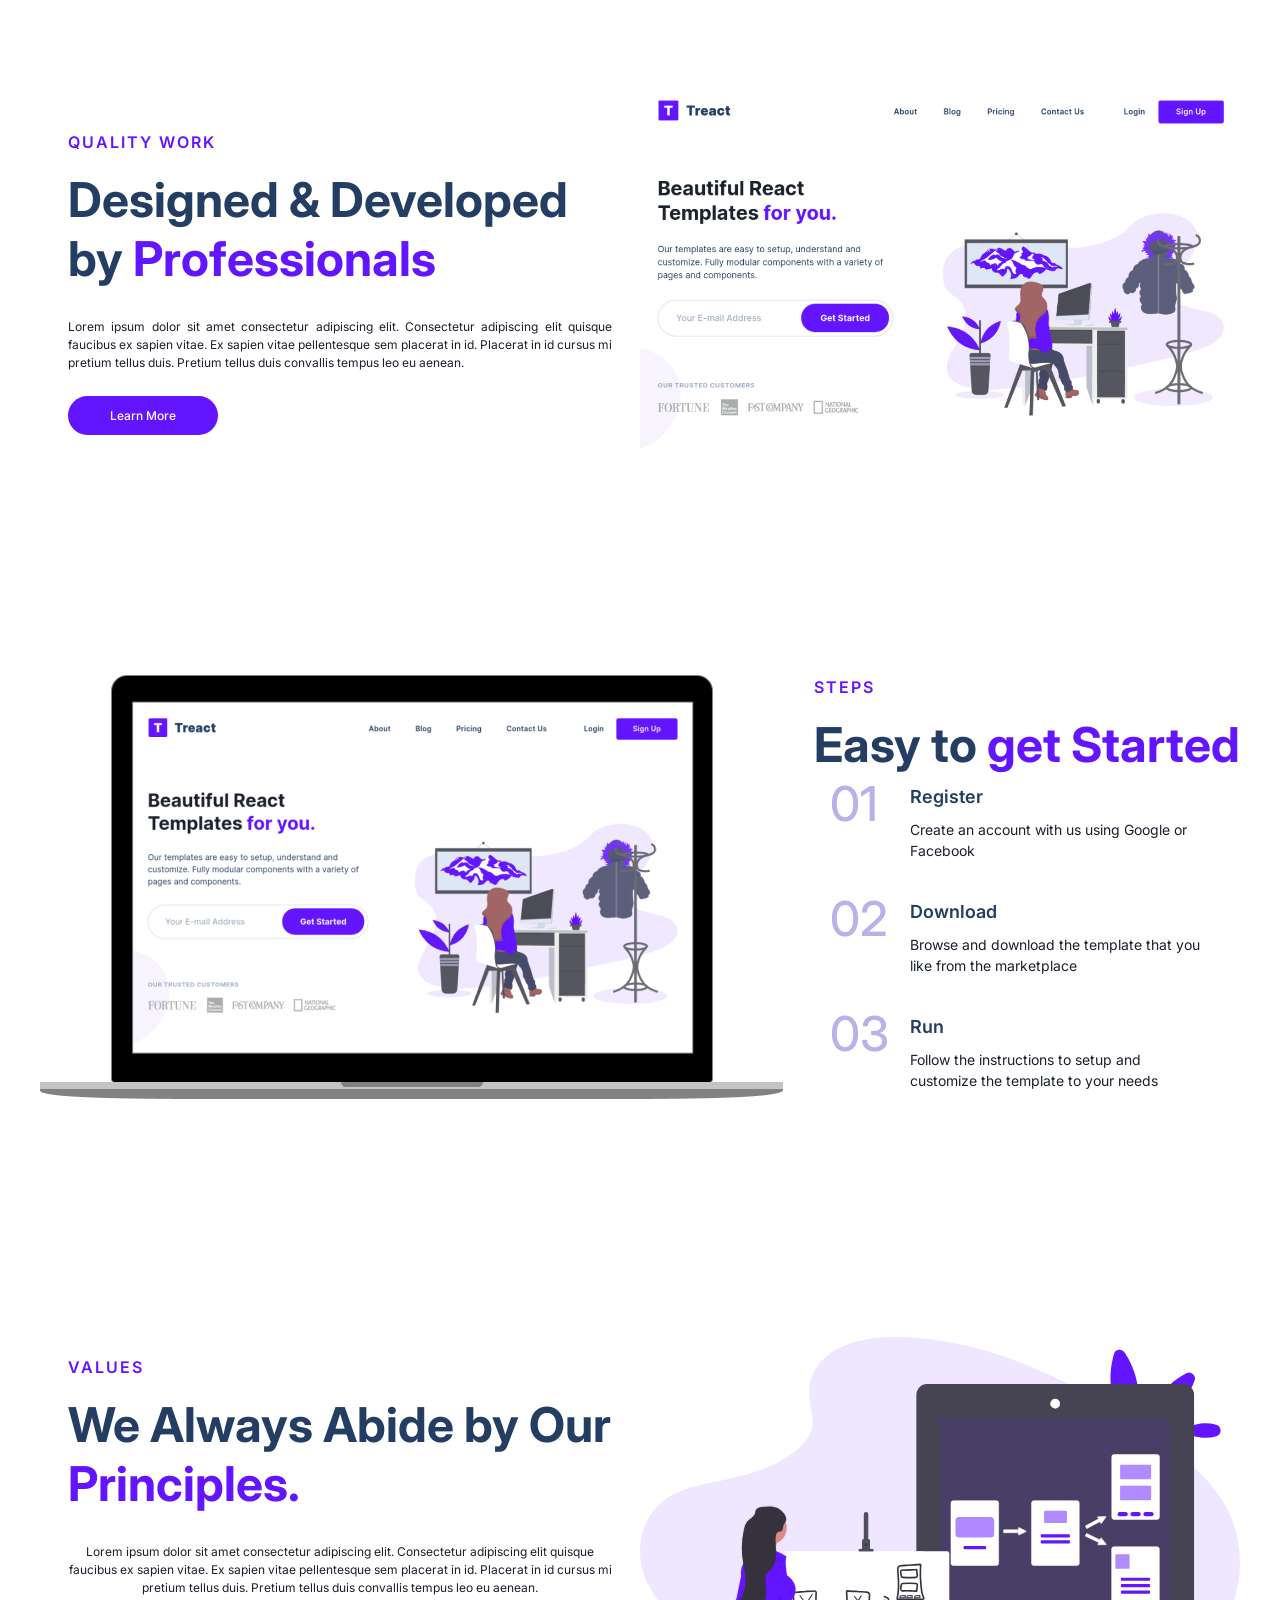
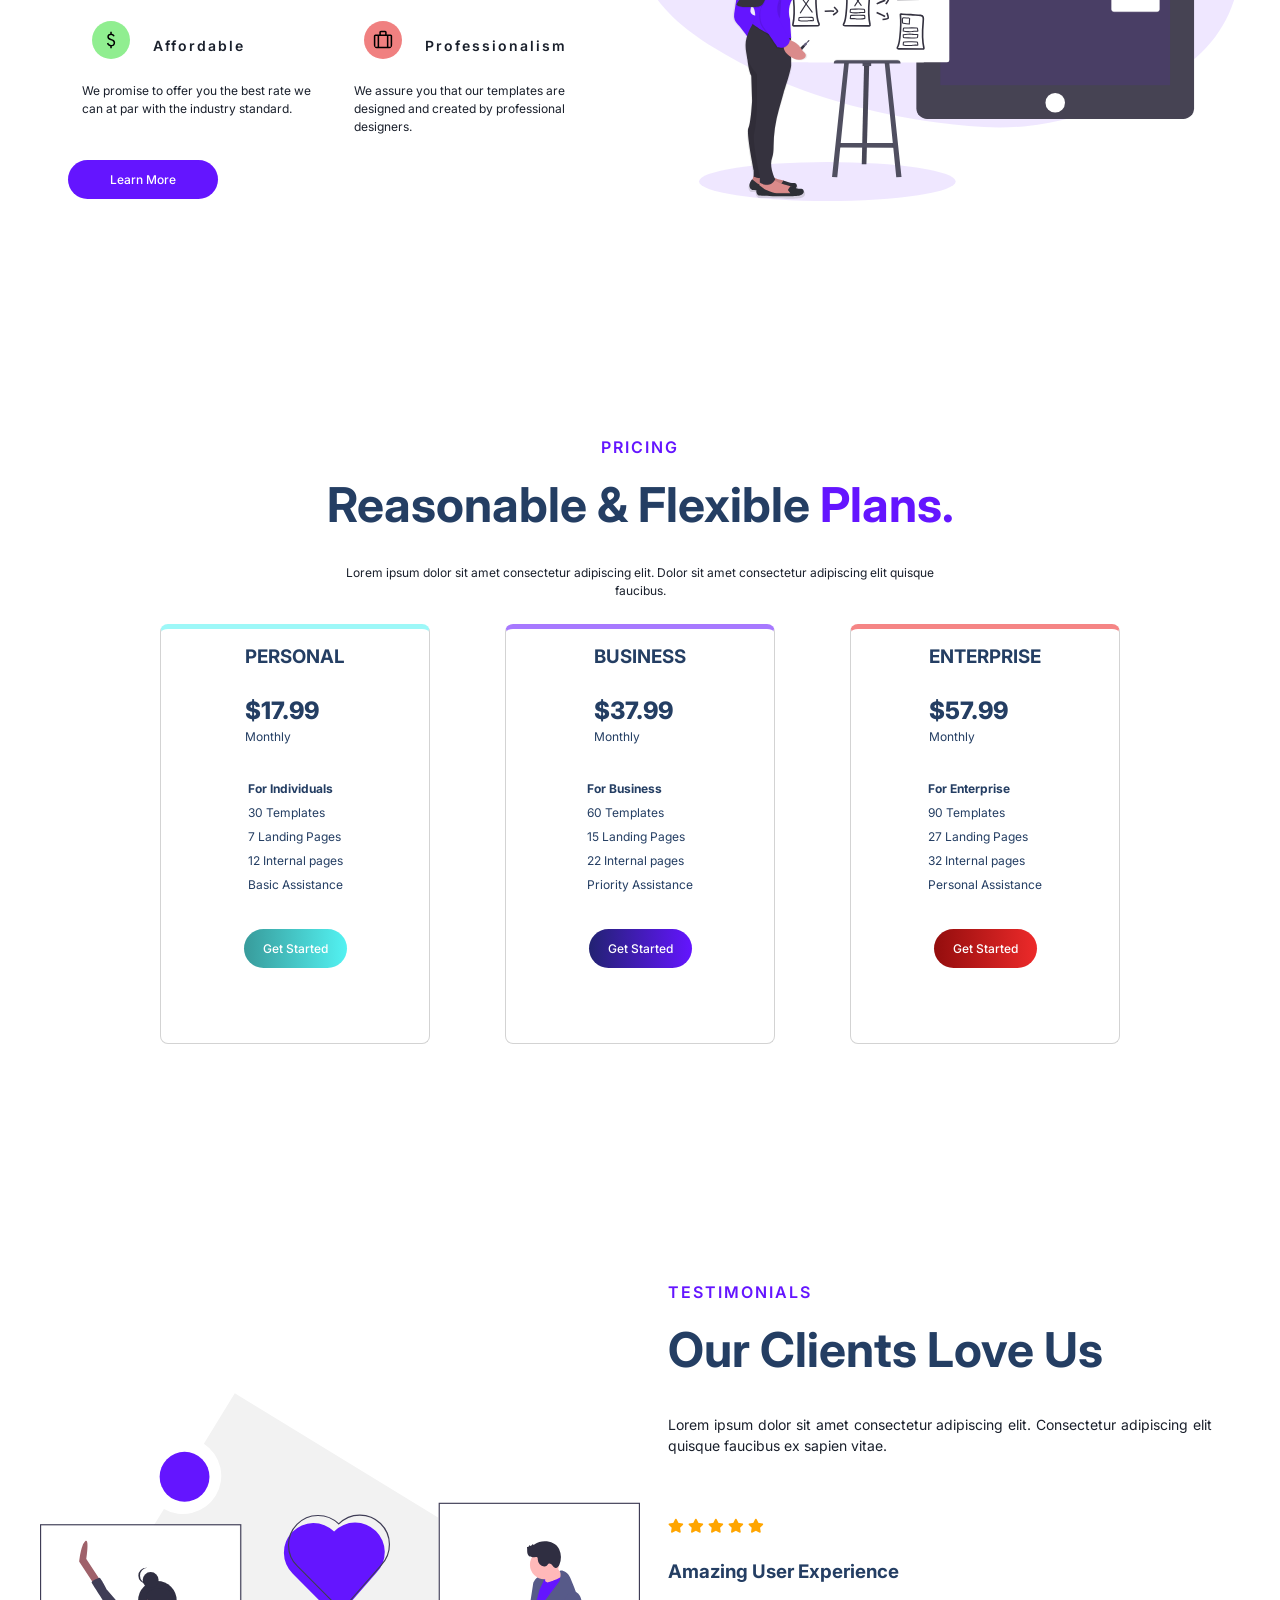
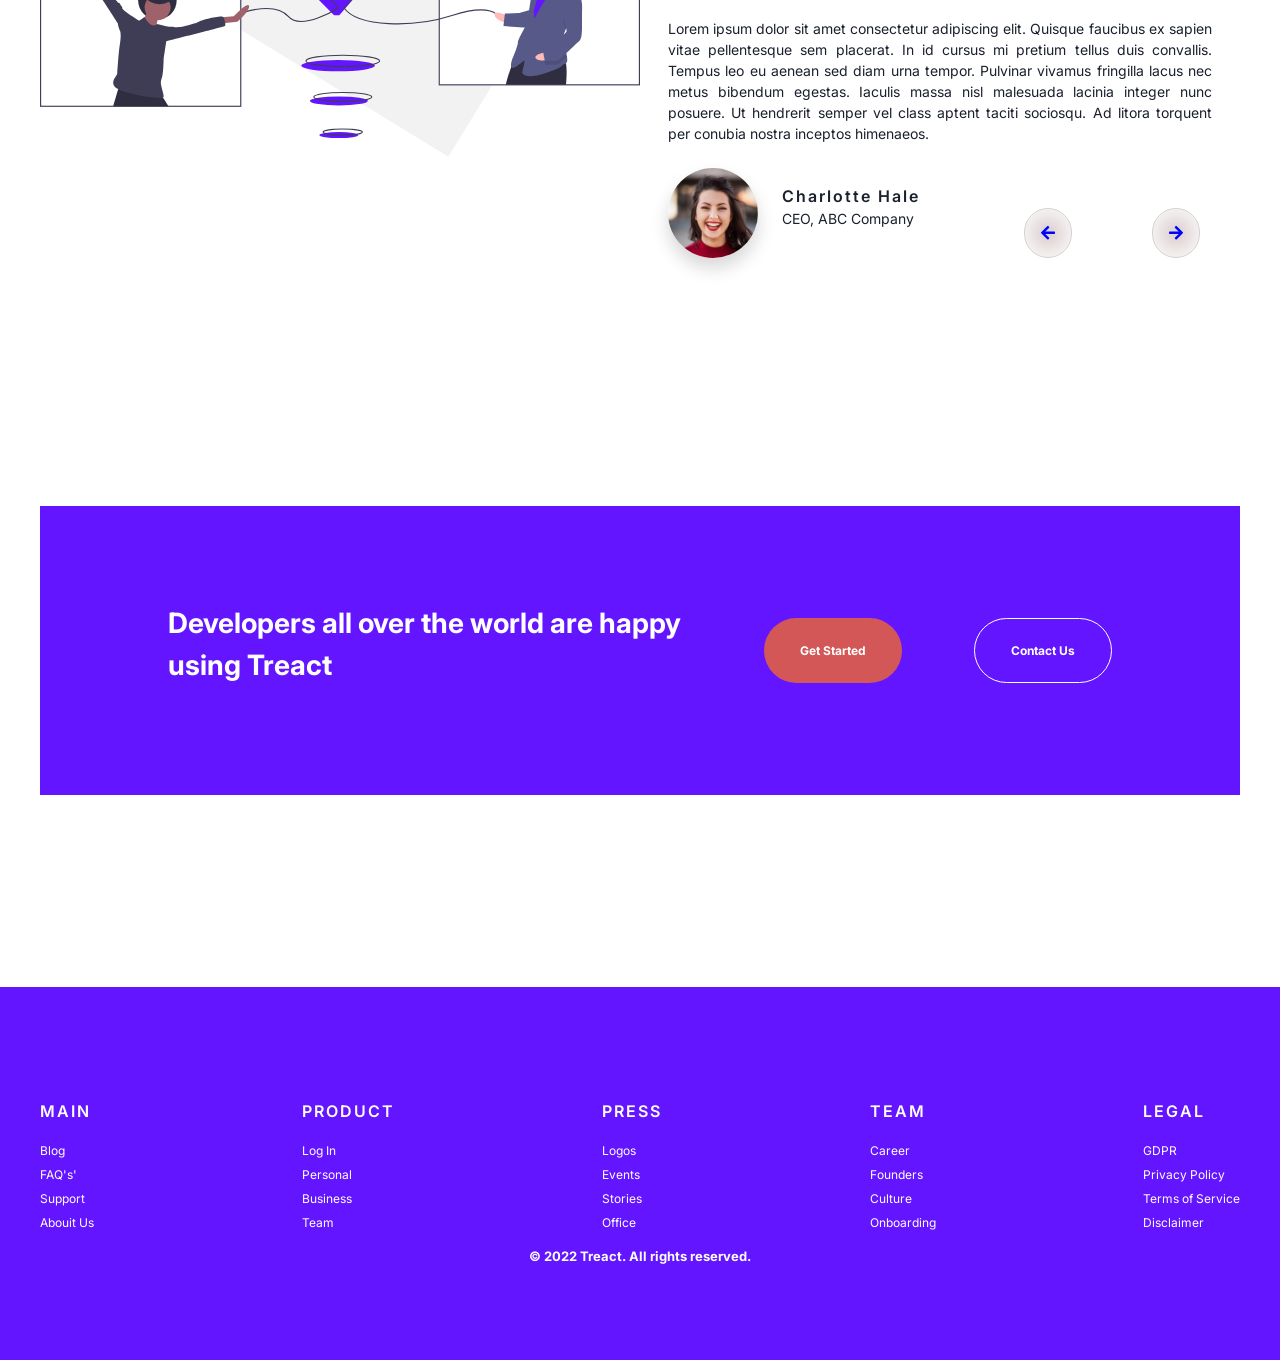
==== commit 84858547: "Add files via upload" ====
--- a/index.html
+++ b/index.html
@@ -241,8 +241,8 @@
                                     <img src="img/attach_money_42dp_000000_FILL0_wght400_GRAD0_opsz40.svg" class="values__icon" id="green" />
                                     <h4>Affordable</h4>
                                 </div>
-                                <div id="values--text">
-                                    <p>We promise to offer you the best rate we can - at par with the industry standard.</p>
+                                <div id="values__text">
+                                    <p>We promise to offer you the best rate we can at par with the industry standard.</p>
                                 </div>
                             </div>
                             <div class="values__item">
@@ -250,7 +250,7 @@
                                     <img src="img/trip_42dp_000000_FILL0_wght400_GRAD0_opsz40.svg" class="values__icon" id="red" />
                                     <h4>Professionalism</h4>
                                 </div>
-                                <div id="values--text">
+                                <div id="values__text">
                                     <p>We assure you that our templates are designed and created by professional designers.</p>
                                 </div>
                             </div>
@@ -366,6 +366,14 @@
                                 <h4>Charlotte Hale</h4>
                                 <p>CEO, ABC Company</p>
                             </div>
+                            <div class="testimonials__author--nav">
+                                <div class="nav__direction">
+                                    <span class="fa fa-arrow-left" onclick="location.reload()"></span>
+                                </div>
+                                <div class="nav__direction">
+                                    <span class="fa fa-arrow-right" onclick="location.reload()"></span>
+                                </div>
+                            </div>
                         </div>
                     </div>
             </div>
--- a/css/style.css
+++ b/css/style.css
@@ -92,7 +92,8 @@
 #quality h1, #steps h1,
 .values__content h1,
 #pricing h1,
-#testimonials h1{
+#testimonials h1,
+#features h1 {
     color: #243e63;
     font-size: 48px;
 }
@@ -559,8 +560,11 @@
             // border: 1px solid #6415ff;
         }
 
-        #values--text {
-            padding: 8px;
+        #values__text p {
+            margin-top: 1em;
+            padding: 0;
+            text-align: left;
+            width: 245px;
         }
 
         .values__item {
@@ -682,9 +686,15 @@
             width: 270px;
             height: 420px;
         }
-        .pricing__card:hover {
-            color: white;
-        }
+            /*  Win directly targets the child elements on hover */
+            .pricing__card:hover h3,
+            .pricing__card:hover h2,
+            .pricing__card:hover span,
+            .pricing__card:hover li,
+            .pricing__card:hover strong { 
+                color: white;
+                text-shadow: 1px 1px grey;
+            }
 
         #per {
             border-top: 5px solid #53f2f291;
@@ -809,6 +819,11 @@
                 .checked {
                     color: orange;
                 }
+#testimonials__author {
+    display: inline-flex;
+    flex-direction: row;
+   // justify-content: space-between;
+}
 
                 .testimonials__author {
                     width: 90px;
@@ -823,7 +838,7 @@
 
                     .testimonials__author img {
                         width: 100%;
-                        /* Improving my own picture */
+                        /* Improving picture */
                         transform: scale(1.2);
                         padding-top: 8px;
                     }
@@ -831,7 +846,8 @@
                 .testimonials__author--name {
                     padding: 0;
                     padding-top: 1em;
-                    padding-left: 7em;
+                    padding-left: 1.5em;
+                    padding-right: 1.5em;
                     //border: 1px solid lightgrey;
                 }
 
@@ -839,6 +855,36 @@
                         padding: 0;
                         margin: 0;
                     }
+
+.testimonials__author--nav {
+    display: flex;
+    flex-direction: row;
+    //justify-content: space-around;
+    //border: 1px solid lightgrey;
+    width: 150px;
+    max-width: 100%;
+}
+.nav__direction {
+    padding-top: 2.5em;
+    padding-left: 5em;
+}
+.nav__direction span {
+    border: 1px solid lightgrey;
+    border-radius: 50px;
+    margin: 0;
+    padding: 1em;
+    background: radial-gradient(circle, #dbcdcd, white);
+    colOR: BLUE;
+
+}
+.nav__direction:hover span {
+    background: radial-gradient(circle, #333131, #dbcdcd);
+    color: white;
+    cursor: pointer;
+    transition: 
+    }
+
+
                 /* 
 
 START / CALL TO ACTION ↓
@@ -874,6 +920,7 @@
                     padding: 0;
                     width: 60%;
                     padding-left: 5em;
+                    padding-top: 3em;
                     // border: 1px solid lightgrey;
                 }
 
@@ -888,12 +935,16 @@
                 #start__buttons {
                     display: flex;
                     justify-content: space-between;
-                    padding: 3em 5em;
+                    padding: 4em 5em;
                     // border: 1px solid white;
                 }
+.start__button {
+    padding: 2em 3em;
+    font-weight: 700;
+}
 
                 #start__button--start {
-                    background-color: coral;
+                    background-color: #d45757;
                 }
 
                     #start__button--start:hover {
@@ -1067,7 +1118,11 @@
                         max-width: 100%;
                         padding: 0;
                     }
-
+                    #features__paragraph--blue {
+                        padding: 0;
+                        max-width: 100%;
+                        width: 100%;
+                    }
                     @media(max-width: 640px) {
                         .row {
                             flex-direction: column;
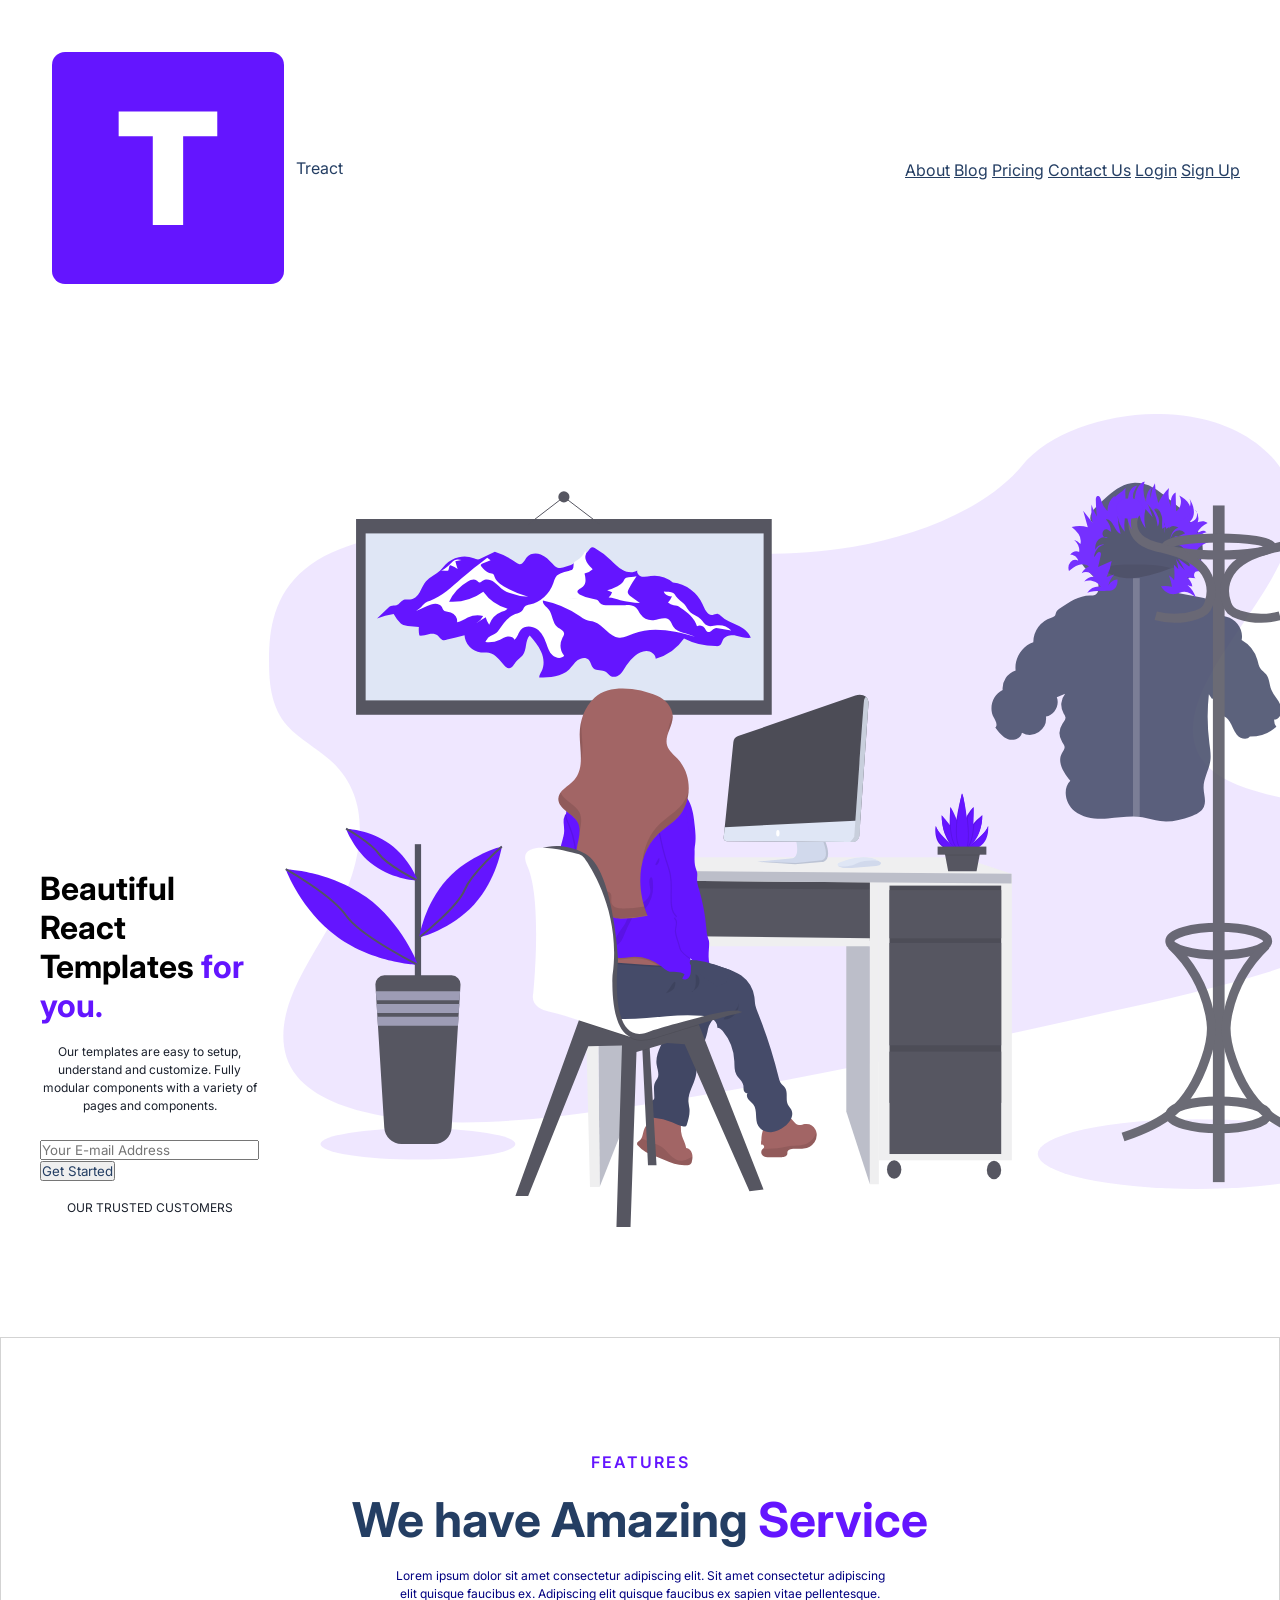
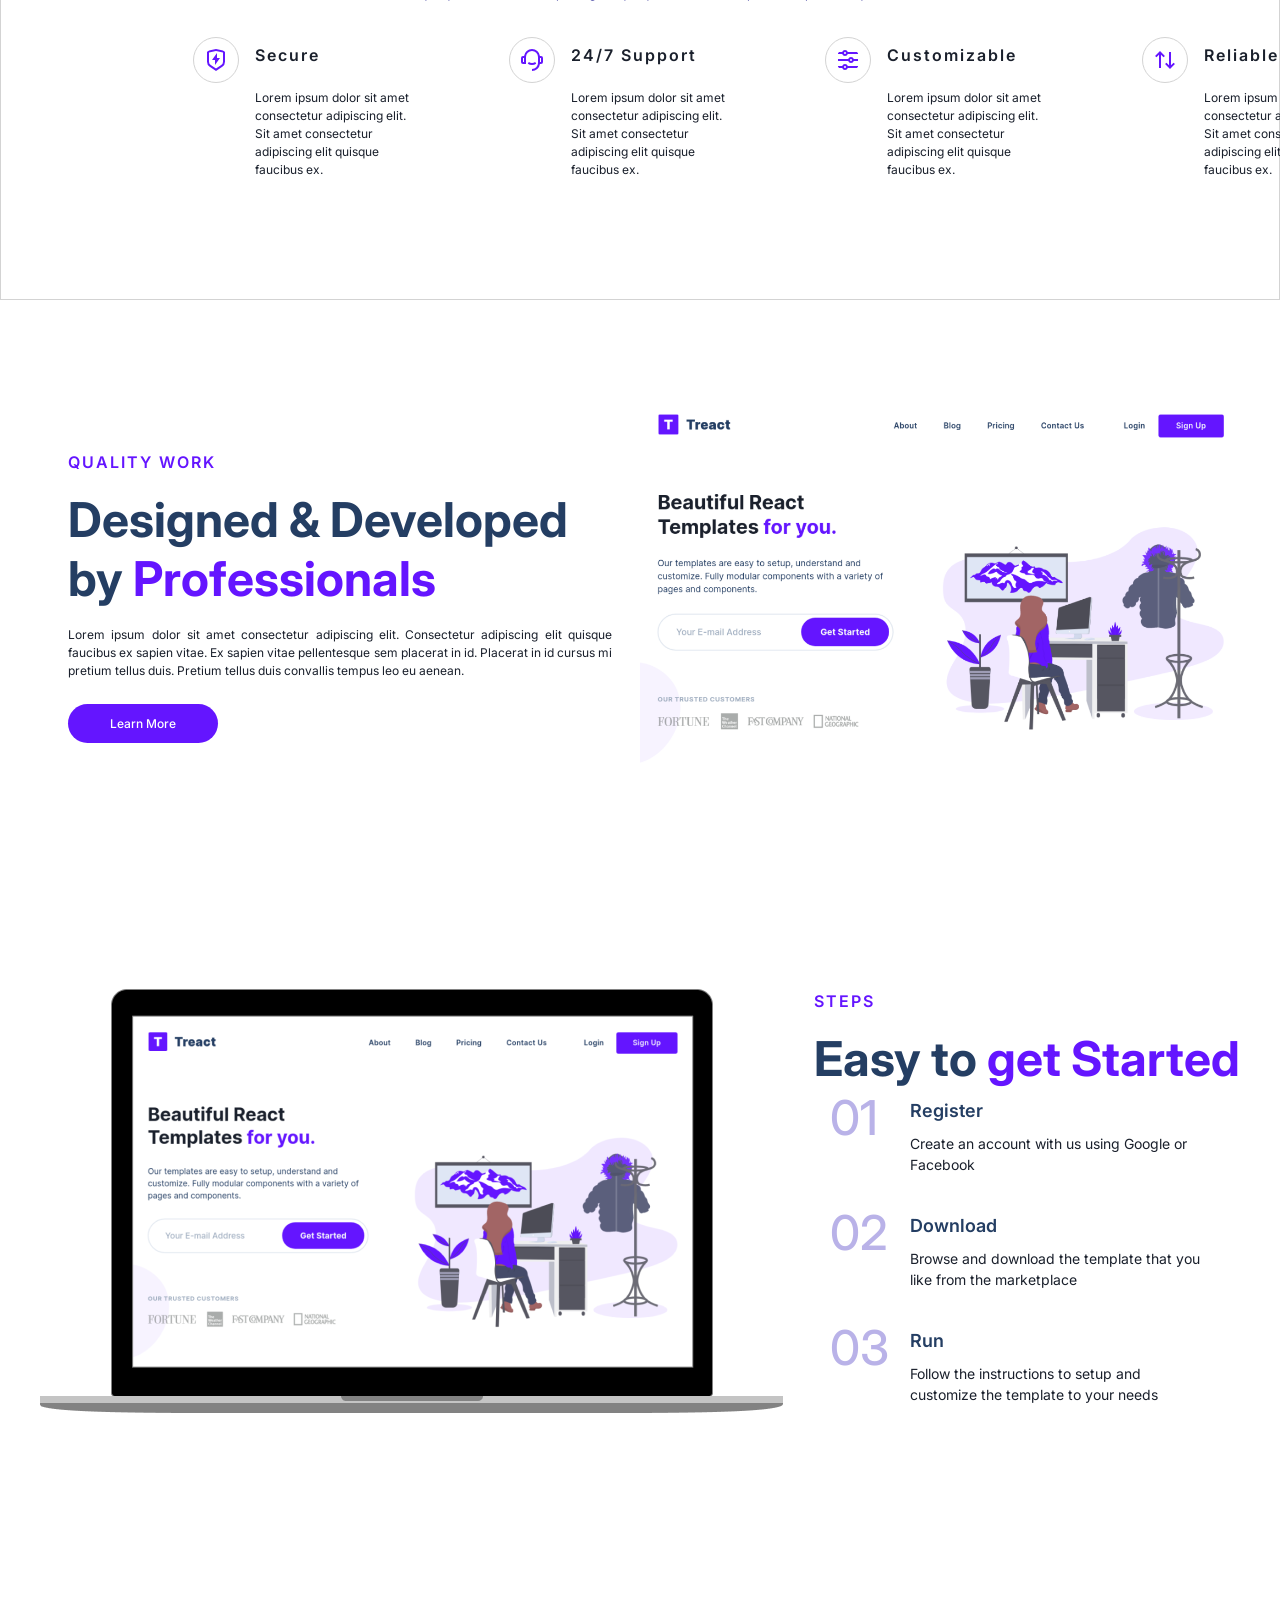
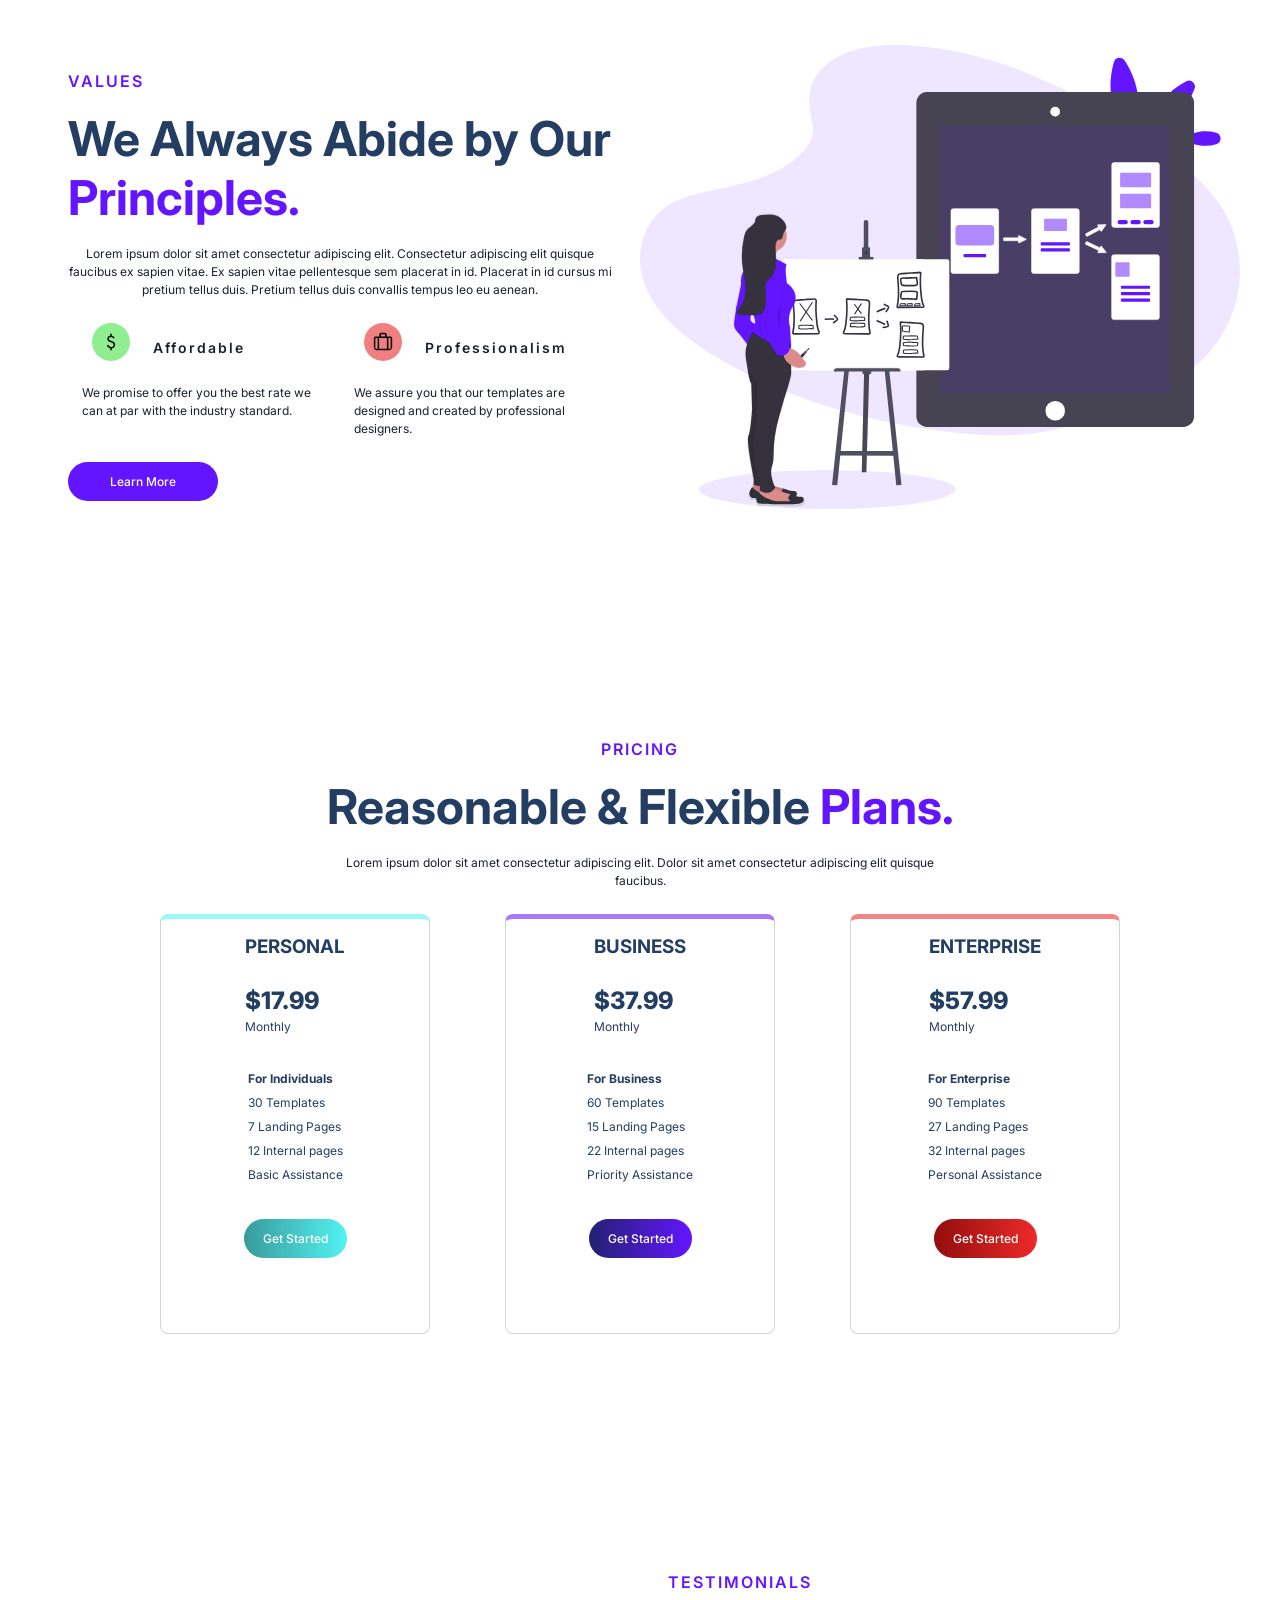
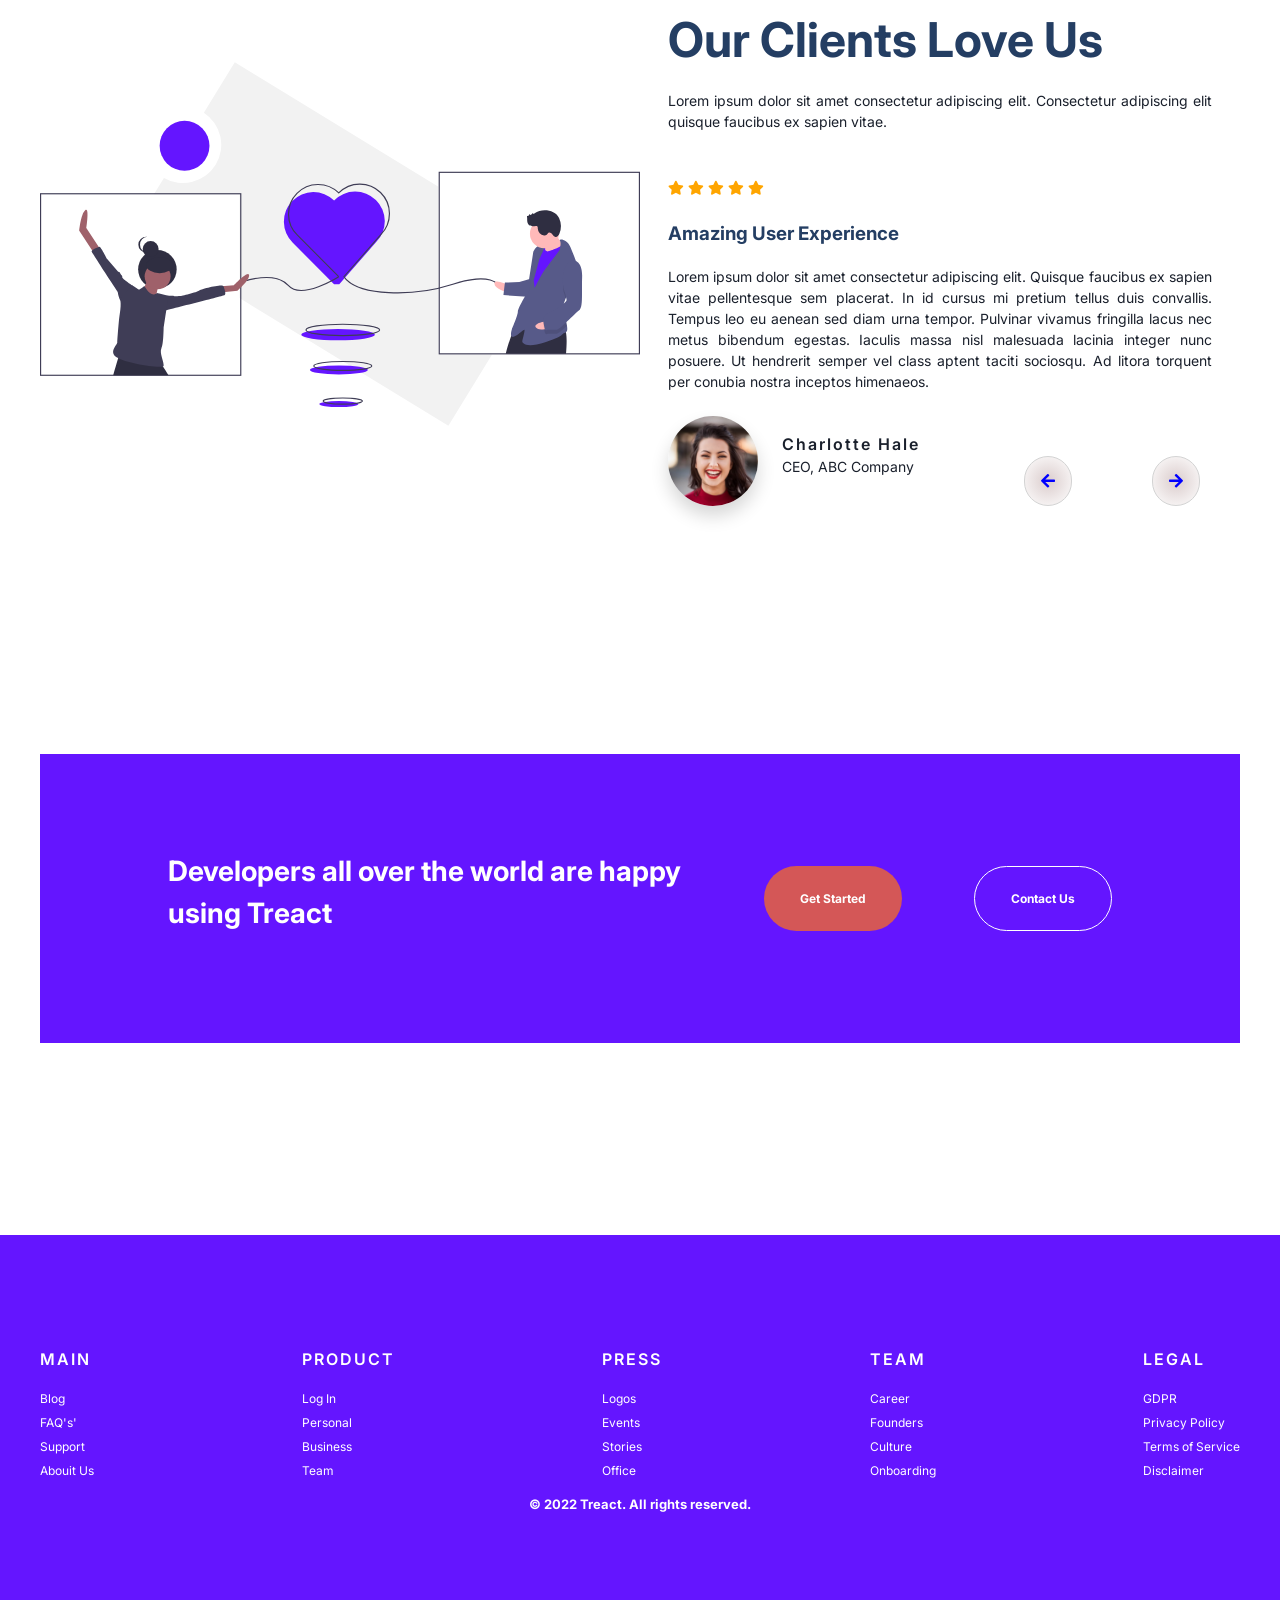
==== commit d3cc3471: "Add files via upload" ====
--- a/index.html
+++ b/index.html
@@ -5,7 +5,7 @@
     <meta charset="UTF-8">
     <meta http-equiv="X-UA-Compatible" content="IE=edge">
     <meta name="viewport" content="width=device-width, initial-scale=1.0">
-    <link rel="icon" href="https://treact.owaiskhan.me/favicon.ico" type="image/x-icon">
+    <link rel="icon" href="img/logo.2c489fc453a1783cbadacf914efa3df6.svg" type="image/x-icon">
     <title>Michael Parks portfolio 2 project</title>
     <link rel="stylesheet" href="css/style.css">
     <!-- Font Awesome Icon Library -->
@@ -23,42 +23,35 @@
         <nav>
             <div class="row nav__row">
                 <div class="nav__logo" onclick="location.reload()">
-                    <img src="img/logo.2c489fc453a1783cbadacf914efa3df6.svg" alt="logo" id="logo">
-                    <span class="nav__logo--text">Treact</span>
-                </div>
-                <div class="large__menu">
-                    <a class="modal__link
-          footer__social--link
-          link__hover-effect
-          link__hover-effect--white">About</a>
-                    <a class="modal__link
-          footer__social--link
-          link__hover-effect
-          link__hover-effect--white">Blog</a>
-                    <a class="modal__link
-          footer__social--link
-          link__hover-effect
-          link__hover-effect--white">Pricing</a>
-                    <a class="modal__link
-          footer__social--link
-          link__hover-effect
-          link__hover-effect--white">Contact Us</a>
-                    <a class="modal__link
-          footer__social--link
-          link__hover-effect
-          link__hover-effect--white">Login</a>
-                    <a class="modal__link modal__link--primary">Sign Up</a>
-                </div>
+                    <img src="img/logo.2c489fc453a1783cbadacf914efa3df6.svg" alt="logo" class="nav__logo--img">
+                    <span class="nav__logo--title">Treact</span>
+                </div>
+                <!-- Full screen menu -->
+                <div class="nav__links">
+                    <a href="#" class="nav__link">About</a>
+                    <a href="#" class="nav__link">Blog</a>
+                    <a href="#" class="nav__link">Pricing</a>
+                    <a href="#" class="nav__link">Contact Us</a>
+                    <a href="#" class="nav__link login">Login</a>
+                    <a href="#" class="nav__link nav__link--primary">Sign Up</a>
+                </div>
+                <!-- Mobile menu -->
                 <button class="btn__menu" onclick="openMenu()">
-                    <svg xmlns="http://www.w3.org/2000/svg" width="24" height="24" viewBox="0 0 24 24" fill="none"
-                         stroke="currentColor" stroke-width="2" stroke-linecap="round" stroke-linejoin="round"
+                    <svg xmlns="http://www.w3.org/2000/svg"
+                         width="24"
+                         height="24"
+                         viewBox="0 0 24 24"
+                         fill="none"
+                         stroke="currentColor"
+                         stroke-width="2"
+                         stroke-linecap="round"
+                         stroke-linejoin="round"
                          class="btn__menu--svg">
                         <line x1="3" y1="12" x2="21" y2="12"></line>
                         <line x1="3" y1="6" x2="21" y2="6"></line>
                         <line x1="3" y1="18" x2="21" y2="18"></line>
                     </svg>
                 </button>
-            </div>
         </nav>
         <div class="modal">
             <button class="btn__menu btn__menu--close" onclick="closeMenu()">
@@ -78,24 +71,38 @@
                 <a class="modal__link modal__link--primary">Sign Up</a>
             </div>
         </div>
+        <!-- End mobile menu -->
+        <!-- Begin header content -->
         <header>
             <div class="container">
                 <div class="row">
-                    <div class="header__content">
-                        <h1>Beautiful React Templates <span class="purple">for you</span></h1>
-                         <p>Our templates are easy to setup, understand and customize. Fully modular components with a variety of pages and components</p>
-                         <form action="mailto:" method="post" class="header__form">
-                            <input type="email" id="field__input" placeholder="john@doe.com" />
-                            <input type="submit" value="Get Started" id="field__button" />
-                        </form>
-                        <h6>Our Trusted Customers</h6>
-                        <img src="img/customers-logo-strip680ac7c2e8ae28161d2c.png" class="header__logo" />
-                    </div>
-                    <div id="header__img"><img src="img/design-illustration-2.6da6a00b20c07c4a9b65d1870679e1b8.svg" class="header__image" /></div>
-                </div>
+                    <div class="header__description">
+                        <h1>
+                            Beautiful React Templates <span class="purple">for you.</span>
+                        </h1>
+                        <p class="header__description--para">
+                            Our templates are easy to setup, understand and customize. Fully
+                            modular components with a variety of pages and components.
+                        </p>
+                        <div class="header__email">
+                            <input type="text"
+                                   class="header__email--input"
+                                   placeholder="Your E-mail Address" />
+                            <button class="header__email--btn">Get Started</button>
+                        </div>
+                        <p class="header__customers--title">OUR TRUSTED CUSTOMERS</p>
+                        
+                    </div>
+                    <figure class="header__img--wrapper">
+                        <img src="img/design-illustration-2.6da6a00b20c07c4a9b65d1870679e1b8.svg"
+                             class="header__img" />
+                    </figure>
+                </div>
+            </div>
         </header>
     </section>
     <main>
+
         <section id="features">
             <div class="container">
                 <div class="row__narrow">
@@ -122,8 +129,8 @@
                                     <h4>24/7 Support</h4>
                                     <p>Lorem ipsum dolor sit amet consectetur adipiscing elit. Sit amet consectetur adipiscing elit quisque faucibus ex.</p>
                                 </div>
-                             </div>
-                             <div class="features__feature">
+                            </div>
+                            <div class="features__feature">
                                 <div class="features__icon">
                                     <img src="img/customize-icon.367468c90fd796009b97fbfba67b2c6a.svg" class="features__image" />
                                 </div>
@@ -131,9 +138,7 @@
                                     <h4>Customizable</h4>
                                     <p>Lorem ipsum dolor sit amet consectetur adipiscing elit. Sit amet consectetur adipiscing elit quisque faucibus ex.</p>
                                 </div>
-                             </div>
-                        </div>
-                        <div class="col-1-of-4">
+                            </div>
                             <div class="features__feature">
                                 <div class="features__icon">
                                     <img src="img/reliable-icon.1367510a8f0a1bec76dc425d25f92f43.svg" class="features__image" />
@@ -167,6 +172,7 @@
                 </div>
             </div>
         </section>
+
         <section id="quality">
             <div class="container">
                 <div class="row">
@@ -174,16 +180,19 @@
                     <div class="quality__content">
                         <h4><span class="purple">QUALITY WORK</span> </h4>
                         <h1>Designed & Developed by <span class="purple">Professionals</span></h1>
-                        <p>Lorem ipsum dolor sit amet consectetur adipiscing elit. Consectetur adipiscing elit quisque faucibus ex sapien vitae. Ex sapien 
-                        vitae pellentesque sem placerat in id. Placerat in id cursus mi pretium tellus duis. Pretium tellus duis convallis tempus leo eu 
-                        aenean.</p>
+                        <p>
+                            Lorem ipsum dolor sit amet consectetur adipiscing elit. Consectetur adipiscing elit quisque faucibus ex sapien vitae. Ex sapien
+                            vitae pellentesque sem placerat in id. Placerat in id cursus mi pretium tellus duis. Pretium tellus duis convallis tempus leo eu
+                            aenean.
+                        </p>
                         <button class="quality__button">Learn More</button>
                     </div>
                     <div class="quality__image">
                         <img src="img/hero-screenshot-1.40a097b525c2f8c9808e.png" class="quality__img" />
                     </div>
-            </div>
+                </div>
         </section>
+
         <section id="steps">
             <div class="container">
                 <div class="row">
@@ -225,6 +234,7 @@
 
                     </div>
         </section>
+
         <section id="values">
             <div class="container">
                 <div class="row">
@@ -232,9 +242,11 @@
                     <div class="values__content">
                         <h4><span class="purple">VALUES</span></h4>
                         <h1>We Always Abide by Our <span class="purple">Principles.</span></h1>
-                        <p>Lorem ipsum dolor sit amet consectetur adipiscing elit. Consectetur adipiscing elit quisque faucibus ex sapien vitae. Ex sapien
-                         vitae pellentesque sem placerat in id. Placerat in id cursus mi pretium tellus duis. Pretium tellus
-                          duis convallis tempus leo eu aenean.</p>
+                        <p>
+                            Lorem ipsum dolor sit amet consectetur adipiscing elit. Consectetur adipiscing elit quisque faucibus ex sapien vitae. Ex sapien
+                            vitae pellentesque sem placerat in id. Placerat in id cursus mi pretium tellus duis. Pretium tellus
+                            duis convallis tempus leo eu aenean.
+                        </p>
                         <div class="values__feature">
                             <div class="values__item">
                                 <div id="values--icon">
@@ -263,6 +275,7 @@
                 </div>
             </div>
         </section>
+
         <section id="pricing">
             <div class="container">
                 <div class="row">
@@ -332,67 +345,71 @@
                 </div>
             </div>
         </section>
-        <section id="testimonials">
-            <div class="container">
-                <div class="row">
-                    <!--  Enter Testimonials Section<  -->
-                    <div class="testimonials__image">
-                        <img src="img/love-illustration.c759090fa833369ad6ffb6eb19cacb3e.svg" />
-                    </div>
-                    <div class="testimonials__content">
-                        <h4><span class="purple">TESTIMONIALS</span></h4>
-
-                        <h1>Our Clients Love Us</h1>
-                        <p>Lorem ipsum dolor sit amet consectetur adipiscing elit. Consectetur adipiscing elit quisque faucibus ex sapien vitae.</p>
-                        <p>
-                            <span class="fa fa-star checked"></span>
-                            <span class="fa fa-star checked"></span>
-                            <span class="fa fa-star checked"></span>
-                            <span class="fa fa-star checked"></span>
-                            <span class="fa fa-star checked"></span>
-                        </p>
-                            <h3>Amazing User Experience</h3>
-                        <p>
-                            Lorem ipsum dolor sit amet consectetur adipiscing elit. Quisque faucibus ex sapien vitae pellentesque sem placerat. In id cursus
-                            mi pretium tellus duis convallis. Tempus leo eu aenean sed diam urna tempor. Pulvinar vivamus fringilla lacus nec metus bibendum
-                            egestas. Iaculis massa nisl malesuada lacinia integer nunc posuere. Ut hendrerit semper vel class aptent taciti sociosqu. Ad litora
-                            torquent per conubia nostra inceptos himenaeos.
-                        </p>
-                        <div id="testimonials__author">
-                            <div class="testimonials__author">
-                                <img src="img/photo-1494790108377-be9c29b29330.avif" />
-                            </div>
-                            <div class="testimonials__author--name">
-                                <h4>Charlotte Hale</h4>
-                                <p>CEO, ABC Company</p>
-                            </div>
-                            <div class="testimonials__author--nav">
-                                <div class="nav__direction">
-                                    <span class="fa fa-arrow-left" onclick="location.reload()"></span>
-                                </div>
-                                <div class="nav__direction">
-                                    <span class="fa fa-arrow-right" onclick="location.reload()"></span>
-                                </div>
-                            </div>
-                        </div>
-                    </div>
-            </div>
-        </section>
-        <section id="start">
-            <div class="container">
-                <div class="row">
-                    <!--  Enter "Start"/Call to action section  -->
-                    <div class="start__content">
-                        <div id="start__text"><h2>Developers all over the world are happy using Treact</h2></div>
-                        <div id="start__buttons">
-                            <button class="start__button" id="start__button--start">Get Started</button>
-                            <button class="start__button" id="start__button--contact">Contact Us</button>
-                        </div>
-                    </div>
-                </div>
-            </div>
-        </section>
+        
+    <section id="testimonials">
+        <div class="container">
+            <div class="row">
+                <!--  Enter Testimonials Section<  -->
+                <div class="testimonials__image">
+                    <img src="img/love-illustration.c759090fa833369ad6ffb6eb19cacb3e.svg" />
+                </div>
+                <div class="testimonials__content">
+                    <h4><span class="purple">TESTIMONIALS</span></h4>
+
+                    <h1>Our Clients Love Us</h1>
+                    <p>Lorem ipsum dolor sit amet consectetur adipiscing elit. Consectetur adipiscing elit quisque faucibus ex sapien vitae.</p>
+                    <p>
+                        <span class="fa fa-star checked"></span>
+                        <span class="fa fa-star checked"></span>
+                        <span class="fa fa-star checked"></span>
+                        <span class="fa fa-star checked"></span>
+                        <span class="fa fa-star checked"></span>
+                    </p>
+                        <h3>Amazing User Experience</h3>
+                    <p>
+                        Lorem ipsum dolor sit amet consectetur adipiscing elit. Quisque faucibus ex sapien vitae pellentesque sem placerat. In id cursus
+                        mi pretium tellus duis convallis. Tempus leo eu aenean sed diam urna tempor. Pulvinar vivamus fringilla lacus nec metus bibendum
+                        egestas. Iaculis massa nisl malesuada lacinia integer nunc posuere. Ut hendrerit semper vel class aptent taciti sociosqu. Ad litora
+                        torquent per conubia nostra inceptos himenaeos.
+                    </p>
+                    <div id="testimonials__author">
+                        <div class="testimonials__author">
+                            <img src="img/photo-1494790108377-be9c29b29330.avif" />
+                        </div>
+                        <div class="testimonials__author--name">
+                            <h4>Charlotte Hale</h4>
+                            <p>CEO, ABC Company</p>
+                        </div>
+                        <div class="testimonials__author--nav">
+                            <div class="nav__direction">
+                                <span class="fa fa-arrow-left" onclick="location.reload()"></span>
+                            </div>
+                            <div class="nav__direction">
+                                <span class="fa fa-arrow-right" onclick="location.reload()"></span>
+                            </div>
+                        </div>
+                    </div>
+                </div>
+        </div>
+    </section>
+    
+    <section id="start">
+        <div class="container">
+            <div class="row">
+                <!--  Enter "Start"/Call to action section  -->
+                <div class="start__content">
+                    <div id="start__text"><h2>Developers all over the world are happy using Treact</h2></div>
+                    <div id="start__buttons">
+                        <button class="start__button" id="start__button--start">Get Started</button>
+                        <button class="start__button" id="start__button--contact">Contact Us</button>
+                    </div>
+                </div>
+            </div>
+        </div>
+    </section>
+    
     </main>
+    
     <footer>
         <div class="row footer__row">
             <!--  Enter Footer  -->
@@ -448,6 +465,7 @@
             </div>
         </div>
     </footer>
+
 </body>
 
 </html>
--- a/css/style.css
+++ b/css/style.css
@@ -16,7 +16,7 @@
     font-size: 12px;
     line-height: 1.5;
     color: #1a202c;
-    margin-top: 2.5em;
+    margin-top: 1.5em;
     margin-bottom: 24px;
     max-width: 100%;
     text-align: center;
@@ -57,6 +57,7 @@
 }
 
 h1 h2 h3 h4 h5 h6 {
+    max-width: 100%;
     font-weight: 800;
     line-height: 1.5;
     //font-family: 'lato', serif;
@@ -103,6 +104,7 @@
 .quality__image img, .values__image img,
 .steps__image img, .header__image img,
 .testimonials__image img {
+    max-width: 100%;
     width: 100%;
     height: auto;
     border-radius: 8px;
@@ -376,16 +378,19 @@
     display: flex;
     flex-direction: column;
     align-items: center;
+    max-width: 100%;
     //border: 1px solid lightgrey;
 }
-#features .row {
-    padding-left: 10em;
-}
+    #features .row {
+        padding-left: 10em;
+        max-width: 100%;
+        // border: 1px solid #6415ff;
+    }
 .col-1-of-4 {
     display: flex;
     flex-direction: row;
     justify-content: space-evenly;
-    //border: 1px solid lightgrey;
+    // border: 1px solid lightgrey;
     max-width: 90%;
 }
 .features__feature {
@@ -399,6 +404,7 @@
     color: navy;
     width: 50%;
     padding: 0 3.5rem;
+    // border: 1px solid #6415ff;
 }
 
 .features__icon {
@@ -411,7 +417,7 @@
 .features__text {
     margin: 0;
    width: 20rem;
-    //max-width: 100%;
+    max-width: 100%;
    // border: 1px solid #6415ff;
     height: 100%;
 }
@@ -477,6 +483,7 @@
     flex-direction: column;
     justify-content: space-between;
     padding-left: 0.5em;
+    max-width: 100%
 }
 .steps__content h4 {
     color: #243e63;
@@ -510,7 +517,7 @@
     font-weight: 600;
     line-height: 2.5;
     padding: 0;
-    //border: 1px solid lightgrey;
+   // border: 1px solid lightgrey;
 }
 .steps__feature p {
     text-align:left;
@@ -822,7 +829,6 @@
 #testimonials__author {
     display: inline-flex;
     flex-direction: row;
-   // justify-content: space-between;
 }
 
                 .testimonials__author {
@@ -1045,84 +1051,123 @@
                     }
                 }
 
-                @media(max-width: 768px) {
-                    #quality .row,
-                    #values .row {
-                        flex-direction: column-reverse;
-                    }
-
-                    #steps .row,
-                    #testimonials .row,
-                    .col-1-of-4,
-                    #quality .row,
-                    .values__feature,
-                    .pricing__cards,
-                    .start__content, .footer__content {
-                        flex-direction: column;
-                        align-items: center;
-                        justify-items: flex-end;
-                    }
-
-                        .footer__content li {
-                            width: 200px;
-                            // border: 1px solid lightgrey;
-                        }
-
-                    #start__text, #start__buttons {
-                        width: 100%;
-                    }
-
-
-                    .values__content {
-                        align-items: flex-start;
-                        max-width: 100%;
-                        padding: 0;
-                    }
-
-                    .large__menu {
-                        display: hidden;
-                        visibility: hidden;
-                    }
-
-                    #pricing .row {
-                        margin-top: 40px;
-                    }
-
-                    .features__feature {
-                        flex-direction: column;
-                        align-items: center;
-                        //border: 1px solid #6415ff;
-                        width: 60%;
-                        padding-left: 1em;
-                    }
-
-                        .features__feature p {
-                            //border: 1px solid #6415ff;
-                            max-width: 100%;
-                        }
-
-
-                    .features__text {
-                        padding-right: 0;
-                        text-align: center;
-                    }
-
-                    #quality .container {
-                        padding: 0;
-                    }
-
-                    .quality__content, .quality__image,
-                    .header__content, .header__image, .header__img,
-                    .values__image, #pricing p, .testimonials__content, .testimonials__image,
-                    #start__text, #start__buttons {
-                        max-width: 100%;
-                        padding: 0;
-                    }
-                    #features__paragraph--blue {
-                        padding: 0;
-                        max-width: 100%;
-                        width: 100%;
-                    }
+@media(max-width: 768px) {
+    #quality .row,
+    #values .row {
+        flex-direction: column-reverse;
+    }
+
+    #steps .row,
+    #testimonials .row,
+    .col-1-of-4,
+    #quality .row,
+    .values__feature,
+    .pricing__cards, .steps__content,
+    .start__content, .footer__content {
+        flex-direction: column;
+        align-items: center;
+        justify-items: flex-end;
+    }
+
+        .footer__content li {
+            width: 200px;
+            // border: 1px solid lightgrey;
+        }
+
+    #start__text, #start__buttons {
+        width: 100%;
+    }
+
+
+    .values__content {
+        align-items: flex-start;
+        max-width: 100%;
+        padding: 0;
+    }
+
+    .large__menu {
+        display: hidden;
+        visibility: hidden;
+    }
+
+    #pricing .row {
+        margin-top: 40px;
+    }
+
+    .features__feature {
+        flex-direction: column;
+        align-items: center;
+        //border: 1px solid #6415ff;
+        width: 60%;
+        padding-left: 1em;
+    }
+
+        .features__feature p {
+            // border: 1px solid #6415ff;
+            max-width: 100%;
+        }
+
+
+    .features__text {
+        padding-right: 0;
+        text-align: center;
+    }
+
+    #quality .container {
+        padding: 0;
+    }
+
+    .quality__content, .quality__image,
+    .header__content, .header__image, .header__img,
+    .values__image, #pricing p, .testimonials__content, .testimonials__image,
+    #start__text, #start__buttons {
+        max-width: 100%;
+        padding: 0;
+    }
+
+    #features__paragraph--blue {
+        padding: 0;
+        max-width: 100%;
+        width: 100%;
+    }
+
+    #features .row {
+        margin: 0;
+        padding: 0;
+        max-width: 100%;
+        // width: 300px;
+    }
+
+    .features__feature {
+        max-width: 100%;
+        width: 400px;
+        margin: 0;
+    }
+
+    .col-1-of-4 {
+        max-width: 100%;
+        width: 300px;
+    }
+
+    #start__buttons, .testimonials__author--nav {
+        display: flex;
+        flex-direction: column;
+        align-items: center;
+        //border: 1px solid #6415ff;
+    }
+    .start__button {
+        margin: 1em;
+    }
+    .nav__direction {
+        margin: 0;
+        padding: 0;
+        //border: 1px solid #6415ff;
+        height: 60px;
+    }
+
+
+}
+
                     @media(max-width: 640px) {
                         .row {
                             flex-direction: column;
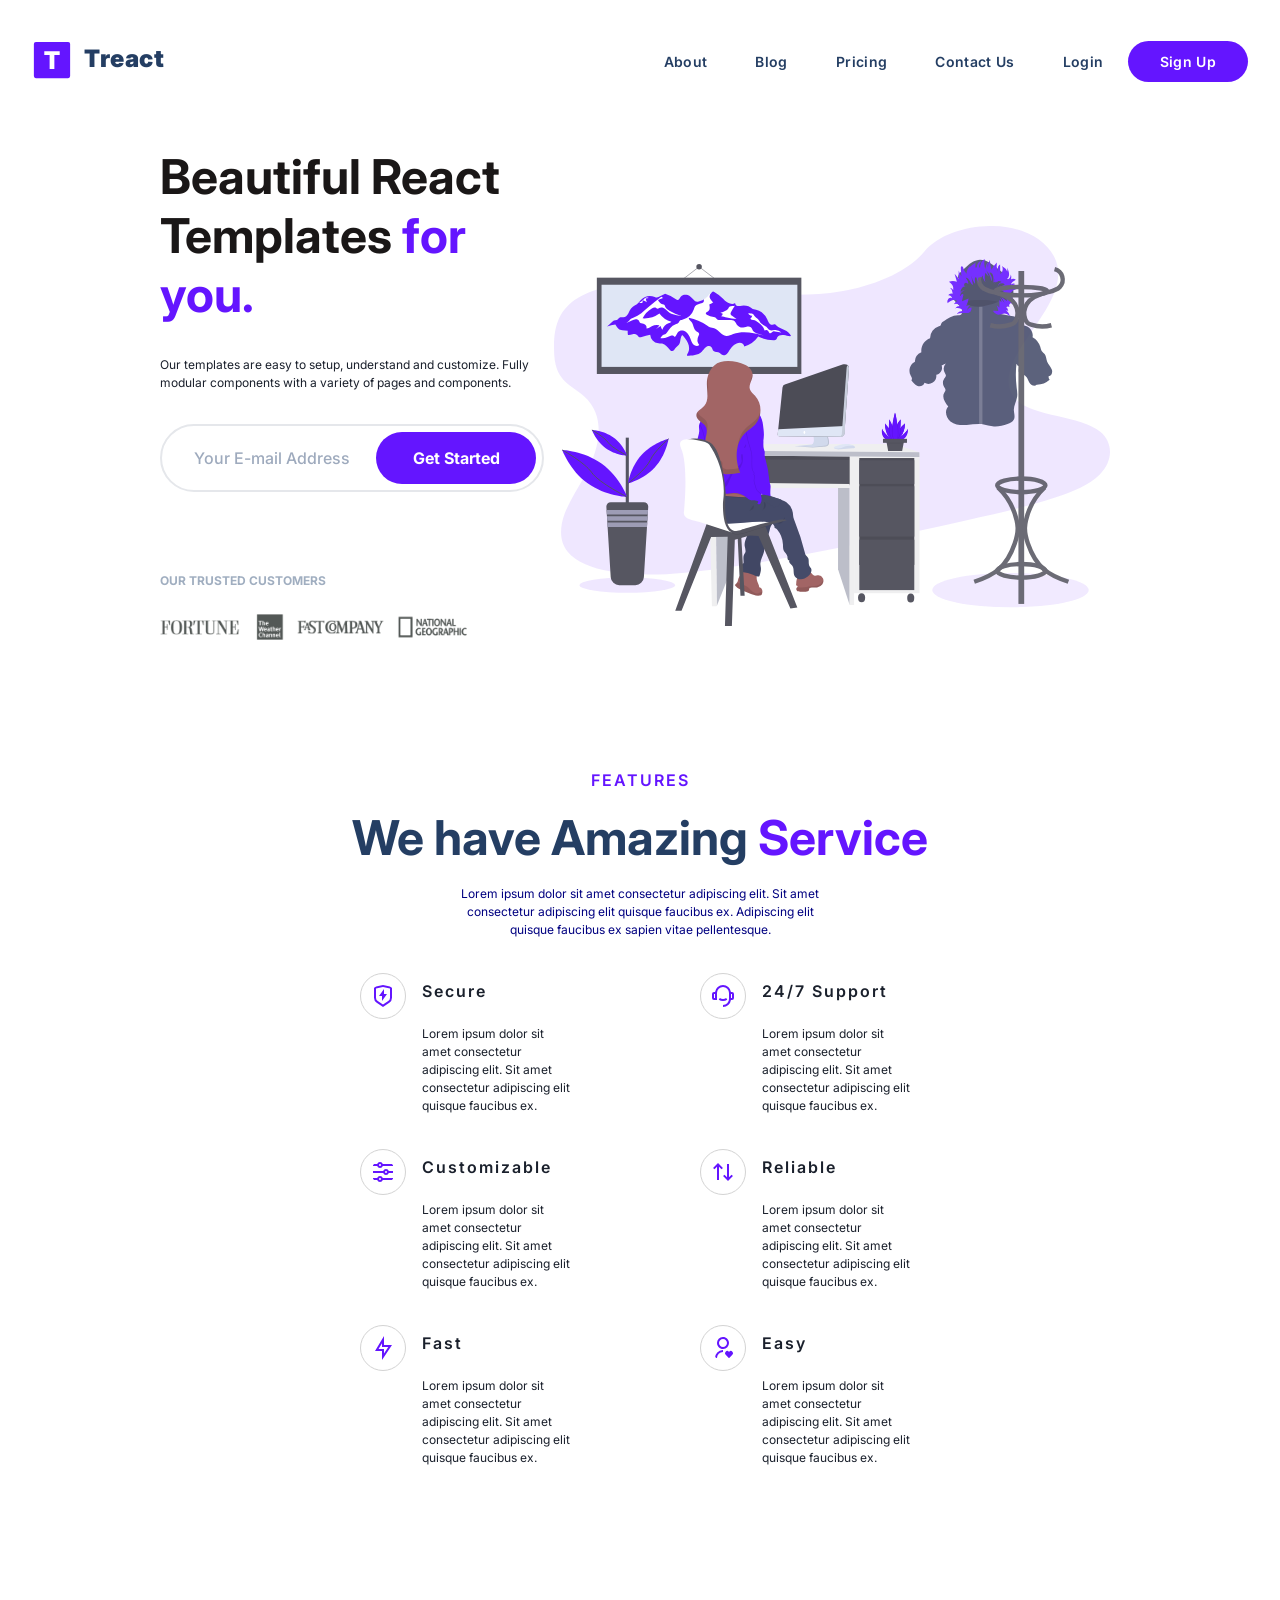
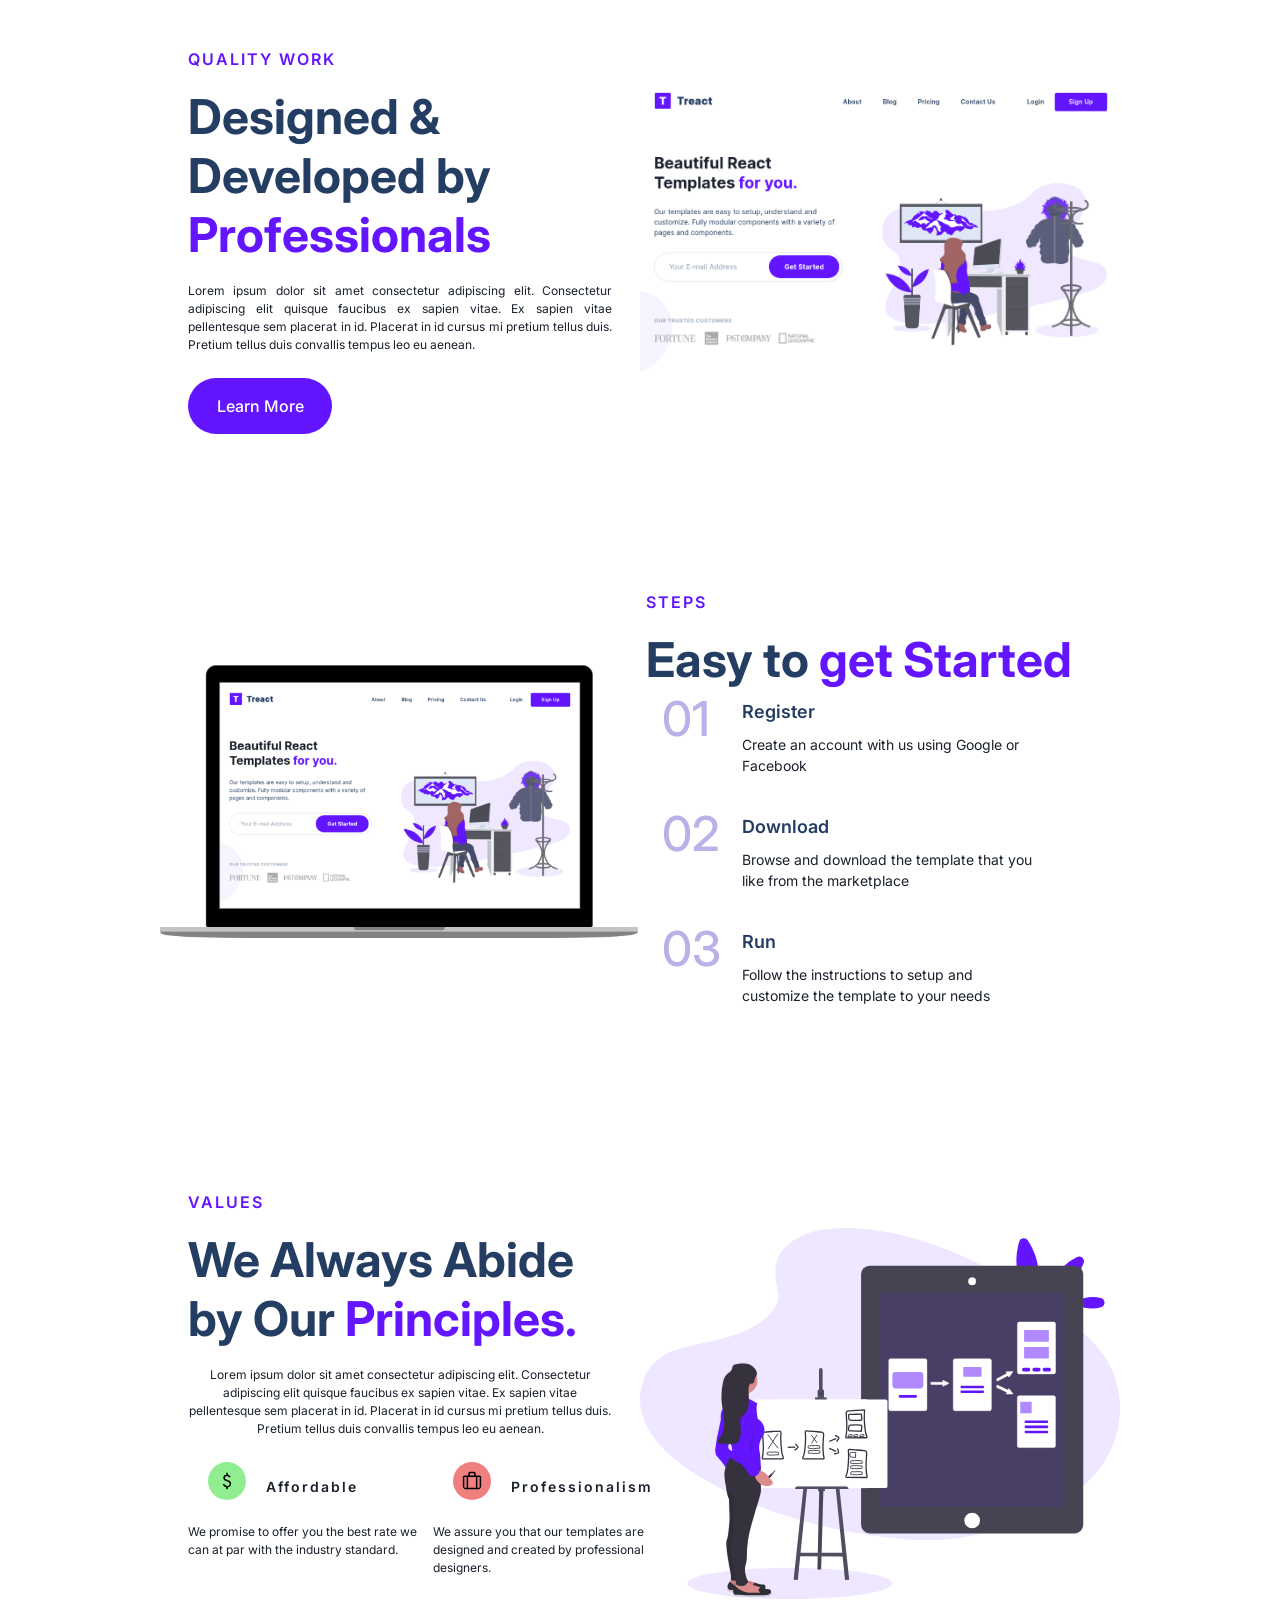
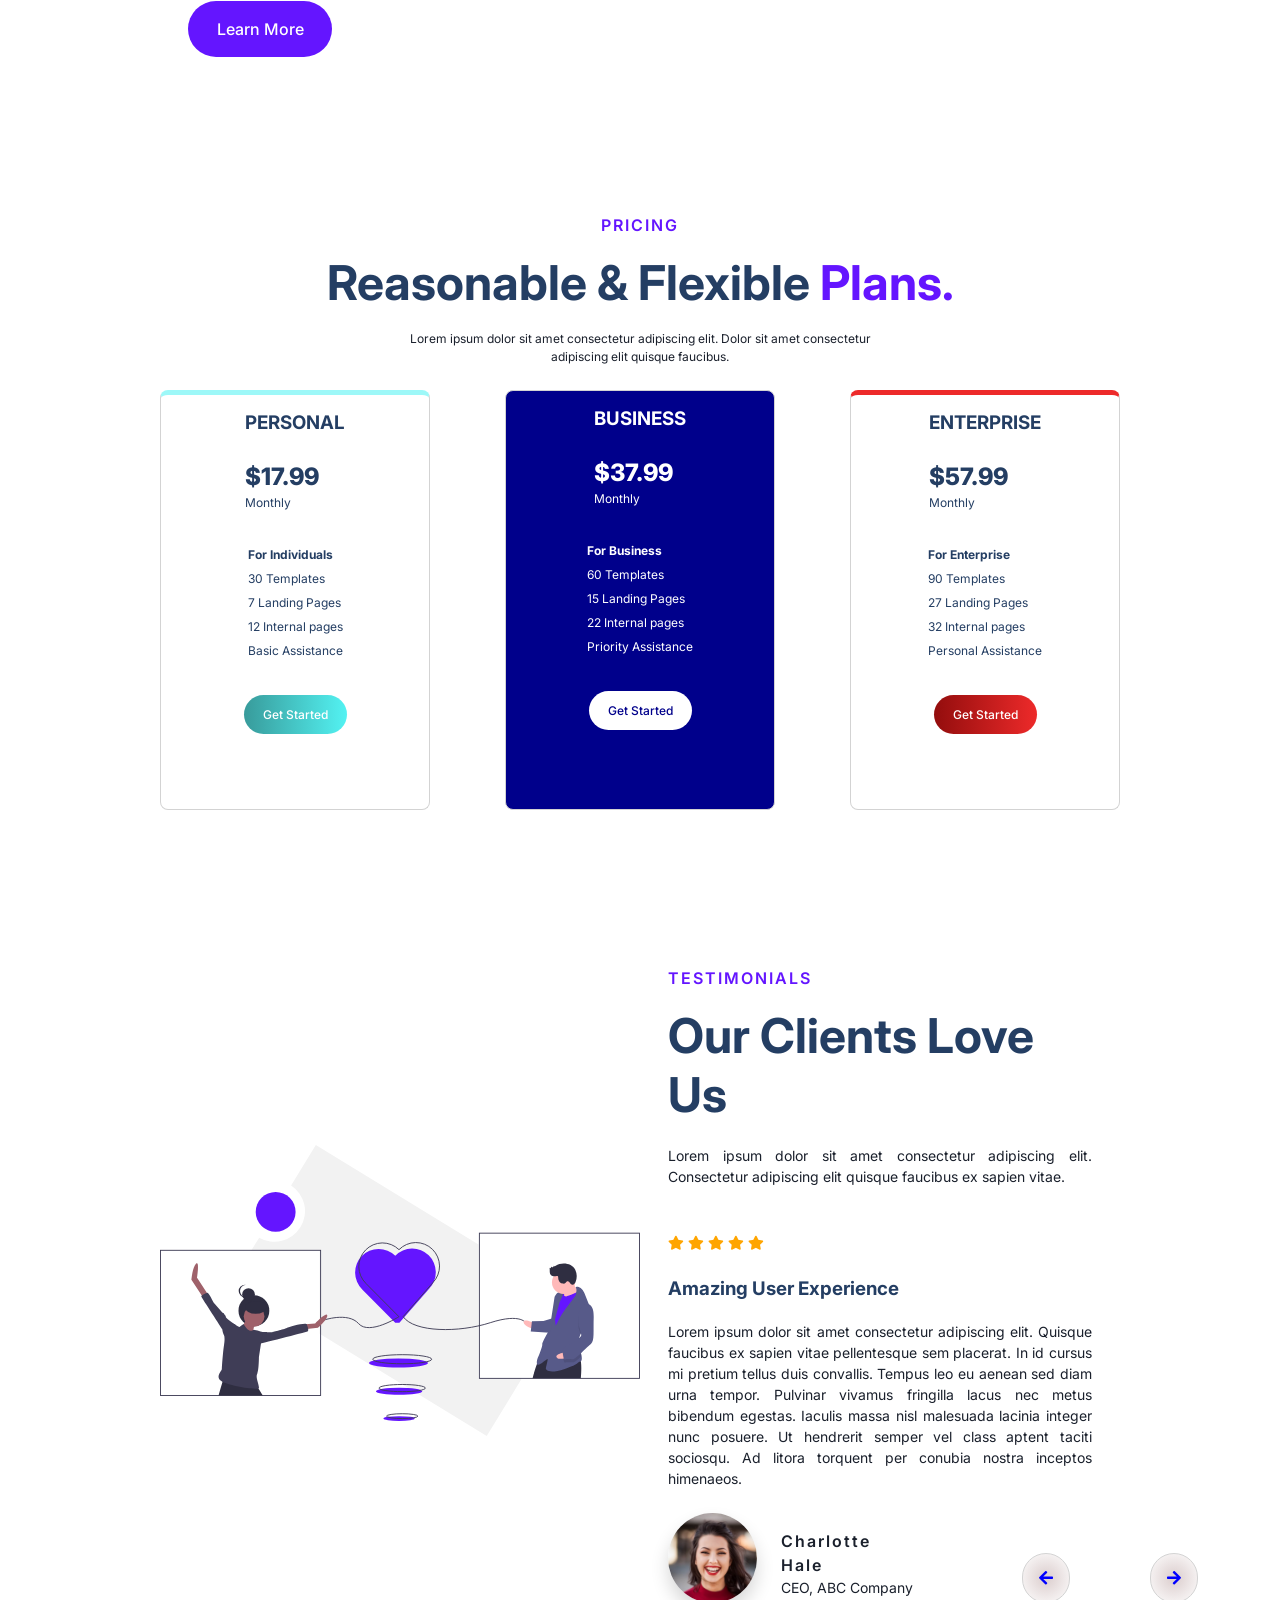
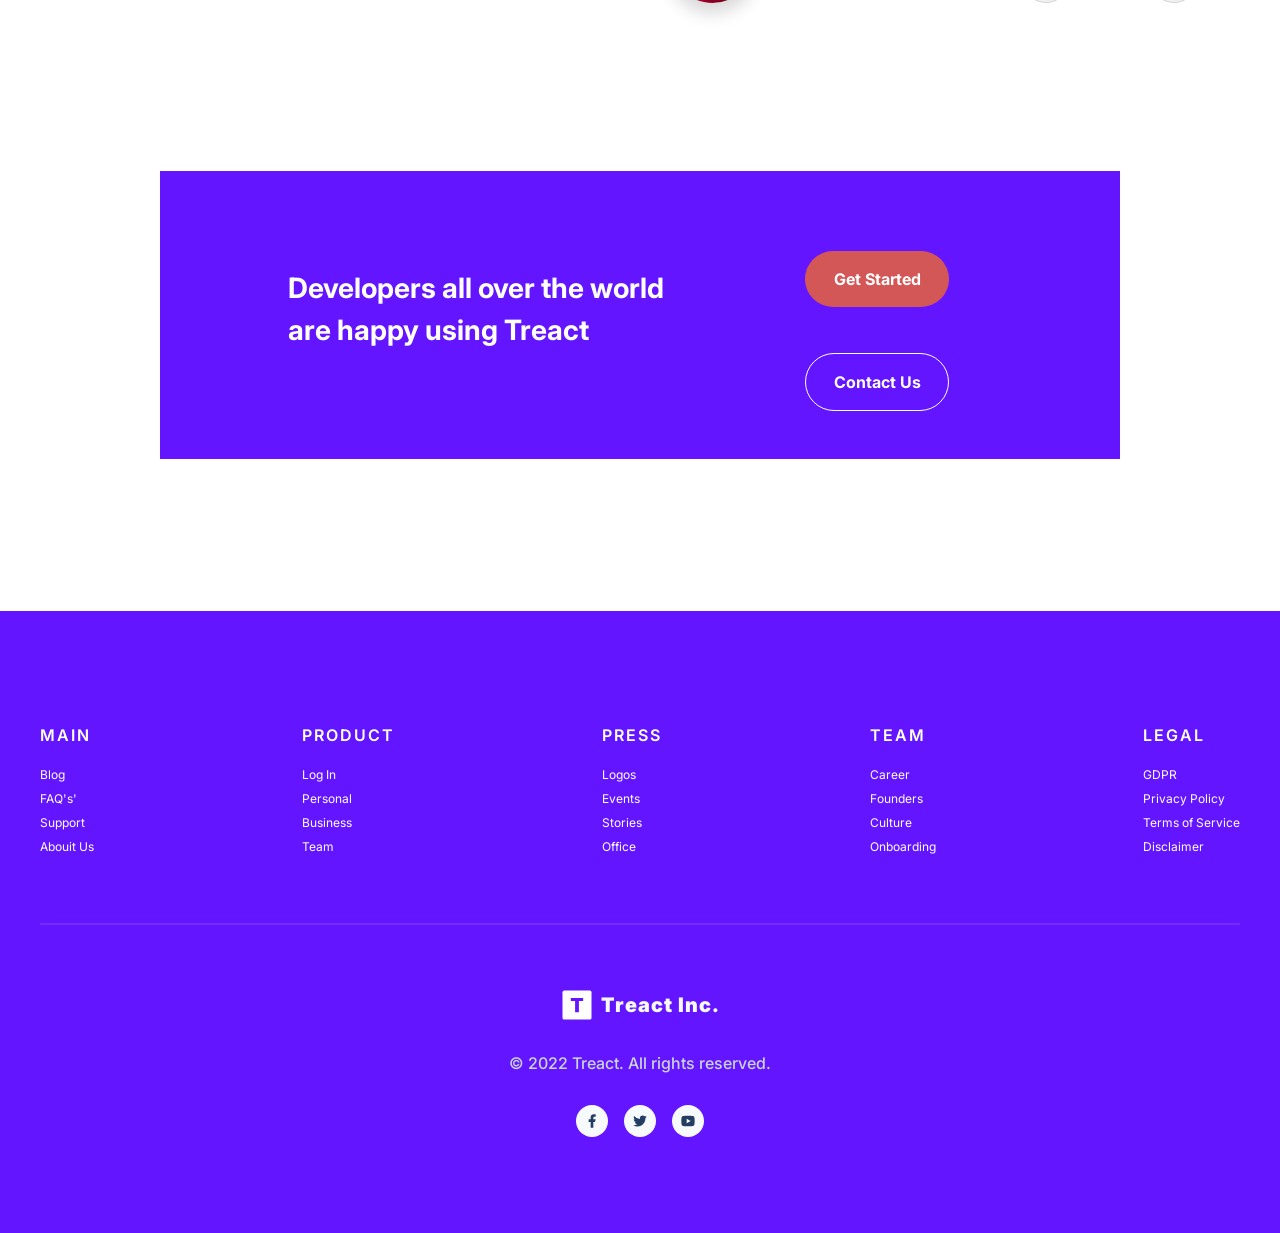
==== commit 8e1bd8e6: "Add files via upload" ====
--- a/index.html
+++ b/index.html
@@ -91,7 +91,7 @@
                             <button class="header__email--btn">Get Started</button>
                         </div>
                         <p class="header__customers--title">OUR TRUSTED CUSTOMERS</p>
-                        
+                        <img src="img/customers-logo-strip680ac7c2e8ae28161d2c.png" class="header__customers--img" />
                     </div>
                     <figure class="header__img--wrapper">
                         <img src="img/design-illustration-2.6da6a00b20c07c4a9b65d1870679e1b8.svg"
@@ -198,7 +198,7 @@
                 <div class="row">
                     <!-- Enter Steps Section  -->
                     <div class="steps__image">
-                        <img src="img\hero-screenshot-2.241aac1fbc66db29d873.png" />
+                        <img src="img\hero-screenshot-2.241aac1fbc66db29d873.png" Class="steps__img" />
                     </div>
                     <div class="steps__content">
                         <h4><span class="purple">STEPS</span></h4>
@@ -460,8 +460,34 @@
                     </ul>
                 </div>
             </div>
-            <div class="footer__copy">
-                <h5>© 2022 Treact. All rights reserved.</h5>
+            <div class="footer__divider"></div>
+            <div class="footer__bottom">
+                <div class="footer__logo">
+                    <img src="img/logo-light.d9a5d1b5be5ea077b26864fdfc2e96a4.svg"
+                         alt="logo"
+                         class="footer__logo--img" />
+                    <h5 class="footer__logo--text">Treact Inc.</h5>
+                </div>
+                <div class="footer__copy">
+                    © 2022 Treact. All rights reserved.
+                </div>
+                <div class="footer__socials">
+                    <a class="footer__social--link">
+                        <svg fill="currentColor" viewBox="0 0 24 24">
+                            <path d="M14 13.5h2.5l1-4H14v-2c0-1.03 0-2 2-2h1.5V2.14c-.326-.043-1.557-.14-2.857-.14C11.928 2 10 3.657 10 6.7v2.8H7v4h3V22h4v-8.5z"></path>
+                        </svg>
+                    </a>
+                    <a class="footer__social--link">
+                        <svg fill="currentColor" viewBox="0 0 24 24">
+                            <path d="M22.162 5.656a8.384 8.384 0 01-2.402.658A4.196 4.196 0 0021.6 4c-.82.488-1.719.83-2.656 1.015a4.182 4.182 0 00-7.126 3.814 11.874 11.874 0 01-8.62-4.37 4.168 4.168 0 00-.566 2.103c0 1.45.738 2.731 1.86 3.481a4.168 4.168 0 01-1.894-.523v.052a4.185 4.185 0 003.355 4.101 4.21 4.21 0 01-1.89.072A4.185 4.185 0 007.97 16.65a8.394 8.394 0 01-6.191 1.732 11.83 11.83 0 006.41 1.88c7.693 0 11.9-6.373 11.9-11.9 0-.18-.005-.362-.013-.54a8.496 8.496 0 002.087-2.165z"></path>
+                        </svg>
+                    </a>
+                    <a class="footer__social--link">
+                        <svg fill="currentColor" viewBox="0 0 24 24">
+                            <path d="M21.543 6.498C22 8.28 22 12 22 12s0 3.72-.457 5.502c-.254.985-.997 1.76-1.938 2.022C17.896 20 12 20 12 20s-5.893 0-7.605-.476c-.945-.266-1.687-1.04-1.938-2.022C2 15.72 2 12 2 12s0-3.72.457-5.502c.254-.985.997-1.76 1.938-2.022C6.107 4 12 4 12 4s5.896 0 7.605.476c.945.266 1.687 1.04 1.938 2.022zM10 15.5l6-3.5-6-3.5v7z"></path>
+                        </svg>
+                    </a>
+                </div>
             </div>
         </div>
     </footer>
--- a/css/style.css
+++ b/css/style.css
@@ -12,6 +12,12 @@
     max-width: 100vw;
     overflow-x: hidden;
 }
+
+a {
+    display: inline;
+    text-decoration: none;
+}
+
 p {
     font-size: 12px;
     line-height: 1.5;
@@ -38,10 +44,13 @@
     width: 100%;
     max-width: 1024px;
     margin: 0 auto;
+    //border: 1px solid #243e63;
 }
 
 .container {
-    padding: 96px 0;
+    padding: 56px 8em;
+    max-width: 100%;
+    //border: 1px solid #243e63;
 }
 
 .purple {
@@ -50,6 +59,7 @@
 
 section {
     padding: 0 32px;
+    //border: 1px solid #243e63;
 }
 
 main {
@@ -62,20 +72,24 @@
     line-height: 1.5;
     //font-family: 'lato', serif;
 }
+
 h1 {
     font-size: 2em;
     color: black;
 }
+
 h3 {
     //color: purple;
     padding-bottom: 1.5em;
 }
+
 h2 {
     font-size: 1.5em;
     font-weight: 800;
     color: #243e63;
     padding-bottom: 1.5em;
 }
+
 h4 {
     //color: #243e63;
     padding-top: 1em;
@@ -117,68 +131,143 @@
 .start__button {
     background: #6415ff;
     color: white;
-    border: 1px solid #6415ff;
-    padding: 12px 19px;
-    align-items: right;
+    //border: 1px solid #6415ff;
+    padding: 18px 10px;
     border-radius: 50px;
     border: none;
-    max-width: 150px;
+    max-width: 100%;
+    width: 9em;
     font-weight:500;
-    font-size: 12px;
+    font-size: 16px;
     cursor: pointer;
 }
 
-    #field__button:hover,
-    .quality__button:hover,
-    .values__button:hover,
-    .pricing__button:hover,
-    .start__button:hover {
-        background: #243e63;
-        color: white;
-        transition: all 300ms ease;
-    }
+#field__button:hover,
+.quality__button:hover,
+.values__button:hover,
+.pricing__button:hover,
+.start__button:hover {
+    background: #243e63;
+    color: white;
+    transition: all 300ms ease;
+}
 
 /* 
 
 NAVBAR ↓
 
 */
-
 
 nav {
     display: flex;
     padding-top: 32px;
+   // border: 1px solid #243e63;
 }
 
 .nav__row {
     display: flex;
     justify-content: space-between;
-    align-items: center;
+   // border: 1px solid #243e63;
 }
 
 .nav__logo {
     display: flex;
     align-items: center;
-    margin: 8px 0;
+    margin: 0;
     padding-bottom: 4px;
+    //border: 1px solid #243e63;
 }
 .nav__logo:hover {
     cursor: pointer;
 }
-.nav__logo--text {
-    font-size: 18px;
-    font-weight: 700;
+
+.nav__logo--img {
+    width: 40px;
+    height: 40px;
+}
+.nav__logo--title {
+    font-weight: 900;
+    font-size: 24px;
+    margin-left: 12px;
+    padding-bottom: 2px;
+    letter-spacing: 0.6px;
+}
+
+.nav__container {
+    width: 100%;
+    max-width: 1200px;
+    padding: 0 24px;
+    display: flex;
+    justify-content: space-between;
+    margin: 0 auto;
+}
+
+/*
+    Full screen menu links styles
+*/
+.nav__links {
+    display: flex;
+    align-items: center;
+    padding-bottom: 2px;
+}
+
+.nav__link {
+    margin: 0 24px;
+}
+
+.nav__link {
+    font-size: 14px;
+    font-weight: 600;
+    padding-top: 4px;
+    letter-spacing: 0.35px;
+    border-bottom: 2px solid transparent;
+    position: relative;
+    transition: all 300ms;
+}
+
+.nav__link:after {
+    content: "";
+    position: absolute;
+    left: 0;
+    bottom: -6px;
+    height: 2px;
+    width: 100%;
+    background: #6415ff;
+    transition: all 300ms ease;
+    opacity: 0;
+}
+
+.nav__link:hover:after {
+    opacity: 1;
+}
+
+.nav__link--primary {
+    margin: 0;
+    padding: 10px 32px;
+    margin-top: 2px;
+    border-radius: 9999px;
+    color: #fff;
+    background-color: #6415ff;
     line-height: 1.5;
-    color: black;
-}
-
-
-#logo {
-    width: 38px;
-    height: 38px;
-    margin-right: 8px;
-}
-
+    border: none;
+    width: auto;
+    transition: all 300ms ease;
+}
+
+.nav__link--primary:after {
+    content: "";
+    width: 0;
+    height: 0;
+}
+
+.nav__link--primary:hover {
+    background-color: rgba(80, 17, 204);
+    color: white;
+}
+
+/*
+    mobile menu styleing
+*/
 
 .btn__menu {
     display: none;
@@ -219,7 +308,7 @@
 
 .modal__link {
     color: #1a202c;
-    font-size: 18px;
+    font-size: 22px;
     font-weight: 600;
     line-height: 1.5;
     margin: 8px 0;
@@ -229,9 +318,9 @@
 
 .modal__link--primary {
     color: #f7fafc;
-    padding: 6px 12px;
+    padding: 8px 16px;
     background: #6415ff;
-    border-radius: 500px;
+    border-radius: 50px;
     border: none;
 }
 
@@ -252,855 +341,1100 @@
     right: 18px;
 }
 
-.large__menu .modal__link {
-    padding: 8px 10px;
-    font-size: 12px;
-    cursor: pointer;
-}
-
-.large__menu .modal__link:hover {
-    border-bottom: 2px solid #6415ff;
-    transition: opacity 300ms ease;
-}
-
-.large__menu .modal__link--primary:hover {
-    background: #243e63;
-    color: #f7fafc;
-    border-radius: 500px;
-    border: none;
-    transition: all 300ms ease;
-}
-.link__hover-effect:after {
-    content: "";
-    position: absolute;
-    height: 3px;
-    width: 0;
-    bottom: -3px;
-    right: 0;
-    transition: all 300ms ease;
-}
-
-.link__hover-effect--white:after {
-    background-color: #fff;
-}
-
-.link__hover-effect--black:after {
-    background-color: #000;
-}
-
-.link__hover-effect:hover:after {
-    width: 100%;
-    left: 0;
-}
-
-
-/* 
+    .link__hover-effect:after {
+        content: "";
+        position: absolute;
+        height: 3px;
+        width: 0;
+        bottom: -3px;
+        right: 0;
+        transition: all 300ms ease;
+    }
+
+    .link__hover-effect--white:after {
+        background-color: #fff;
+    }
+
+    .link__hover-effect--black:after {
+        background-color: #000;
+    }
+
+    .link__hover-effect:hover:after {
+        width: 100%;
+        left: 0;
+    }
+
+    /*
+        Landing title bar
+    */
+
+    nav .row {
+        max-width: 100%;
+        width: 1289px;
+        height: 3.7em;
+    }
+
+    /* 
 
 HEADER / ABOUT US ↓
 
 */
-header .row {
-    display: flex;
-    align-items: center;
-    justify-content: space-between;
-}
-.header__content {
-    max-width: 38%;
-    padding-bottom: 5em;
-}
-.header__content h1 {
-    font-size: 3rem;
-}
-.header__content p {
+    header .row {
+        display: flex;
+        align-items: center;
+        justify-content: space-between;
+        max-width: 100%;
+    }
+
+    .header__content {
+        border: 1px solid #243e63;
+        max-width: 38%;
+        padding-bottom: 5em;
+    }
+
+    .header__description, .header__img--wrapper {
+        //border: 1px solid #243e63;
+        max-width: 100%;
+        width: 100%;
+    }
+
+        .header__description h1 {
+            font-size: 48px;
+            font-weight: 700;
+            text-align: left;
+            color: #1a1717;
+        }
+
+.header__description {
+    width: 40%;
+}
+
+.header__description--para {
+    margin: 32px 0;
     text-align: left;
 }
-    .header__content h6 {
-        margin-top: 20%;
-        line-height: 3.5;
-        color: grey;
-    }
-.header__image {
-    display: flex;  
-    max-width: 100%;
-}
-.header__img {
-    height: auto;
-    padding: 10px;
-}
-
-.header__logo {
-    display: flex;
-    align-items: center;
-    max-width: 80%;
-}
-
-/* Email form css*/
-.header__form {
-    max-width: 10%;
-    height: 1.5emx;
-    background: none;
-    border: 1px solid lightgrey;
-    padding: 8px 2px;
-    border-radius: 50px;
-    max-width: 100%;
-    width: 300px;
-}
-#field__input {
-    width: 180px;
-    background: none;
-    border:none;
-    padding: 8px 19px;
-}
-#field__input:focus {
-    outline: none;
-}
-
-/*end*/
-
-/* 
+
+    .header__image {
+        display: flex;
+        max-width: 100%;
+    }
+
+    .header__img {
+        height: auto;
+        padding: 10px;
+    }
+
+    .header__customers--title {
+        margin-top: 80px;
+        color: #a0aec0;
+        font-size: 12px;
+        font-weight: 700;
+        letter-spacing: 0.6;
+        text-align: left;
+    }
+
+    .header__customers--img {
+        display: flex;
+        align-items: center;
+        max-width: 80%;
+    }
+    /* Email form css*/
+    .header__form {
+        max-width: 100%;
+        height: 1.5emx;
+        background: none;
+        border: 1px solid lightgrey;
+        padding: 8px 2px;
+        border-radius: 50px;
+        width: 340px;
+    }
+
+    #field__input {
+        width: 180px;
+        background: none;
+        border: none;
+        padding: 8px 19px;
+    }
+
+        #field__input:focus {
+            outline: none;
+        }
+
+    .header__email {
+        width: 100%;
+        max-width: 448px;
+        height: 68px;
+        position: relative;
+        display: flex;
+        justify-content: flex-end;
+        align-items: center;
+    }
+
+    .header__email--btn {
+        z-index: 2;
+        margin: 8px;
+        height: calc(100% - 16px);
+        border-radius: 500px;
+        width: 160px;
+        border: none;
+        background-color: #6415ff;
+        color: #fff;
+        font-weight: 700;
+        font-size: 16px;
+        transition: all 300ms ease;
+    }
+
+        .header__email--btn:hover {
+            background-color: rgba(60, 13, 153);
+        }
+
+    .header__email--input {
+        width: 100%;
+        border-radius: 500px;
+        border: 2px solid rgb(229, 231, 235);
+        padding: 20px 192px 20px 32px;
+        color: rgb(36, 62, 99);
+        font-size: 16px;
+        font-weight: 500;
+        position: absolute;
+        top: 0;
+        bottom: 0;
+        z-index: 1;
+        transition: border-color 300ms;
+    }
+
+        .header__email--input::placeholder {
+            font-weight: 500;
+            color: rgb(158, 170, 189);
+        }
+
+        .header__email--input:hover {
+            border-color: rgba(160, 174, 192);
+        }
+
+        .header__email--input:focus,
+        .header__email--input:active {
+            outline: none;
+            border-color: rgba(100, 21, 255);
+        }
+
+    .header__img--wrapper {
+        width: calc(100% - 40%);
+    }
+
+    .header__img {
+        width: 100%;
+        max-width: 768px;
+    }
+    /*end*/
+    /* 
 
 FEATURES ↓
 
 */
-.row {
-    width: 100%;
-    max-width: 1200px;
-    margin: 0 auto;
-}
-
-
-#features {
-    position: relative;
-    border: 1px solid lightgrey;
-}
-
-#features .row__narrow {
-    display: flex;
-    flex-direction: column;
-    align-items: center;
-    max-width: 100%;
-    //border: 1px solid lightgrey;
-}
-    #features .row {
-        padding-left: 10em;
+    .row {
+        width: 100%;
+        max-width: 1200px;
+        margin: 0 auto;
+    }
+
+
+    #features {
+        position: relative;
+        // border: 1px solid lightgrey;
+    }
+
+        #features .row__narrow {
+            display: flex;
+            flex-direction: column;
+            align-items: center;
+            max-width: 100%;
+            //border: 1px solid lightgrey;
+        }
+
+        #features .row {
+            padding-left: 10em;
+            max-width: 100%;
+            // border: 1px solid #6415ff;
+        }
+
+    .col-1-of-4 {
+        display: flex;
+        flex-direction: row;
+        justify-content: space-evenly;
+        flex-wrap: wrap;
+        //border: 1px solid lightgrey;
+        max-width: 90%;
+        width: auto;
+    }
+
+    .features__feature {
+        display: flex;
+        align-items: center;
+        //border: 1px solid lightgrey;
+        max-width: calc(100%/3);
+        max-width: 300px;
+        width: padding-left: 2.5rem;
+    }
+
+    #features__paragraph--blue {
+        color: navy;
+        width: 50%;
+        padding: 0 3.5rem;
+        // border: 1px solid #6415ff;
+    }
+
+    .features__icon {
+        margin: 0;
+        padding-top: 10px;
+        //border: 1px solid #6415ff;
+        height: 100%;
+    }
+
+    .features__text {
+        margin: 0;
+        width: 20rem;
         max-width: 100%;
         // border: 1px solid #6415ff;
-    }
-.col-1-of-4 {
-    display: flex;
-    flex-direction: row;
-    justify-content: space-evenly;
-    // border: 1px solid lightgrey;
-    max-width: 90%;
-}
-.features__feature {
-    display: flex;
-    align-items: center;
-    //border: 1px solid lightgrey;
-    width: calc(100%/3);
-    //padding-left: 2.5rem;
-}
-#features__paragraph--blue {
-    color: navy;
-    width: 50%;
-    padding: 0 3.5rem;
-    // border: 1px solid #6415ff;
-}
-
-.features__icon {
-    margin: 0;
-    padding-top: 10px;
-    //border: 1px solid #6415ff;
-    height: 100%;    
-}
-
-.features__text {
-    margin: 0;
-   width: 20rem;
-    max-width: 100%;
-   // border: 1px solid #6415ff;
-    height: 100%;
-}
-    .features__text p {
-        text-align: left;
-        margin-top: 0.5em;
-       // border: 1px solid #6415ff;
-        width: 400px;
-    }
- .features__image {
-    //float: left;
-     margin-right: 16px;
-     padding: 10px;
-     border: 1px solid lightgrey;
-     border-radius: 50%;
- }
- .row__narrow p {
-     max-width: 50%;
- }
-     
- /* 
+        height: 100%;
+    }
+
+        .features__text p {
+            text-align: left;
+            margin-top: 0.5em;
+            // border: 1px solid #6415ff;
+            width: 400px;
+        }
+
+    .features__image {
+        //float: left;
+        margin-right: 16px;
+        padding: 10px;
+        border: 1px solid lightgrey;
+        border-radius: 50%;
+    }
+
+    .row__narrow p {
+        max-width: 50%;
+    }
+    /* 
 QUALITY WORK ↓
 */
- #quality .row {
-     display: flex;
-     justify-content: space-between;
-     align-items: center;
- }
-.quality__content {
-    max-width: 50%;
-    display: flex;
-    flex-direction: column;
-    padding: 28px;
-    height: 100%;
-    //border: 1px solid lightgrey;
-}
-.quality__content p {
-    text-align: justify;
-}
- .quality__image {
-     display: flex;   
-     max-width: 50%;
-     height: auto;
- }   
- 
-
-
-/* 
+    #quality .row {
+        display: flex;
+        justify-content: space-between;
+        align-items: center;
+    }
+
+    .quality__content {
+        max-width: 50%;
+        display: flex;
+        flex-direction: column;
+        padding: 28px;
+        height: 100%;
+        //border: 1px solid lightgrey;
+    }
+
+        .quality__content p {
+            text-align: justify;
+        }
+
+    .quality__image {
+        display: flex;
+        max-width: 50%;
+        height: auto;
+    }
+    /* 
 
 STEPS ↓
 
 */
 
 
-#steps .row {
+    #steps .row {
+        display: flex;
+        justify-content: space-between;
+        align-items: center;
+    }
+
+    .steps__image {
+        max-width: 100%;
+        width: 100%;
+    }
+
+    .steps__content {
+        display: flex;
+        flex-direction: column;
+        justify-content: space-between;
+        padding-left: 0.5em;
+        max-width: 100%;
+        width: 100%;
+    }
+
+        .steps__content h4 {
+            color: #243e63;
+        }
+
+        .steps__content h1 {
+            width: 100%;
+            //border: 1px solid lightgrey;
+            font-size: 36px;
+        }
+
+    .steps__number {
+        color: #b9b2e8;
+        font: 'Work Sans';
+        font-size: 48px;
+        font-weight: 500;
+        width: 1em;
+    }
+
+    .steps__feature {
+        display: flex;
+        flex-direction: row;
+        justify-content: flex-start;
+    }
+
+        .steps__feature div {
+            display: flex;
+            flex-direction: row;
+            justify-content: space-between;
+            padding: 0 1em;
+            //border: 1px solid lightgrey;
+        }
+
+        .steps__feature h3 {
+            font-size: 18px;
+            font-weight: 600;
+            line-height: 2.5;
+            padding: 0;
+            // border: 1px solid lightgrey;
+        }
+
+        .steps__feature p {
+            text-align: left;
+            margin: 0;
+            font-size: 14px;
+            margin-bottom: 2em;
+        }
+
+    #steps__text {
+        display: flex;
+        flex-direction: column;
+    }
+
+        #steps__text p {
+            text-align: left;
+            width: 300px;
+            // border: 1px solid lightgrey;
+        }
+    /*
+VALUES ↓
+
+*/
+
+    #values .row {
+        display: flex;
+        justify-content: space-between;
+        align-items: center;
+    }
+
+    .values__content {
+        max-width: 50%;
+        display: flex;
+        flex-direction: column;
+        padding: 28px;
+        height: 100%;
+        //border: 1px solid #6415ff;
+    }
+
+    .values__feature {
+        display: flex;
+        flex-direction: row;
+        max-width: 100%;
+        width: 100%;
+        //border: 1px solid #6415ff;
+    }
+
+    #values--icon {
+        display: flex;
+        flex-direction: row;
+        justify-content: space-evenly;
+        width: 100%;
+        // border: 1px solid #6415ff;
+    }
+
+    #values__text p {
+        margin-top: 1em;
+        padding: 0;
+        text-align: left;
+        width: 245px;
+    }
+
+    .values__item {
+        display: flex;
+        flex-direction: column;
+        flex-wrap: wrap;
+        align-items: center;
+        max-width: 100%;
+        width: 80%;
+        //border: 1px solid #6415ff;
+    }
+
+    .values__button {
+        //max-width: 100%;
+        justify-content: center;
+    }
+
+    .values__item h4 {
+        font-size: 14px;
+        font-weight: 600;
+        line-height: 1.5;
+        color: #1a202c;
+        width: 60%;
+        padding-right: 1em;
+    }
+
+    .values__icon {
+        //display: flex;
+        margin: 0;
+        padding: 8px;
+        border-radius: 50px;
+        //border: 1px solid #6415ff;
+        height: 100%
+    }
+
+    .values__icon {
+        height: 38px;
+        width: 38px;
+    }
+
+    #green {
+        background: lightgreen;
+    }
+
+    #red {
+        background: lightcoral;
+    }
+
+
+    .values__image {
+        max-width: 50%;
+        height: auto;
+    }
+    /*
+
+PRICING ↓
+
+*/
+
+
+    #pricing .row {
+        display: flex;
+        flex-direction: column;
+        align-items: center;
+        // border: 1px solid #6415ff;
+    }
+
+    #pricing p {
+        text-align: center;
+        //font-size: 18px;
+        max-width: 50%;
+        //border: 1px solid #6415ff;
+    }
+    /* Pricing card layout */
+    .pricing__cards {
+        display: flex;
+        flex-direction: row;
+        justify-content: space-between;
+        padding: 0;
+        width: 80%;
+        height: 100%;
+        // border: 1px solid #6415ff;
+    }
+
+    .pricing__card--header {
+        padding: 0;
+    }
+
+        .pricing__card--header h2 {
+            border: 0;
+            padding: 0;
+            // border: 1px solid lightgrey;
+        }
+
+
+    .pricing__card--sub {
+        width: 5px%;
+        padding: 2;
+        border: 0;
+        text-align: center;
+        font-size: 12px;
+        //border: 1px solid lightgrey;
+        padding-bottom: 16px;
+    }
+
+    .pricing__card--body ul {
+        padding-top: 2em;
+        padding-bottom: 2em;
+    }
+
+    .pricing__card--body li {
+        list-style: none;
+        margin: 0;
+    }
+
+    .pricing__card {
+        display: flex;
+        flex-direction: column;
+        align-items: center;
+        width: calc(100%/3);
+        padding: 16px;
+        border: 1px solid lightgrey;
+        border-radius: 8px;
+        //background-color: #fef7f7;
+        width: 270px;
+        height: 420px;
+    }
+    /*  pricing button style */
+    .pricing__button:hover {
+        // background: white;
+        //color: #389b9b;
+        box-shadow: 3px 3px 5px black;
+        transition: all 300ms ease;
+    }
+
+    #per {
+        border-top: 5px solid #53f2f291;
+    }
+
+
+        #per button {
+            background: linear-gradient(to right, #389b9b, #53f2f2);
+            color: white;
+            border: 1px solid #6415ff;
+            padding: 12px 19px;
+            align-items: right;
+            border-radius: 50px;
+            border: none;
+            max-width: 150px;
+            font-weight: 500;
+            font-size: 12px;
+            cursor: pointer;
+        }
+
+
+
+    #bus {
+        color: white;
+        background-color: darkblue;
+    }
+
+        #bus h3,
+        #bus h2,
+        #bus span,
+        #bus li,
+        #bus strong {
+            color: white;
+            //text-shadow: 1px 1px grey;
+        }
+
+        #bus button {
+            //background: linear-gradient(to right, #222272, #6415ff);
+            color: darkblue;
+            background-color: white;
+            font-weight: 800;
+            border: 1px solid #6415ff;
+            padding: 12px 19px;
+            align-items: right;
+            border-radius: 50px;
+            border: none;
+            max-width: 150px;
+            font-weight: 500;
+            font-size: 12px;
+            cursor: pointer;
+        }
+
+
+    #ent {
+        border-top: 5px solid #ed2a2a;
+    }
+
+        #ent button {
+            background: linear-gradient(to right, #930d0d, #ed2a2a);
+            color: white;
+            border: 1px solid #6415ff;
+            padding: 12px 19px;
+            align-items: right;
+            border-radius: 50px;
+            border: none;
+            max-width: 150px;
+            font-weight: 500;
+            font-size: 12px;
+            cursor: pointer;
+        }
+    /* 
+
+TESTIMONIALS ↓
+
+*/
+
+
+    #testimonials .row {
+        display: flex;
+    }
+
+    .testimonials__image {
+        display: flex;
+        max-width: 50%;
+        height: auto;
+    }
+
+    .testimonials__content {
+        display: flex;
+        flex-direction: column;
+        max-width: 50%;
+        display: flex;
+        height: auto;
+        padding: 28px;
+    }
+
+        .testimonials__content h3 {
+            padding: 0;
+        }
+
+        .testimonials__content p {
+            font-size: 14px;
+            padding: 1;
+            text-align: justify;
+        }
+
+    .checked {
+        color: orange;
+    }
+
+    #testimonials__author {
+        display: inline-flex;
+        flex-direction: row;
+    }
+
+    .testimonials__author {
+        width: 90px;
+        height: 90px;
+        border-radius: 50%;
+        overflow: hidden;
+        box-shadow: 0 10px 18px rgba(0, 0, 0, 0.16);
+        margin-bottom: 28px;
+        animation: animate-profile-picture 800ms 200ms backwards;
+        float: left;
+    }
+
+        .testimonials__author img {
+            width: 100%;
+            /* Improving picture */
+            transform: scale(1.2);
+            padding-top: 8px;
+        }
+
+    .testimonials__author--name {
+        padding: 0;
+        padding-top: 1em;
+        padding-left: 1.5em;
+        padding-right: 1.5em;
+        //border: 1px solid lightgrey;
+    }
+
+        .testimonials__author--name h4, .testimonials__author--name p {
+            padding: 0;
+            margin: 0;
+        }
+
+    .testimonials__author--nav {
+        display: flex;
+        flex-direction: row;
+        //justify-content: space-around;
+        //border: 1px solid lightgrey;
+        width: 150px;
+        max-width: 100%;
+    }
+
+    .nav__direction {
+        padding-top: 2.5em;
+        padding-left: 5em;
+    }
+
+        .nav__direction span {
+            border: 1px solid lightgrey;
+            border-radius: 50px;
+            margin: 0;
+            padding: 1em;
+            background: radial-gradient(circle, #dbcdcd, white);
+            colOR: BLUE;
+        }
+
+        .nav__direction:hover span {
+            background: radial-gradient(circle, #333131, #dbcdcd);
+            color: white;
+            cursor: pointer;
+            transition:
+        }
+    /* 
+
+START / CALL TO ACTION ↓
+
+*/
+    #start .row {
+        display: flex;
+        position: relative;
+        overflow: hidden;
+    }
+
+    .start__content {
+        width: 100%;
+        display: flex;
+        flex-direction: row;
+        background-color: rgb(100, 21, 255);
+        padding: 3em;
+        // border: 1px solid lightgrey;
+    }
+
+    #start__text h2 {
+        font-size: 28px;
+        // font-family: 'Trebuchet MS', 'Lucida Sans Unicode', 'Lucida Grande', 'Lucida Sans', Arial, sans-serif;
+        color: white;
+        font-weight: 700;
+        line-height: 1.5;
+        width: 100%;
+        //padding-right: 2em;
+        // border: 1px solid lightgrey;
+    }
+
+    #start__text {
+        padding: 0;
+        width: 60%;
+        padding-left: 5em;
+        padding-top: 3em;
+        // border: 1px solid lightgrey;
+    }
+
+    .pricing__cards {
+        //border: 1px solid lightgrey;
+        max-width: 100%;
+        width: 100%;
+        gap: 1em;
+    }
+
+    .start__content div {
+        display: flex;
+        max-width: 100%;
+        width: 50%;
+        height: auto;
+        padding: 2em;
+        // border: 1px solid lightgrey;
+    }
+
+    #start__buttons {
+        display: flex;
+        justify-content: space-between;
+        padding: 4em 5em;
+        // border: 1px solid white;
+    }
+
+    .start__button {
+        padding: 18px 10px;
+        font-weight: 700;
+        width: 9em;
+    }
+
+    #start__button--start {
+        background-color: #d45757;
+    }
+
+        #start__button--start:hover {
+            border: 1px solid white;
+            background: #243e63;
+            color: white;
+            transition: all 300ms ease;
+        }
+
+    #start__button--contact {
+        border: 1px solid white;
+    }
+    /* 
+
+FOOTER ↓
+        *
+*/
+
+    footer {
+        padding: 96px 32px;
+        background-color: rgb(100, 21, 255);
+        margin-bottom: -32px;
+        position: relative;
+        overflow: hidden;
+    }
+
+    .footer__content {
+        display: flex;
+        flex-direction: row;
+        justify-content: space-between;
+        //border: 1px solid lightgrey;
+    }
+
+    .footer__menu li {
+        color: white;
+        list-style: none;
+        padding: 0;
+    }
+
+    .footer__content li:hover {
+        cursor: pointer;
+    }
+
+    .footer__menu h4 {
+        color: white;
+    }
+.footer__divider {
+    width: 100%;
+    height: 2px;
+    margin: 64px 0;
+    background: rgb(116, 44, 255);
+}
+
+.footer__bottom {
     display: flex;
     justify-content: space-between;
     align-items: center;
 }
 
-.steps__content {
+.footer__logo {
     display: flex;
-    flex-direction: column;
-    justify-content: space-between;
-    padding-left: 0.5em;
-    max-width: 100%
-}
-.steps__content h4 {
-    color: #243e63;
-}
-.steps__content h1 {
-    width: 100%;
-    //border: 1px solid lightgrey;
-    font-size: 36px;
-}
-.steps__number {
-    color: #b9b2e8;
-    font: 'Work Sans';
-    font-size: 48px;
+    align-items: center;
+}
+
+.footer__socials {
+    display: flex;
+    align-items: center;
+    margin-left: -16px;
+}
+
+.footer__social--link svg {
+    height: 16px;
+    width: 16px;
+}
+
+.footer__social--link {
+    margin-left: 16px;
+    padding: 8px;
+    background: #f7fafc;
+    display: flex;
+    justify-content: center;
+    border-radius: 50%;
+    z-index: 2;
+    cursor: pointer;
+    transition: all 300ms ease;
+}
+
+    .footer__social--link:hover {
+        background-color: rgba(203, 213, 224);
+    }
+
+
+.footer__logo--img {
+    height: 32px;
+    width: 32px;
+}
+
+.footer__logo--text {
+    font-size: 20px;
+    color: #f7fafc;
+    font-weight: 900;
+    margin-left: 8px;
+    letter-spacing: 0.05em;
+}
+
+.footer__copy {
+    color: #cbd5e0;
     font-weight: 500;
-    width: 1em;
-}
-.steps__feature {
-    display: flex;
-    flex-direction: row;
-    justify-content: flex-start;
-}
-.steps__feature div {
-    display: flex;  
-    flex-direction: row;
-    justify-content: space-between;
-    padding: 0 1em;
-    //border: 1px solid lightgrey;
-}
-.steps__feature h3 {
-    font-size: 18px;
-    font-weight: 600;
-    line-height: 2.5;
-    padding: 0;
-   // border: 1px solid lightgrey;
-}
-.steps__feature p {
-    text-align:left;
-    margin: 0;
-    font-size: 14px;
-    margin-bottom: 2em;
-}
-#steps__text {
-    display: flex;
-    flex-direction: column;
-}
-    #steps__text p {
-        text-align: left;
-        width: 300px;
-       // border: 1px solid lightgrey;
-    }
-        /*
-VALUES ↓
-
+}
+    /* 
+MOBILE RESPONSIVENESS ↓
 */
-
-        #values .row {
-            display: flex;
-            justify-content: space-between;
-            align-items: center;
-        }
-
-        .values__content {
-            max-width: 50%;
+    @media(max-width: 1280px) {
+        header .row {
+            align-items: flex-end;
+        }
+               
+        .modal__link {
+            text-decoration: none;
+            position: relative;
+            transition: opacity 300ms ease;
+            padding: 0 10px;
+        }
+
+        .col-1-of-4 {
+            flex-wrap: wrap;
+        }
+
+        .features_feature {
+            height: 250px;
+            width: 300px;
+        }
+
+            .features_feature p {
+                padding: 0;
+            }
+
+        .footer__bottom {
+            flex-direction: column;
+            gap: 32px;
+        }
+
+        #start__buttons {
             display: flex;
             flex-direction: column;
-            padding: 28px;
-            height: 100%;
-            //border: 1px solid #6415ff;
-        }
-
-        .values__feature {
-            display: flex;
-            flex-direction: row;
-        }
-
-        #values--icon {
-            display: flex;
-            flex-direction: row;
-            justify-content: space-evenly;
+            align-content: center;
+            align-items: center;
+            max-width: 100%;
+            width: 50%;
+            height: 10em;
+            gap: 16px;
+            padding: 0;
+            margin: 0;
+            margin-top: 2em;
+            //border: 1px solid black;
+        }
+    }
+
+    @media (max-width: 1024px) {
+        nav {
+            max-width: 100%;
             width: 100%;
-            // border: 1px solid #6415ff;
-        }
-
-        #values__text p {
-            margin-top: 1em;
+        }
+
+        .btn__menu {
+            display: block;
+        }
+
+        .nav__links {
+            display: none;
+        }
+
+        .quality__content, .quality__image,
+        .header__content, .header__image, .header__img,
+        .values__image, #pricing p, .testimonials__content, .testimonials__image {
+            //border: 1px solid lightgrey;
+            max-width: 100%;
+            width: 100%;
             padding: 0;
-            text-align: left;
-            width: 245px;
-        }
-
-        .values__item {
-            display: flex;
+        }
+
+        .header__description, .header__img--wrapper, .steps__image, .steps__content {
+            //border: 1px solid #243e63;
+            max-width: 100%;
+            width: 100%;
+        }
+        .header__content h1 {
+            text-align: center;
+        }
+
+        #steps .row, #values .row, #testimonials .row, header .row {
             flex-direction: column;
-            flex-wrap: wrap;
-            align-items: center;
-            width: 50%;
-            // border: 1px solid #6415ff;
-        }
-
-            .values__item h4 {
-                font-size: 14px;
-                font-weight: 600;
-                line-height: 1.5;
-                color: #1a202c;
-                width: 60%;
-                padding-right: 1em;
-            }
-
-        .values__icon {
-            //display: flex;
+
+        .steps__image, .values__image, .testimonials__image {
+            max-width: 100%;
+            width: 100%;
+        }
+
+        .start__content, .values__content, .testimonials__content {
+            //border: 1px solid red;
+            flex-direction: column;
+            justify-content: center;
+            max-width: 100%;
+            width: 100%;
             margin: 0;
-            padding: 8px;
-            border-radius: 50px;
-            //border: 1px solid #6415ff;
-            height: 100%
-        }
-
-        .values__icon {
-            height: 38px;
-            width: 38px;
-        }
-
-        #green {
-            background: lightgreen;
-        }
-
-        #red {
-            background: lightcoral;
-        }
-
-
-        .values__image {
-            display: flex;
-            max-width: 50%;
-            height: auto;
-        }
-        /*
-
-PRICING ↓
-
-*/
-
-
-        #pricing .row {
-            display: flex;
+            padding-left: 5em;
+            padding-right: 5em;
+        }
+
+        #start__text {
+            //border: 1px solid black;
+            padding: 0;
+            margin: 0;
+            margin-top: 2em;
+            width: 100%;
+            text-align: center;
+        }
+
+       #start__buttons {
+           min-width: 100%;
+       }
+
+        .start__button {
+            width: 100%;
+            margin-bottom: 26px;
+            //border: 1px solid black;
+        }
+
+        footer {
+            padding: 80px 32px;
+        }
+    }
+
+    @media(max-width: 768px) {
+
+        #quality .row,
+        #values .row {
+            flex-direction: column-reverse;
+        }
+
+        #steps .row,
+        #testimonials .row,
+        #quality .row,
+        .values__feature,
+        .pricing__cards, .steps__content,
+        .start__content, .footer__content {
             flex-direction: column;
             align-items: center;
-            // border: 1px solid #6415ff;
-        }
-
-        #pricing p {
-            text-align: center;
-            //font-size: 18px;
-            max-width: 50%;
-            //border: 1px solid #6415ff;
-        }
-
-        .pricing__cards {
-            display: flex;
-            flex-direction: row;
-            justify-content: space-between;
-            padding: 0;
-            width: 80%;
-            height: 100%;
-            // border: 1px solid #6415ff;
-        }
-
-        .pricing__card--header {
-            padding: 0;
-        }
-
-            .pricing__card--header h2 {
-                border: 0;
-                padding: 0;
+            justify-items: flex-end;
+        }
+
+            .footer__content li {
+                width: 200px;
                 // border: 1px solid lightgrey;
             }
 
-
-        .pricing__card--sub {
-            width: 5px%;
-            padding: 2;
-            border: 0;
-            text-align: center;
-            font-size: 12px;
-            //border: 1px solid lightgrey;
-            padding-bottom: 16px;
-        }
-        .pricing__card--body ul {
-            padding-top: 2em;
-            padding-bottom: 2em;
-        }
-
-        .pricing__card--body li {
-            list-style: none;
-            margin: 0;
+        #start__text, #start__buttons {
+            width: 100%;
         }
 
         .pricing__card {
-            display: flex;
+            gap: 2em;
+        }
+
+        #values .row, header .container {
             flex-direction: column;
-            align-items: center;
-            width: calc(100%/3);
-            padding: 16px;
-            border: 1px solid lightgrey;
-            border-radius: 8px;
-            //background-color: #fef7f7;
-            width: 270px;
-            height: 420px;
-        }
-            /*  Win directly targets the child elements on hover */
-            .pricing__card:hover h3,
-            .pricing__card:hover h2,
-            .pricing__card:hover span,
-            .pricing__card:hover li,
-            .pricing__card:hover strong { 
-                color: white;
-                text-shadow: 1px 1px grey;
-            }
-
-        #per {
-            border-top: 5px solid #53f2f291;
-        }
-
-            #per:hover {
-                background-color: #53f2f291;
-                color: white;
-                transition: all 300ms ease;
-            }
-            #per button {
-                background: linear-gradient(to right, #389b9b, #53f2f2);
-                color: white;
-                border: 1px solid #6415ff;
-                padding: 12px 19px;
-                align-items: right;
-                border-radius: 50px;
-                border: none;
-                max-width: 150px;
-                font-weight: 500;
-                font-size: 12px;
-                cursor: pointer;
-            }
-                #per button:hover {
-                    background: white;
-                    color: #389b9b;
-                }
-
-                #bus {
-                    border-top: 5px solid #6415ff91;
-                }
-
-                    #bus:hover {
-                        background-color: #6415ff91;
-                        color: white;
-                        //opacity: 0.5;
-                        transition: all 300ms ease;
-                    }
-                    #bus button {
-                        background: linear-gradient(to right, #222272, #6415ff);
-                        color: white;
-                        border: 1px solid #6415ff;
-                        padding: 12px 19px;
-                        align-items: right;
-                        border-radius: 50px;
-                        border: none;
-                        max-width: 150px;
-                        font-weight: 500;
-                        font-size: 12px;
-                        cursor: pointer;
-                    }
-                        #bus button:hover {
-                            background: white;
-                            color: #222272;
-                        }
-
-
-                #ent {
-                    border-top: 5px solid #ed2a2a91;
-                }
-
-                    #ent:hover {
-                        background-color: #ed2a2a91;
-                        color: white;
-                        //opacity: 0.5;
-                        transition: all 300ms ease;
-                    }
-                    #ent button {
-                        background: linear-gradient(to right, #930d0d, #ed2a2a);
-                        color: white;
-                        border: 1px solid #6415ff;
-                        padding: 12px 19px;
-                        align-items: right;
-                        border-radius: 50px;
-                        border: none;
-                        max-width: 150px;
-                        font-weight: 500;
-                        font-size: 12px;
-                        cursor: pointer;
-                    }
-                        #ent button:hover {
-                            background: white;
-                            color: #930d0d;
-                        }
-
-                /* 
-
-TESTIMONIALS ↓
-
-*/
-
-
-                #testimonials .row {
-                    display: flex;
-                }
-
-                .testimonials__image {
-                    display: flex;
-                    max-width: 50%;
-                    height: auto;
-                }
-
-                .testimonials__content {
-                    display: flex;
-                    flex-direction: column;
-                    max-width: 50%;
-                    display: flex;
-                    height: auto;
-                    padding: 28px;
-                }
-
-                    .testimonials__content h3 {
-                        padding: 0;
-                    }
-
-                    .testimonials__content p {
-                        font-size: 14px;
-                        padding: 1;
-                        text-align: justify;
-                    }
-
-                .checked {
-                    color: orange;
-                }
-#testimonials__author {
-    display: inline-flex;
-    flex-direction: row;
-}
-
-                .testimonials__author {
-                    width: 90px;
-                    height: 90px;
-                    border-radius: 50%;
-                    overflow: hidden;
-                    box-shadow: 0 10px 18px rgba(0, 0, 0, 0.16);
-                    margin-bottom: 28px;
-                    animation: animate-profile-picture 800ms 200ms backwards;
-                    float: left;
-                }
-
-                    .testimonials__author img {
-                        width: 100%;
-                        /* Improving picture */
-                        transform: scale(1.2);
-                        padding-top: 8px;
-                    }
-
-                .testimonials__author--name {
-                    padding: 0;
-                    padding-top: 1em;
-                    padding-left: 1.5em;
-                    padding-right: 1.5em;
-                    //border: 1px solid lightgrey;
-                }
-
-                    .testimonials__author--name h4, .testimonials__author--name p {
-                        padding: 0;
-                        margin: 0;
-                    }
-
-.testimonials__author--nav {
-    display: flex;
-    flex-direction: row;
-    //justify-content: space-around;
-    //border: 1px solid lightgrey;
-    width: 150px;
-    max-width: 100%;
-}
-.nav__direction {
-    padding-top: 2.5em;
-    padding-left: 5em;
-}
-.nav__direction span {
-    border: 1px solid lightgrey;
-    border-radius: 50px;
-    margin: 0;
-    padding: 1em;
-    background: radial-gradient(circle, #dbcdcd, white);
-    colOR: BLUE;
-
-}
-.nav__direction:hover span {
-    background: radial-gradient(circle, #333131, #dbcdcd);
-    color: white;
-    cursor: pointer;
-    transition: 
-    }
-
-
-                /* 
-
-START / CALL TO ACTION ↓
-
-*/
-                #start .row {
-                    display: flex;
-                    position: relative;
-                    overflow: hidden;
-                }
-
-                .start__content {
-                    width: 100%;
-                    display: flex;
-                    flex-direction: row;
-                    background-color: rgb(100, 21, 255);
-                    padding: 3em;
-                    // border: 1px solid lightgrey;
-                }
-
-                #start__text h2 {
-                    font-size: 28px;
-                    // font-family: 'Trebuchet MS', 'Lucida Sans Unicode', 'Lucida Grande', 'Lucida Sans', Arial, sans-serif;
-                    color: white;
-                    font-weight: 700;
-                    line-height: 1.5;
-                    width: 100%;
-                    //padding-right: 2em;
-                    // border: 1px solid lightgrey;
-                }
-
-                #start__text {
-                    padding: 0;
-                    width: 60%;
-                    padding-left: 5em;
-                    padding-top: 3em;
-                    // border: 1px solid lightgrey;
-                }
-
-                .start__content div {
-                    display: flex;
-                    width: 50%;
-                    height: auto;
-                    padding: 2em;
-                    // border: 1px solid lightgrey;
-                }
-
-                #start__buttons {
-                    display: flex;
-                    justify-content: space-between;
-                    padding: 4em 5em;
-                    // border: 1px solid white;
-                }
-.start__button {
-    padding: 2em 3em;
-    font-weight: 700;
-}
-
-                #start__button--start {
-                    background-color: #d45757;
-                }
-
-                    #start__button--start:hover {
-                        border: 1px solid white;
-                        background: #243e63;
-                        color: white;
-                        transition: all 300ms ease;
-                    }
-
-                #start__button--contact {
-                    border: 1px solid white;
-                }
-                /* 
-
-FOOTER ↓
-        *
-*/
-
-                footer {
-                    padding: 96px 32px;
-                    background-color: rgb(100, 21, 255);
-                    margin-bottom: -32px;
-                    position: relative;
-                    overflow: hidden;
-                }
-
-                .footer__content {
-                    display: flex;
-                    flex-direction: row;
-                    justify-content: space-between;
-                    //border: 1px solid lightgrey;
-                }
-
-                .footer__menu li {
-                    color: white;
-                    list-style: none;
-                    padding: 0;
-                }
-
-                .footer__content li:hover {
-                    cursor: pointer;
-                }
-
-                .footer__menu h4 {
-                    color: white;
-                }
-
-                .footer__copy h5 {
-                    display: flex;
-                    justify-content: center;
-                    color: white;
-                    padding-top: 1em;
-                    font-size: 13px;
-                    text-align: center;
-                    width: 100%;
-                }
-                /* 
-MOBILE RESPONSIVENESS ↓
-*/
-                @media(max-width: 1280px) {
-                    header .row {
-                        align-items: flex-end;
-                    }
-
-                    .large__menu {
-                        display: visible;
-                        flex: inherit;
-                        flex-direction: row;
-                        justify-content: space-between;
-                    }
-
-                    .modal__link {
-                        text-decoration: none;
-                        position: relative;
-                        transition: opacity 300ms ease;
-                        padding: 0 10px;
-                    }
-                }
-
-                @media (max-width: 1024px) {
-
-                    .btn__menu {
-                        display: block;
-                    }
-
-                    .large__menu {
-                        display: hidden;
-                        visibility: hidden;
-                    }
-
-                    header .row {
-                        flex-direction: column;
-                        align-items: center;
-                    }
-
-                    footer {
-                        padding: 80px 32px;
-                    }
-                }
-
-@media(max-width: 768px) {
-    #quality .row,
-    #values .row {
-        flex-direction: column-reverse;
-    }
-
-    #steps .row,
-    #testimonials .row,
-    .col-1-of-4,
-    #quality .row,
-    .values__feature,
-    .pricing__cards, .steps__content,
-    .start__content, .footer__content {
-        flex-direction: column;
-        align-items: center;
-        justify-items: flex-end;
-    }
-
-        .footer__content li {
-            width: 200px;
-            // border: 1px solid lightgrey;
-        }
-
-    #start__text, #start__buttons {
-        width: 100%;
-    }
-
-
-    .values__content {
-        align-items: flex-start;
-        max-width: 100%;
-        padding: 0;
-    }
-
-    .large__menu {
-        display: hidden;
-        visibility: hidden;
-    }
-
-    #pricing .row {
-        margin-top: 40px;
-    }
-
-    .features__feature {
-        flex-direction: column;
-        align-items: center;
-        //border: 1px solid #6415ff;
-        width: 60%;
-        padding-left: 1em;
-    }
+            max-width: 100%;
+        }
+
+        .values__content {
+            align-items: flex-start;
+            max-width: 100%;
+            padding: 0;
+        }
+
+
+        #pricing .row {
+            margin-top: 40px;
+        }
+
+        #features .row {
+            flex-direction: column;
+            max-width: 100%;
+            width: 70%;
+            padding-left: 4em;
+            //border: 1px solid #6415ff;
+        }
 
         .features__feature p {
             // border: 1px solid #6415ff;
@@ -1108,87 +1442,73 @@
         }
 
 
-    .features__text {
-        padding-right: 0;
-        text-align: center;
-    }
-
-    #quality .container {
-        padding: 0;
-    }
-
-    .quality__content, .quality__image,
-    .header__content, .header__image, .header__img,
-    .values__image, #pricing p, .testimonials__content, .testimonials__image,
-    #start__text, #start__buttons {
-        max-width: 100%;
-        padding: 0;
-    }
-
-    #features__paragraph--blue {
-        padding: 0;
-        max-width: 100%;
-        width: 100%;
-    }
-
-    #features .row {
-        margin: 0;
-        padding: 0;
-        max-width: 100%;
-        // width: 300px;
-    }
-
-    .features__feature {
-        max-width: 100%;
-        width: 400px;
-        margin: 0;
-    }
-
-    .col-1-of-4 {
-        max-width: 100%;
-        width: 300px;
-    }
-
-    #start__buttons, .testimonials__author--nav {
-        display: flex;
-        flex-direction: column;
-        align-items: center;
-        //border: 1px solid #6415ff;
-    }
-    .start__button {
-        margin: 1em;
-    }
-    .nav__direction {
-        margin: 0;
-        padding: 0;
-        //border: 1px solid #6415ff;
-        height: 60px;
-    }
-
-
-}
-
-                    @media(max-width: 640px) {
-                        .row {
-                            flex-direction: column;
-                        }
-
-                        .container {
-                            padding: 20px 0
-                        }
-
-                        .nav__logo {
-                            margin: 8px 0;
-                            padding-bottom: 4px;
-                            width: 20%;
-                        }
-
-                        .large__menu {
-                            display: hidden;
-                            visibility: hidden;
-                        }
-
-                        main {
-                            margin-bottom: 80px;
-                        }
-                    }
+        .features__text {
+            padding-right: 0;
+            text-align: center;
+        }
+
+        #quality .container {
+            padding: 0;
+        }
+        
+        #features__paragraph--blue {
+            padding: 0;
+            max-width: 100%;
+            width: 100%;
+        }
+
+        #features .row {
+            margin: 0;
+            padding: 0;
+            max-width: 100%;
+            // width: 300px;
+        }
+
+        .features__feature {
+            max-width: 100%;
+            width: 400px;
+            margin: 0;
+        }
+        
+        .testimonials__author {
+            width: calc((100% / 2) - (90px / 2));
+        }     
+
+        #testimonials__author p,
+        #testimonials__author h4 {
+            //border: 1px solid #6415ff;
+            text-align: center;
+        }
+
+        .testimonials__author--nav {
+            //border: 1px solid #6415ff;
+            width: 100%;
+            display: flex;
+            justify-content: space-around;
+        }
+        .nav__direction {
+            //border: 1px solid #6415ff;
+            padding: 0;
+        }
+    }
+
+    @media(max-width: 640px) {
+        //.row {
+            // flex-direction: column;
+            //
+        }
+
+        .container {
+            padding: 20px 0
+        }
+
+        .nav__logo {
+            margin: 8px 0;
+            padding-bottom: 4px;
+            width: 20%;
+        }
+
+        main {
+            margin-bottom: 80px;
+        }
+    }
